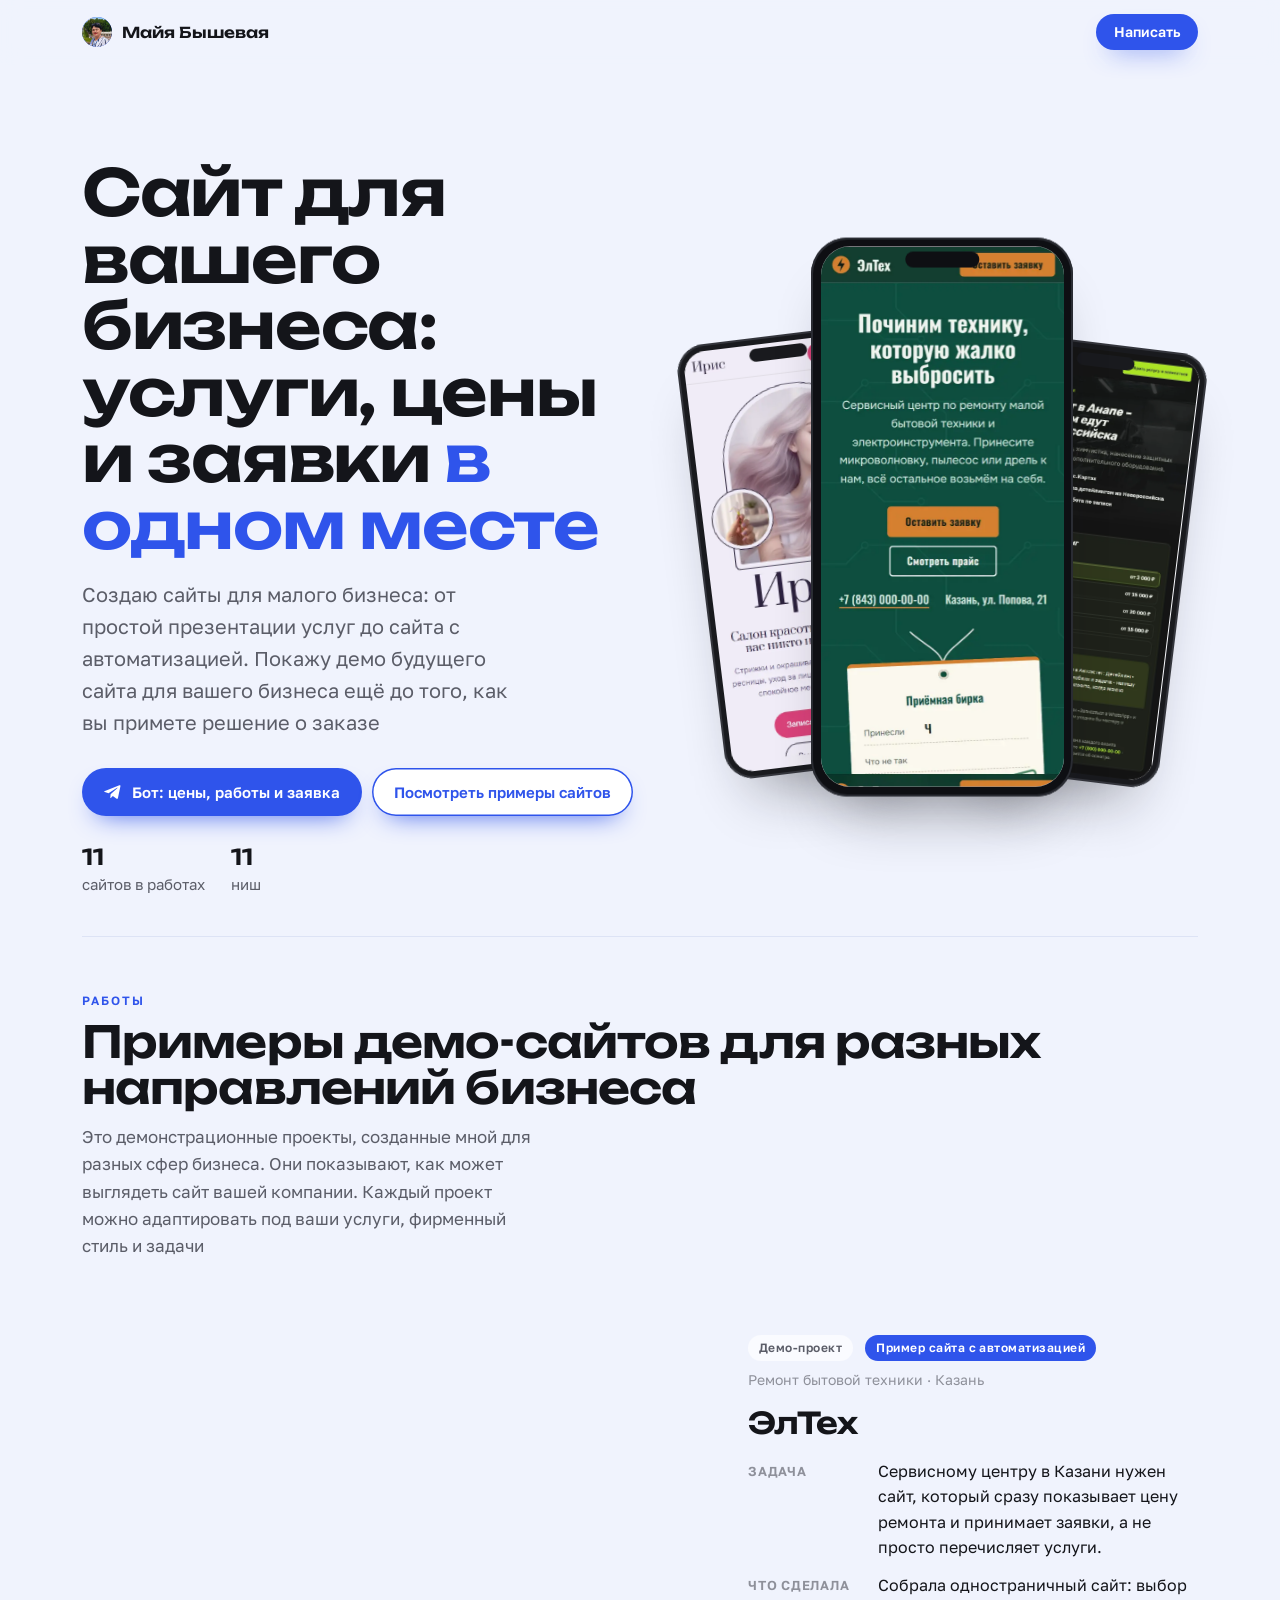
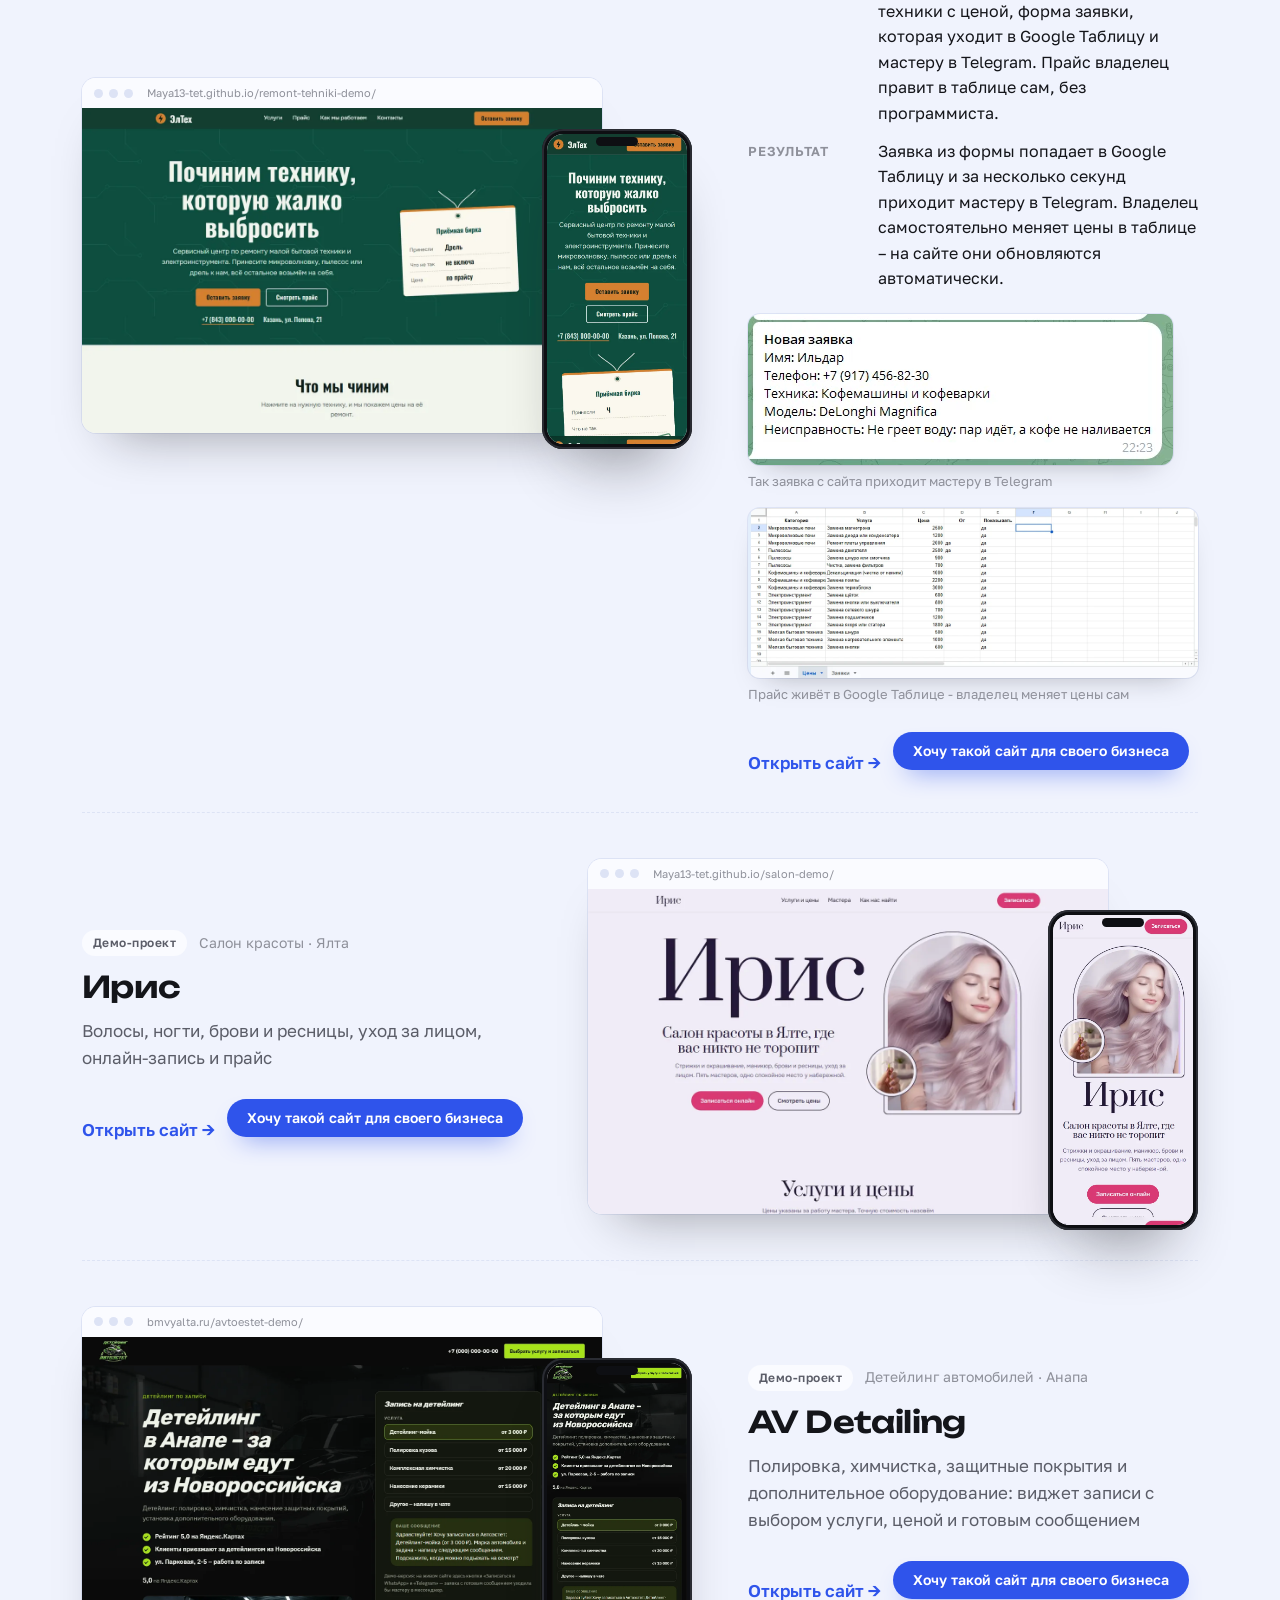
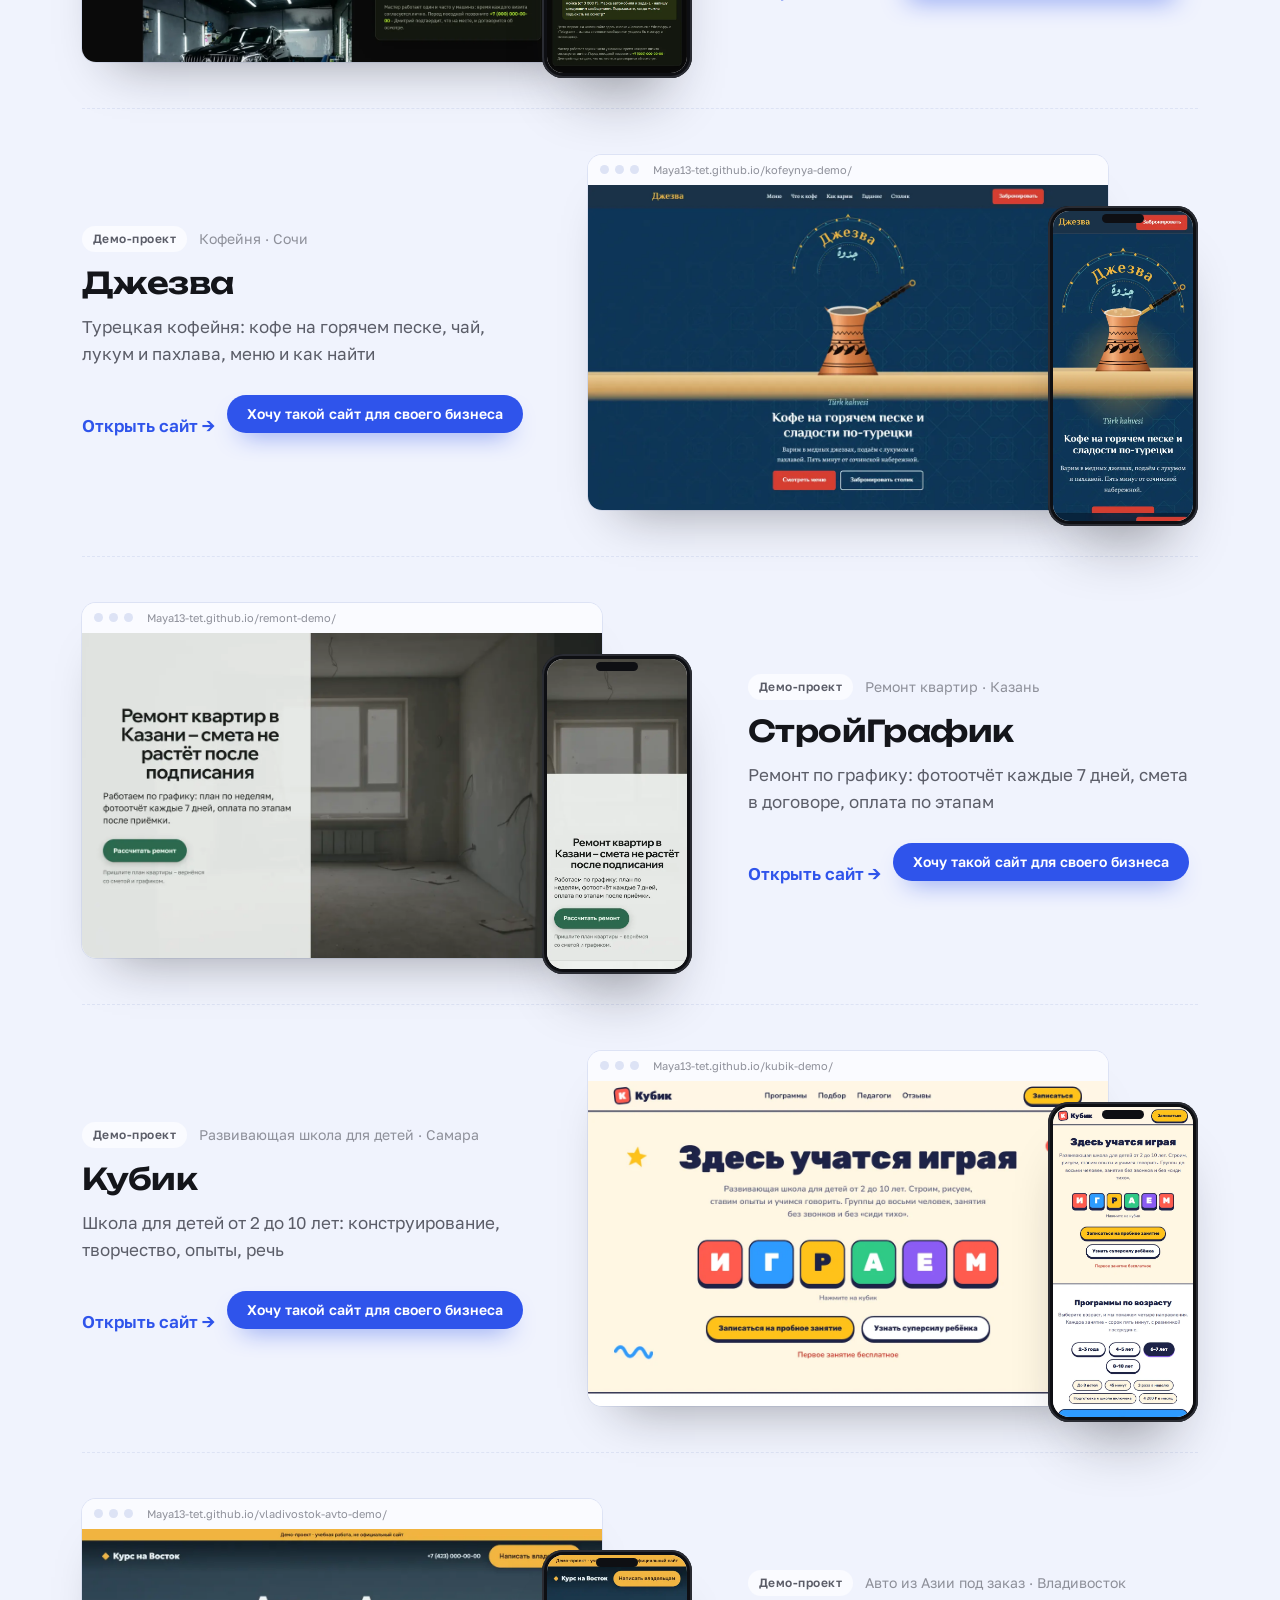
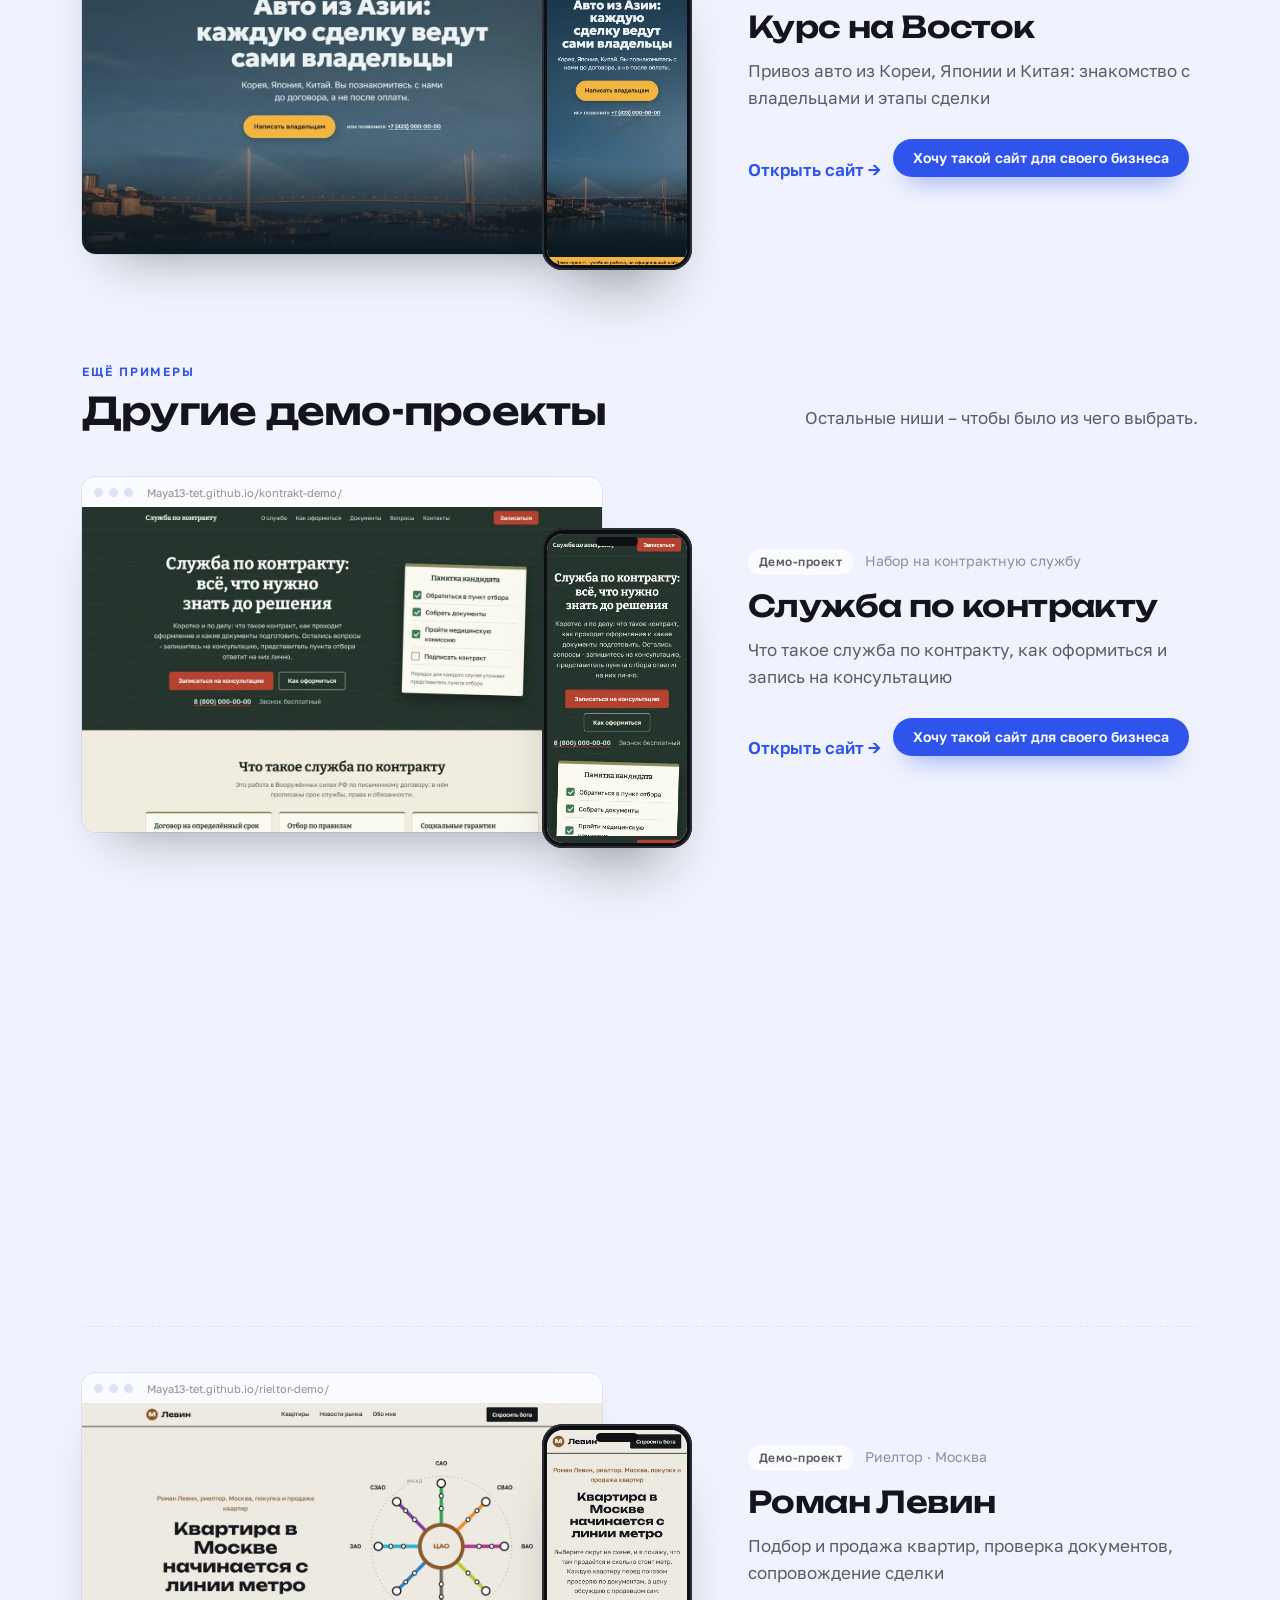
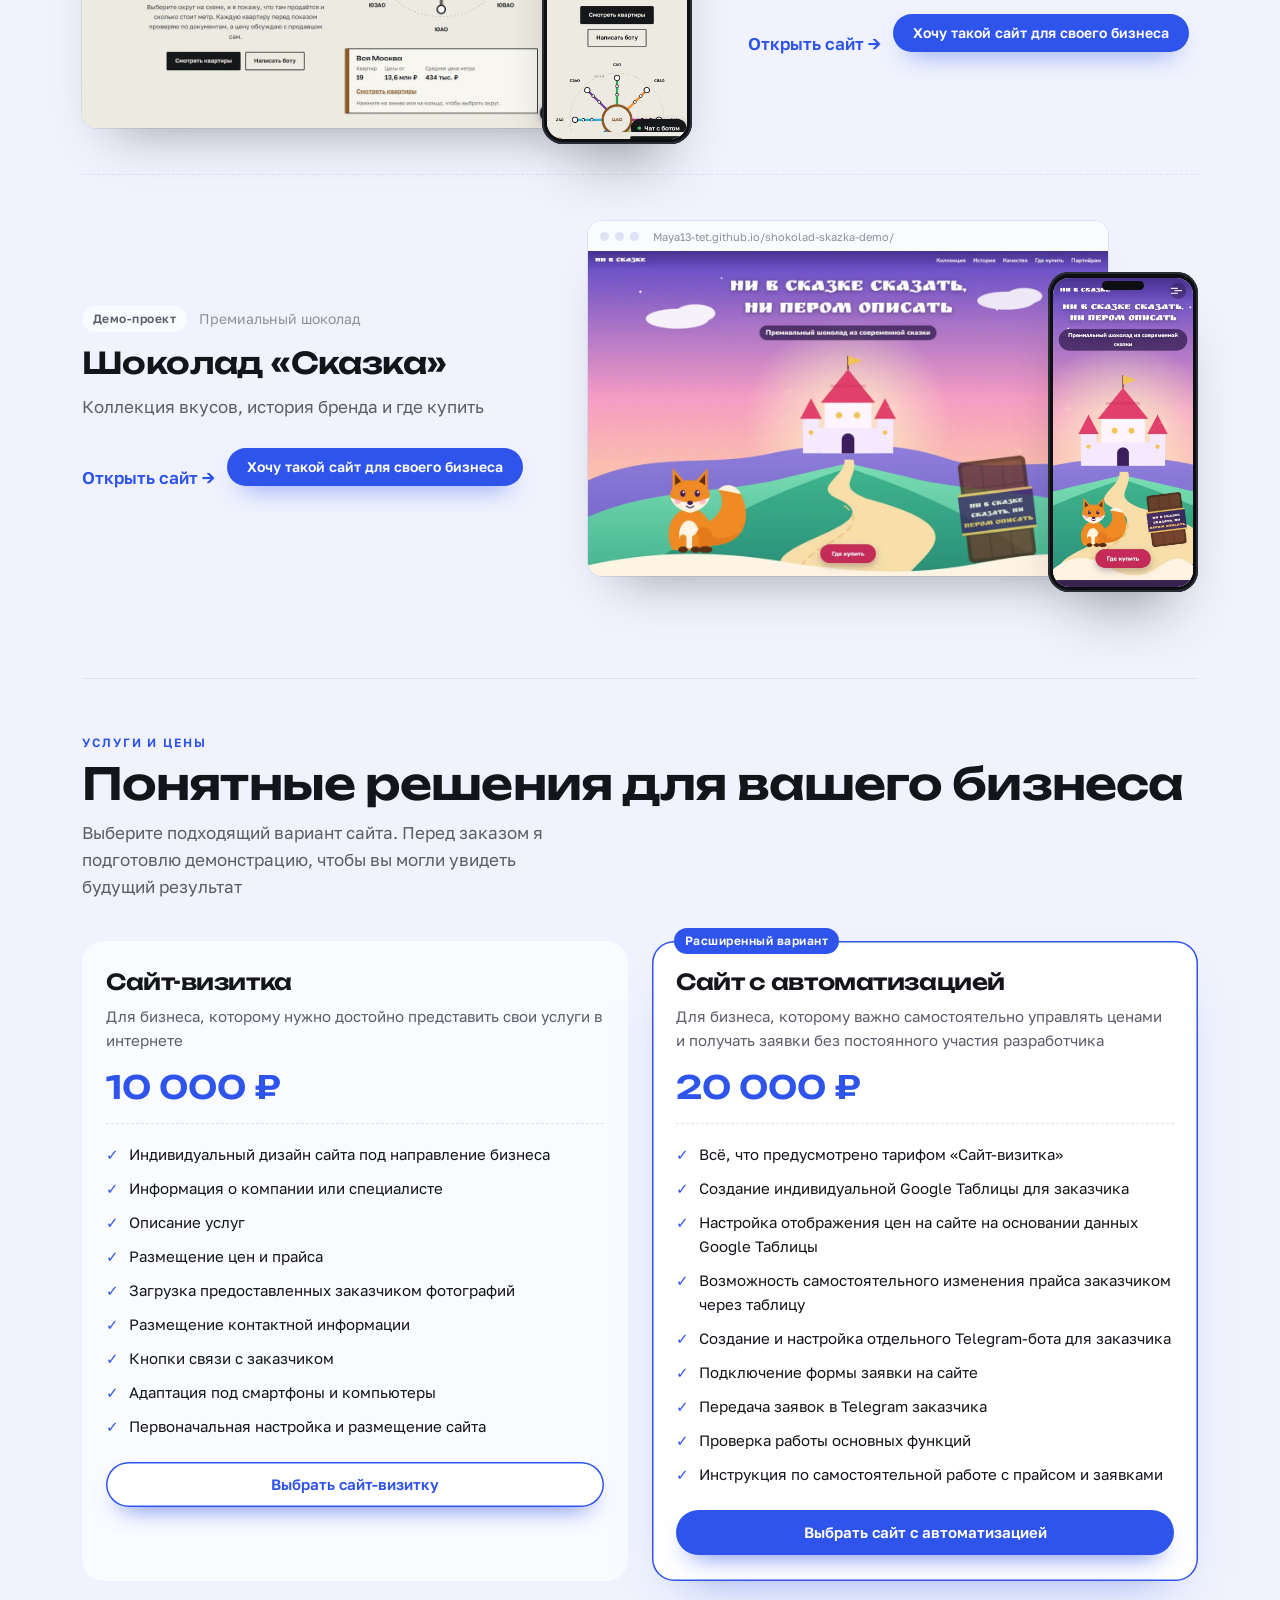
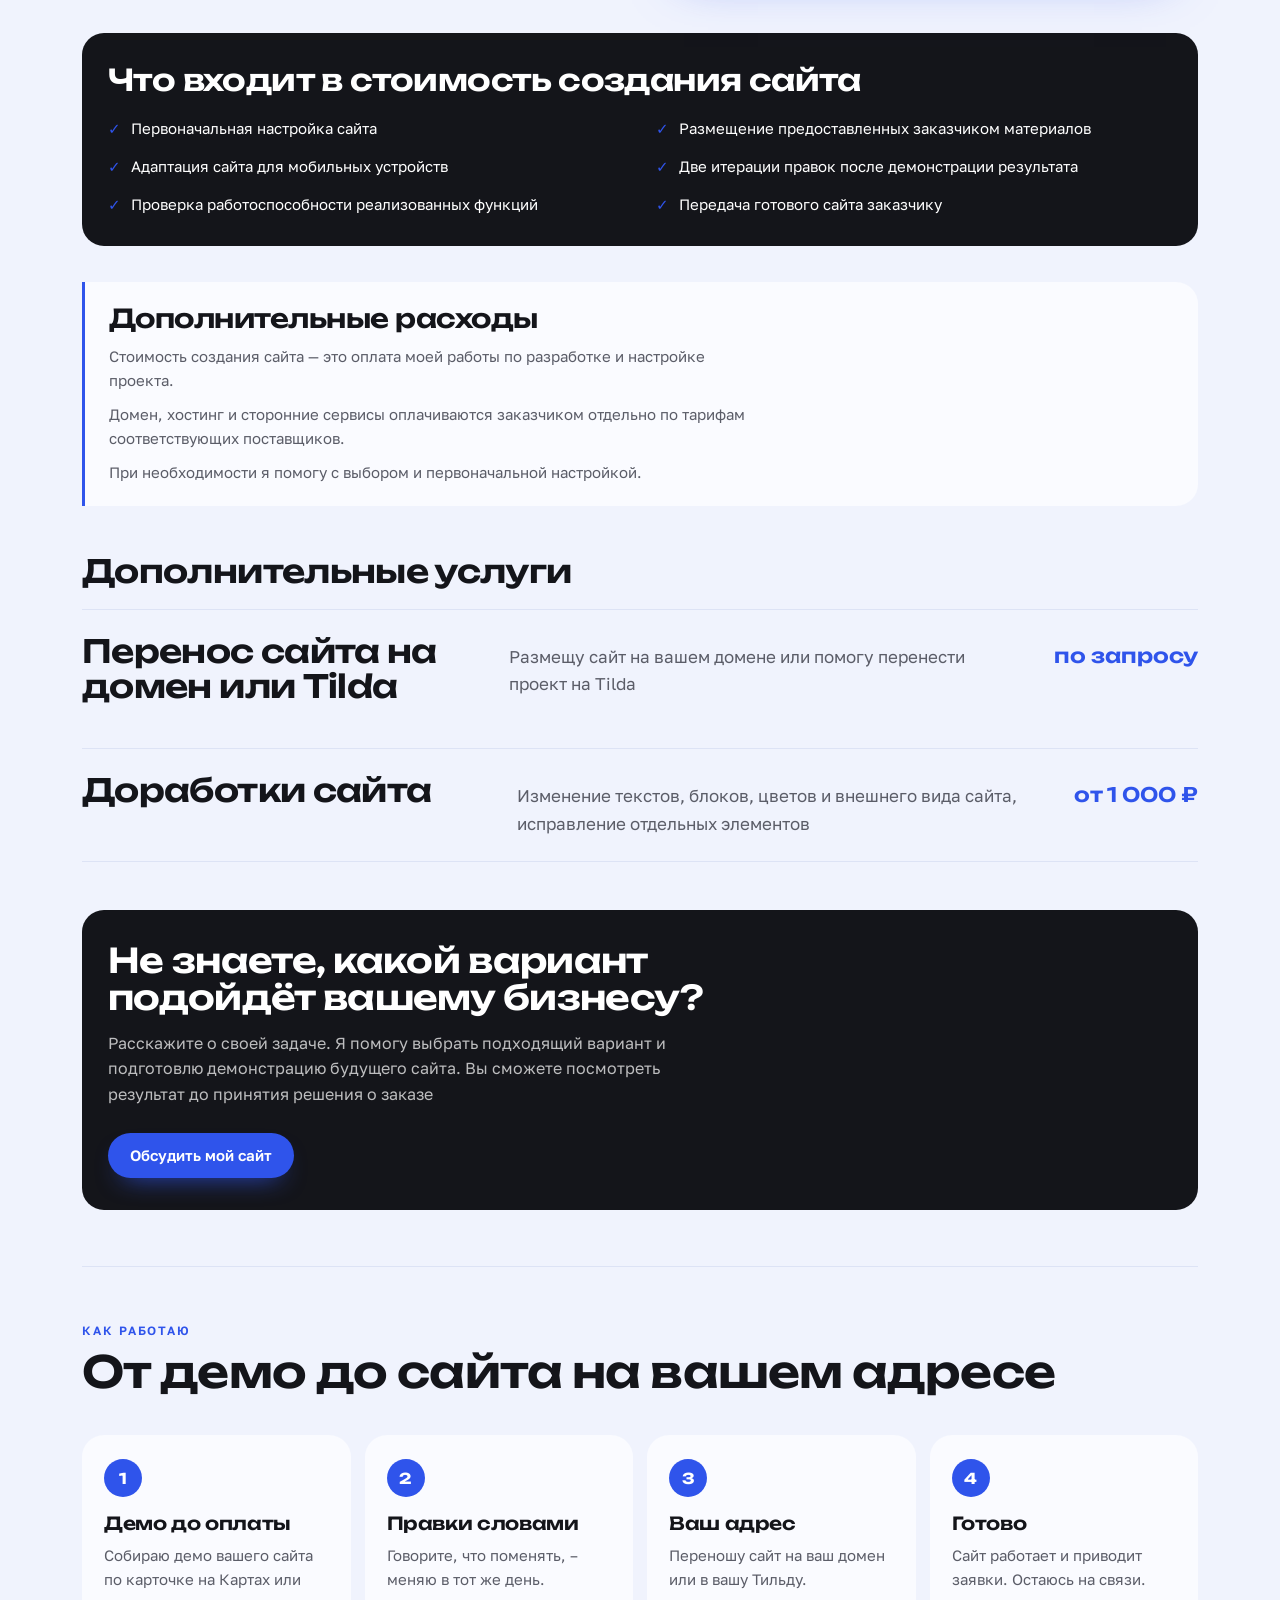
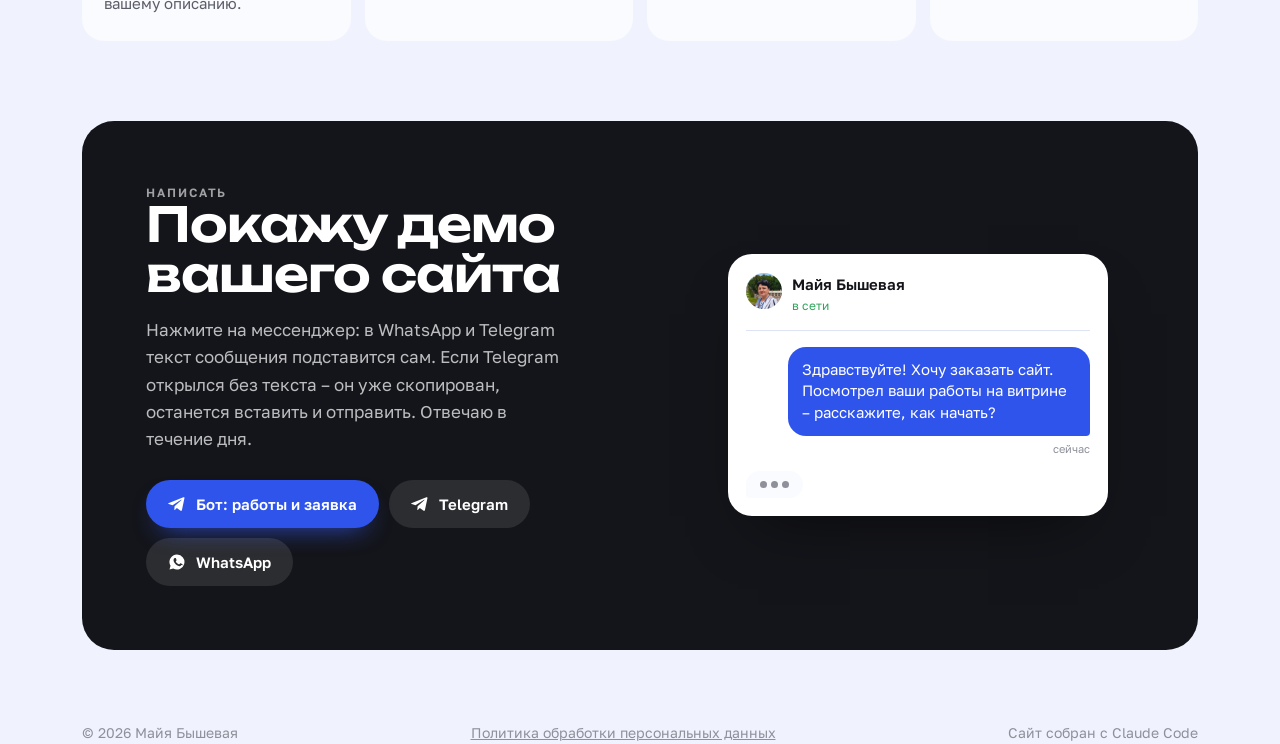
==== index.html @ 63f5a18e "Раздел Услуги и цены по ТЗ: тарифы 10 000 и 20 000, что входит, доп. расходы и услуги" ====
<!doctype html>
<html lang="ru">
<head>
<meta charset="utf-8">
<meta name="viewport" content="width=device-width, initial-scale=1">
<title>Майя Бышевая – сайты для малого бизнеса</title>
<meta name="description" content="Создаю сайты для малого бизнеса: от простой презентации услуг до сайта с автоматизацией. Покажу демо будущего сайта для вашего бизнеса ещё до того, как вы примете решение о заказе.">
<meta property="og:title" content="Майя Бышевая – сайты для малого бизнеса">
<meta property="og:description" content="Создаю сайты для малого бизнеса: от простой презентации услуг до сайта с автоматизацией. Покажу демо вашего будущего сайта до оформления заказа.">
<meta property="og:type" content="website">
<meta property="og:image" content="https://bmvyalta.ru/assets/case-maya13-tet-github-io-remont-tehniki-demo-desktop.webp">
<meta name="color-scheme" content="light">
<meta name="yandex-verification" content="856807bec67f6022" />
<meta name="google-site-verification" content="mlFNPgfEbf92VWCZQEuux2JPBvUjjr2gc8HaqOw6e4o" />
<link rel="icon" href="favicon.ico" sizes="32x32">
<link rel="icon" type="image/svg+xml" href="favicon.svg">
<link rel="apple-touch-icon" href="apple-touch-icon.png">
<link rel="preconnect" href="https://fonts.googleapis.com">
<link rel="preconnect" href="https://fonts.gstatic.com" crossorigin>
<link href="https://fonts.googleapis.com/css2?family=Unbounded:wght@500;600;700&family=Golos+Text:wght@400;500;600;700&display=swap" rel="stylesheet">
<style>
/* Витрина веб-мастера. Палитра задаётся тремя переменными в :root – их меняет сборка (vitrina.mjs). */
:root{
  --accent:#2F54EB; --ink:#14151A; --soft:#FAFBFF;
  --paper:#F0F3FD; --line:#DDE3F5; --ink-2:#5B5D68; --ink-3:#8E909A;
  --display:"Unbounded",system-ui,sans-serif; --body:"Golos Text",system-ui,sans-serif;
  --r:22px;
}
*{box-sizing:border-box}
html{-webkit-text-size-adjust:100%;scroll-behavior:smooth;overflow-x:clip}
body{margin:0;background:var(--paper);color:var(--ink);font:400 17px/1.6 var(--body);overflow-x:hidden}
a{color:inherit}
:focus-visible{outline:3px solid var(--accent);outline-offset:3px;border-radius:8px}
.wrap{max-width:1180px;margin:0 auto;padding:0 16px}
@media (min-width:760px){.wrap{padding:0 32px}}
.eyebrow{font:600 12px/1.3 var(--body);letter-spacing:.16em;text-transform:uppercase;color:var(--accent)}
h1,h2,h3{font-family:var(--display);font-weight:600;letter-spacing:-.02em;margin:0}

/* шапка */
.top{position:sticky;top:0;z-index:10;background:rgba(240,243,253,.88);backdrop-filter:blur(10px);-webkit-backdrop-filter:blur(10px);border-bottom:1px solid transparent;transition:border-color .3s}
.top.scrolled{border-color:var(--line)}
.top .wrap{display:flex;align-items:center;justify-content:space-between;height:64px}
.brand{display:flex;align-items:center;gap:10px;font:600 15px/1 var(--display);text-decoration:none}
.brand i img{width:100%;height:100%;object-fit:cover;object-position:50% 30%;display:block}
.brand i{overflow:hidden;width:30px;height:30px;border-radius:50%;background:var(--accent);display:grid;place-items:center;color:#fff;font:700 13px/1 var(--display);font-style:normal}
.btn{display:inline-flex;align-items:center;gap:10px;border:0;cursor:pointer;text-decoration:none;font:600 15px/1 var(--body);border-radius:999px;padding:15px 22px;transition:transform .2s,box-shadow .2s,background .2s}
.btn-main{background:var(--accent);color:#fff;box-shadow:0 12px 26px -14px var(--accent)}
.btn-main:hover{transform:translateY(-2px)}
.btn-ghost{background:var(--soft);color:var(--ink)}
.btn-ghost:hover{background:var(--line)}
.btn-line{background:#fff;color:var(--accent);box-shadow:inset 0 0 0 1.5px var(--accent),0 12px 26px -14px var(--accent)}
.btn-line:hover{transform:translateY(-2px)}
.btn svg{width:18px;height:18px;flex:none}
.top .btn{padding:11px 18px;font-size:14px}

/* первый экран */
.hero{display:grid;gap:40px;padding:44px 0 40px;align-items:center}
@media (min-width:960px){.hero{grid-template-columns:1.05fr .95fr;padding:72px 0 40px}}
.hello{display:inline-flex;align-items:center;gap:12px;background:var(--soft);border-radius:999px;padding:6px 18px 6px 6px;font-weight:500}
.hello img,.hello b{width:44px;height:44px;border-radius:50%;object-fit:cover;flex:none}
.hello b{background:var(--accent);color:#fff;display:grid;place-items:center;font:700 16px/1 var(--display)}
h1{font-size:clamp(34px,5.4vw,64px);line-height:1.04;margin:22px 0 0}
h1 em{font-style:normal;color:var(--accent)}
.lead{font-size:clamp(17px,1.8vw,20px);color:var(--ink-2);max-width:36ch;margin:20px 0 0}
.cta{display:flex;flex-wrap:wrap;gap:10px;margin-top:30px}
.facts{display:flex;flex-wrap:wrap;gap:8px 26px;margin-top:30px;color:var(--ink-2);font-size:15px}
.facts b{font:600 22px/1 var(--display);color:var(--ink);display:block;margin-bottom:4px}

/* живые телефоны: скриншот сайта прокручивается внутри рамки */
.phone{position:relative;width:var(--pw,250px);aspect-ratio:9/19.2;border-radius:calc(var(--pw,250px) * .14);background:#0E0F13;padding:calc(var(--pw,250px) * .035);box-shadow:0 40px 60px -30px rgba(20,21,26,.45),inset 0 0 0 2px #2A2C33}
.phone .screen{position:relative;width:100%;height:100%;border-radius:calc(var(--pw,250px) * .11);overflow:hidden;background:var(--soft)}
.phone .screen img{position:absolute;left:0;top:0;width:100%;height:auto;will-change:transform;animation:scrollshot var(--dur,22s) ease-in-out infinite alternate;animation-play-state:paused}
.phone.live .screen img{animation-play-state:running}
.phone .notch{position:absolute;top:calc(var(--pw,250px) * .055);left:50%;transform:translateX(-50%);width:28%;height:calc(var(--pw,250px) * .06);background:#0E0F13;border-radius:999px;z-index:2}
@keyframes scrollshot{0%,8%{transform:translateY(0)}92%,100%{transform:translateY(var(--shift,-70%))}}
@media (prefers-reduced-motion:reduce){.phone .screen img{animation:none}}
.fan{position:relative;height:clamp(440px,52vw,600px)}
.fan .phone{position:absolute;top:50%;left:50%}
.fan .phone:nth-child(1){--pw:clamp(190px,21vw,262px);transform:translate(-50%,-50%);z-index:3}
.fan .phone:nth-child(2){--pw:clamp(150px,16vw,206px);transform:translate(-118%,-42%) rotate(-7deg);z-index:2;opacity:.96}
.fan .phone:nth-child(3){--pw:clamp(150px,16vw,206px);transform:translate(18%,-40%) rotate(7deg);z-index:1;opacity:.96}
.fan::before{content:"";position:absolute;inset:8% 6%;border-radius:50%;background:radial-gradient(closest-side,var(--soft),transparent 72%)}
.fan.empty{display:grid;place-items:center;background:var(--soft);border-radius:var(--r);color:var(--ink-3);text-align:center;padding:24px}

/* разделы */
section.block{padding:56px 0;border-top:1px solid var(--line)}
.block-head{display:flex;flex-wrap:wrap;align-items:end;justify-content:space-between;gap:12px 30px;margin-bottom:40px}
.block-head h2{font-size:clamp(28px,3.6vw,44px);line-height:1.05;margin-top:10px}
.block-head p{color:var(--ink-2);max-width:42ch;margin:0}

/* работы */
.case{display:grid;gap:28px;align-items:center;padding:36px 0}
.case + .case{border-top:1px dashed var(--line)}
@media (min-width:900px){.case{grid-template-columns:auto 1fr;gap:56px}.case:nth-child(even){grid-template-columns:1fr auto}.case:nth-child(even) .devices{order:2}}
.devices{position:relative;display:flex;align-items:end;justify-content:center;gap:0;padding:10px 0}
.browser{width:min(520px,72vw);border-radius:14px;overflow:hidden;background:#fff;box-shadow:0 30px 50px -30px rgba(20,21,26,.4),0 0 0 1px var(--line)}
.browser .bar{display:flex;align-items:center;gap:6px;height:30px;padding:0 12px;background:var(--soft)}
.browser .bar i{width:9px;height:9px;border-radius:50%;background:var(--line)}
.browser .bar span{margin-left:8px;font-size:11px;color:var(--ink-3);white-space:nowrap;overflow:hidden;text-overflow:ellipsis}
.browser img{display:block;width:100%;aspect-ratio:16/10;object-fit:cover;object-position:top}
.devices .phone{--pw:clamp(118px,13vw,150px);margin-left:-60px;margin-bottom:-16px;z-index:2}
.devices.solo .phone{--pw:clamp(180px,22vw,230px);margin:0}
.case-text .meta{display:flex;flex-wrap:wrap;align-items:center;gap:8px 12px;color:var(--ink-3);font-size:14px}
.badge{display:inline-flex;align-items:center;gap:6px;font:600 12px/1 var(--body);letter-spacing:.04em;padding:7px 11px;border-radius:999px}
.badge.real{background:var(--accent);color:#fff}
.badge.demo{background:var(--soft);color:var(--ink-2)}
.badge.study{background:transparent;color:var(--accent);box-shadow:inset 0 0 0 1.5px var(--accent)}
.badge.auto{background:var(--accent);color:#fff}
.case-cta{display:flex;flex-wrap:wrap;align-items:center;gap:12px;margin-top:22px}
.case-cta .btn{padding:12px 20px;font-size:14px}
.case-cta .open{margin-top:0}
.other-head{margin:64px 0 0}
.other-head h3{font-size:clamp(26px,3.2vw,38px);line-height:1.1;margin-top:10px}
.case-text h3{font-size:clamp(22px,2.6vw,30px);line-height:1.1;margin:14px 0 0}
.story{display:grid;gap:12px;margin:20px 0 0;padding:0;list-style:none}
.story li{display:grid;grid-template-columns:118px 1fr;gap:12px;font-size:16px}
.story li b{font-weight:600;color:var(--ink-3);font-size:13px;letter-spacing:.06em;text-transform:uppercase;padding-top:2px}
@media (max-width:520px){.story li{grid-template-columns:1fr;gap:2px}}
.quote{margin:22px 0 0;padding:18px 20px;border-radius:16px;background:var(--soft);font-size:16px}
.quote cite{display:block;margin-top:8px;font-style:normal;color:var(--ink-3);font-size:14px}
.proofs{display:flex;flex-wrap:wrap;gap:16px;margin:22px 0 0}
.proofs figure{margin:0}
.proofs img{display:block;max-width:100%;height:auto;max-height:240px;border-radius:12px;background:#fff;box-shadow:0 14px 28px -18px rgba(20,21,26,.35),0 0 0 1px var(--line)}
.proofs figcaption{margin-top:6px;font-size:13px;color:var(--ink-3)}
.case-text .open{display:inline-flex;align-items:center;gap:8px;margin-top:22px;font-weight:600;color:var(--accent);text-decoration:none}
.case-text .open:hover{text-decoration:underline}

/* услуги */
.price{list-style:none;margin:0;padding:0;border-top:1px solid var(--line)}
.price li{display:grid;gap:6px 30px;padding:24px 0;border-bottom:1px solid var(--line)}
@media (min-width:760px){.price li{grid-template-columns:1fr 1.3fr auto;align-items:baseline}}
.price h3{font-size:20px;line-height:1.2}
.price p{margin:0;color:var(--ink-2)}
.price .sum{font:600 20px/1 var(--display);white-space:nowrap;color:var(--accent)}

/* тарифы */
.plans{display:grid;gap:34px;align-items:stretch;grid-template-columns:minmax(0,1fr)}
@media (min-width:900px){.plans{grid-template-columns:1fr 1fr;gap:24px}}
.plan{position:relative;display:flex;flex-direction:column;background:var(--soft);border-radius:var(--r);padding:28px 24px 26px}
.plan--hot{background:#fff;box-shadow:inset 0 0 0 1.5px var(--accent),0 26px 48px -32px rgba(47,84,235,.55)}
.plan-tag{position:absolute;top:-13px;left:22px}
@media (max-width:899px){.plans{gap:40px}.plan-tag{top:14px;right:16px;left:auto}}
.plan h3{font-size:22px;line-height:1.15}
.plan--hot h3{padding-right:150px}
@media (min-width:900px){.plan--hot h3{padding-right:0}}
.plan-desc{margin:10px 0 0;color:var(--ink-2);font-size:15px;min-height:3.4em}
.plan-price{margin:16px 0 0;font:600 32px/1 var(--display);color:var(--accent)}
.plan-list{list-style:none;margin:20px 0 0;padding:18px 0 0;border-top:1px dashed var(--line);display:grid;gap:10px;font-size:15px}
.plan-list li{display:grid;grid-template-columns:auto 1fr;gap:10px;align-items:start}
.plan-list li::before{content:"\2713";color:var(--accent);font-weight:700}
.plan-btn{margin-top:24px;justify-content:center}

/* что входит в стоимость */
.included{margin-top:52px;background:var(--ink);color:#fff;border-radius:var(--r);padding:30px 26px}
.included h3{font-size:clamp(22px,2.6vw,30px);line-height:1.1}
.included ul{list-style:none;margin:20px 0 0;padding:0;display:grid;gap:12px;font-size:15px;grid-template-columns:minmax(0,1fr)}
@media (min-width:760px){.included ul{grid-template-columns:1fr 1fr;gap:14px 32px}}
.included li{display:grid;grid-template-columns:auto 1fr;gap:10px;align-items:start}
.included li::before{content:"\2713";color:var(--accent);font-weight:700}

/* дополнительные расходы */
.cost-note{margin-top:36px;padding:22px 24px;background:var(--soft);border-left:3px solid var(--accent);border-radius:0 var(--r) var(--r) 0}
.cost-note h3{font-size:clamp(20px,2.4vw,26px);line-height:1.15}
.cost-note p{margin:10px 0 0;color:var(--ink-2);font-size:15px;max-width:72ch}

/* дополнительные услуги */
.extra{margin-top:48px}
.extra h3{font-size:clamp(22px,2.8vw,32px);line-height:1.1;margin:0 0 20px}

/* призыв в конце раздела услуг */
.services-cta{margin-top:48px;background:var(--ink);color:#fff;border-radius:var(--r);padding:32px 26px}
.services-cta h3{font-size:clamp(22px,3vw,34px);line-height:1.1;max-width:24ch}
.services-cta p{margin:14px 0 0;color:rgba(255,255,255,.72);max-width:56ch;font-size:16px}
.services-cta .btn{margin-top:26px}

/* как работаю – настоящая последовательность, поэтому номера */
.steps{display:grid;gap:14px;counter-reset:s;list-style:none;margin:0;padding:0}
@media (min-width:760px){.steps{grid-template-columns:repeat(4,1fr)}}
.steps li{position:relative;background:var(--soft);border-radius:var(--r);padding:24px 22px 26px;counter-increment:s}
.steps li::before{content:counter(s);display:grid;place-items:center;width:38px;height:38px;border-radius:50%;background:var(--accent);color:#fff;font:700 15px/1 var(--display);margin-bottom:16px}
.steps h3{font-size:18px;line-height:1.2}
.steps p{margin:8px 0 0;color:var(--ink-2);font-size:15px}

/* финал: превью сообщения, которое уйдёт владельцу витрины */
.final{margin:24px 0 72px;border-radius:32px;background:var(--ink);color:#fff;padding:40px 22px;display:grid;gap:30px;align-items:center;overflow:hidden;position:relative}
@media (min-width:860px){.final{grid-template-columns:1.1fr .9fr;padding:64px}}
.final h2{font-size:clamp(28px,4vw,48px);line-height:1.04}
.final p{color:rgba(255,255,255,.72);margin:16px 0 0;max-width:38ch}
.final .cta{margin-top:28px}
.final .btn-ghost{background:rgba(255,255,255,.1);color:#fff}
.final .btn-ghost:hover{background:rgba(255,255,255,.18)}
.chat{background:#fff;color:var(--ink);border-radius:24px;padding:18px;box-shadow:0 30px 60px -30px rgba(0,0,0,.6);max-width:380px;justify-self:center;width:100%}
.chat .who{display:flex;align-items:center;gap:10px;font-weight:600;font-size:15px;padding-bottom:14px;border-bottom:1px solid var(--line)}
.chat .who img,.chat .who b{width:36px;height:36px;border-radius:50%;object-fit:cover}
.chat .who b{background:var(--accent);color:#fff;display:grid;place-items:center;font:700 14px/1 var(--display)}
.chat .who small{display:block;font-weight:400;color:#2FA35A;font-size:12px}
.bubble{margin:16px 0 4px auto;max-width:88%;background:var(--accent);color:#fff;border-radius:18px 18px 4px 18px;padding:12px 14px;font-size:15px;line-height:1.45}
.bubble-time{text-align:right;font-size:11px;color:var(--ink-3)}
.typing{display:flex;gap:4px;margin-top:14px;padding:10px 14px;background:var(--soft);border-radius:18px 18px 18px 4px;width:fit-content}
.typing i{width:7px;height:7px;border-radius:50%;background:var(--ink-3);animation:dot 1.2s infinite}
.typing i:nth-child(2){animation-delay:.2s}.typing i:nth-child(3){animation-delay:.4s}
@keyframes dot{0%,60%,100%{opacity:.3;transform:none}30%{opacity:1;transform:translateY(-3px)}}

footer{padding:26px 0 40px;color:var(--ink-3);font-size:14px;display:flex;flex-wrap:wrap;gap:8px 24px;justify-content:space-between}
.toast{position:fixed;left:50%;bottom:24px;transform:translate(-50%,140%);background:var(--ink);color:#fff;padding:14px 20px;border-radius:14px;font-size:15px;z-index:50;transition:transform .35s cubic-bezier(.2,.8,.2,1),visibility .35s;max-width:calc(100% - 32px);visibility:hidden}
.toast.show{transform:translate(-50%,0);visibility:visible}
.reveal{opacity:0;transform:translateY(24px);transition:opacity .7s ease,transform .7s cubic-bezier(.2,.8,.2,1)}
.reveal.in{opacity:1;transform:none}
@media (prefers-reduced-motion:reduce){.reveal{opacity:1;transform:none;transition:none}}
</style>
</head>
<body>
<header class="top"><div class="wrap">
  <a class="brand" href="#"><i id="brandInit"></i><span id="brandName"></span></a>
  <a class="btn btn-main" href="#write">Написать</a>
</div></header>

<main class="wrap">
  <section class="hero">
    <div>
      <h1 id="h1"></h1>
      <p class="lead" id="lead"></p>
      <div class="cta" data-cta-hero></div>
      <div class="facts" id="facts"></div>
    </div>
    <div class="fan" id="fan" aria-label="Мои работы"></div>
  </section>

  <section class="block" id="works">
    <div class="block-head reveal"><div><div class="eyebrow">Работы</div><h2>Примеры демо-сайтов для разных направлений бизнеса</h2></div><p id="worksNote"></p></div>
    <div id="cases"></div>
  </section>

  <section class="block" id="services">
    <div class="block-head reveal"><div><div class="eyebrow">Услуги и цены</div><h2>Понятные решения для вашего бизнеса</h2></div><p>Выберите подходящий вариант сайта. Перед заказом я подготовлю демонстрацию, чтобы вы могли увидеть будущий результат</p></div>

    <div class="plans reveal">
      <article class="plan">
        <h3>Сайт-визитка</h3>
        <p class="plan-desc">Для бизнеса, которому нужно достойно представить свои услуги в интернете</p>
        <p class="plan-price">10 000 ₽</p>
        <ul class="plan-list">
          <li>Индивидуальный дизайн сайта под направление бизнеса</li>
          <li>Информация о компании или специалисте</li>
          <li>Описание услуг</li>
          <li>Размещение цен и прайса</li>
          <li>Загрузка предоставленных заказчиком фотографий</li>
          <li>Размещение контактной информации</li>
          <li>Кнопки связи с заказчиком</li>
          <li>Адаптация под смартфоны и компьютеры</li>
          <li>Первоначальная настройка и размещение сайта</li>
        </ul>
        <a class="btn btn-line plan-btn" href="#write" data-bot target="_blank" rel="noopener">Выбрать сайт-визитку</a>
      </article>

      <article class="plan plan--hot">
        <span class="badge auto plan-tag">Расширенный вариант</span>
        <h3>Сайт с автоматизацией</h3>
        <p class="plan-desc">Для бизнеса, которому важно самостоятельно управлять ценами и получать заявки без постоянного участия разработчика</p>
        <p class="plan-price">20 000 ₽</p>
        <ul class="plan-list">
          <li>Всё, что предусмотрено тарифом «Сайт-визитка»</li>
          <li>Создание индивидуальной Google Таблицы для заказчика</li>
          <li>Настройка отображения цен на сайте на основании данных Google Таблицы</li>
          <li>Возможность самостоятельного изменения прайса заказчиком через таблицу</li>
          <li>Создание и настройка отдельного Telegram-бота для заказчика</li>
          <li>Подключение формы заявки на сайте</li>
          <li>Передача заявок в Telegram заказчика</li>
          <li>Проверка работы основных функций</li>
          <li>Инструкция по самостоятельной работе с прайсом и заявками</li>
        </ul>
        <a class="btn btn-main plan-btn" href="#write" data-bot target="_blank" rel="noopener">Выбрать сайт с автоматизацией</a>
      </article>
    </div>

    <div class="included reveal">
      <h3>Что входит в стоимость создания сайта</h3>
      <ul>
        <li>Первоначальная настройка сайта</li>
        <li>Размещение предоставленных заказчиком материалов</li>
        <li>Адаптация сайта для мобильных устройств</li>
        <li>Две итерации правок после демонстрации результата</li>
        <li>Проверка работоспособности реализованных функций</li>
        <li>Передача готового сайта заказчику</li>
      </ul>
    </div>

    <div class="cost-note reveal">
      <h3>Дополнительные расходы</h3>
      <p>Стоимость создания сайта — это оплата моей работы по разработке и настройке проекта.</p>
      <p>Домен, хостинг и сторонние сервисы оплачиваются заказчиком отдельно по тарифам соответствующих поставщиков.</p>
      <p>При необходимости я помогу с выбором и первоначальной настройкой.</p>
    </div>

    <div class="extra reveal">
      <h3>Дополнительные услуги</h3>
      <ul class="price" id="price"></ul>
    </div>

    <div class="services-cta reveal">
      <h3>Не знаете, какой вариант подойдёт вашему бизнесу?</h3>
      <p>Расскажите о своей задаче. Я помогу выбрать подходящий вариант и подготовлю демонстрацию будущего сайта. Вы сможете посмотреть результат до принятия решения о заказе</p>
      <a class="btn btn-main" href="#write" data-bot target="_blank" rel="noopener">Обсудить мой сайт</a>
    </div>
  </section>

  <section class="block" id="how">
    <div class="block-head reveal"><div><div class="eyebrow">Как работаю</div><h2>От демо до сайта на вашем адресе</h2></div></div>
    <ol class="steps reveal" id="steps"></ol>
  </section>

  <section class="final reveal" id="write">
    <div>
      <div class="eyebrow" style="color:rgba(255,255,255,.6)">Написать</div>
      <h2 id="finalTitle">Покажу демо вашего сайта</h2>
      <p>Нажмите на мессенджер: в WhatsApp и Telegram текст сообщения подставится сам. Если Telegram открылся без текста – он уже скопирован, останется вставить и отправить. Отвечаю в течение дня.</p>
      <div class="cta" data-cta></div>
    </div>
    <div class="chat" aria-hidden="true">
      <div class="who"><span id="chatAva"></span><div><span id="chatName"></span><small>в сети</small></div></div>
      <div class="bubble" id="bubble"></div>
      <div class="bubble-time">сейчас</div>
      <div class="typing"><i></i><i></i><i></i></div>
    </div>
  </section>
</main>

<footer class="wrap"><span id="foot"></span><span><a href="politika.html">Политика обработки персональных данных</a></span><span>Сайт собран с Claude Code</span></footer>
<div class="toast" id="toast" role="status"></div>

<script id="data" type="application/json">{"name":"\u041c\u0430\u0439\u044f \u0411\u044b\u0448\u0435\u0432\u0430\u044f","city":"","cityIn":"","h1":"\u0421\u0430\u0439\u0442 \u0434\u043b\u044f \u0432\u0430\u0448\u0435\u0433\u043e \u0431\u0438\u0437\u043d\u0435\u0441\u0430: \u0443\u0441\u043b\u0443\u0433\u0438, \u0446\u0435\u043d\u044b \u0438 \u0437\u0430\u044f\u0432\u043a\u0438 <em>\u0432 \u043e\u0434\u043d\u043e\u043c \u043c\u0435\u0441\u0442\u0435</em>","lead":"\u0421\u043e\u0437\u0434\u0430\u044e \u0441\u0430\u0439\u0442\u044b \u0434\u043b\u044f \u043c\u0430\u043b\u043e\u0433\u043e \u0431\u0438\u0437\u043d\u0435\u0441\u0430: \u043e\u0442 \u043f\u0440\u043e\u0441\u0442\u043e\u0439 \u043f\u0440\u0435\u0437\u0435\u043d\u0442\u0430\u0446\u0438\u0438 \u0443\u0441\u043b\u0443\u0433 \u0434\u043e \u0441\u0430\u0439\u0442\u0430 \u0441 \u0430\u0432\u0442\u043e\u043c\u0430\u0442\u0438\u0437\u0430\u0446\u0438\u0435\u0439. \u041f\u043e\u043a\u0430\u0436\u0443 \u0434\u0435\u043c\u043e \u0431\u0443\u0434\u0443\u0449\u0435\u0433\u043e \u0441\u0430\u0439\u0442\u0430 \u0434\u043b\u044f \u0432\u0430\u0448\u0435\u0433\u043e \u0431\u0438\u0437\u043d\u0435\u0441\u0430 \u0435\u0449\u0451 \u0434\u043e \u0442\u043e\u0433\u043e, \u043a\u0430\u043a \u0432\u044b \u043f\u0440\u0438\u043c\u0435\u0442\u0435 \u0440\u0435\u0448\u0435\u043d\u0438\u0435 \u043e \u0437\u0430\u043a\u0430\u0437\u0435","photo":"assets/photo.webp","palette":"\u0410","messengers":{"telegram":"Maya_13VB","whatsapp":"79787824831","max":"","bot":"VseProdam_maya_bot"},"message":"\u0417\u0434\u0440\u0430\u0432\u0441\u0442\u0432\u0443\u0439\u0442\u0435! \u0425\u043e\u0447\u0443 \u0437\u0430\u043a\u0430\u0437\u0430\u0442\u044c \u0441\u0430\u0439\u0442. \u041f\u043e\u0441\u043c\u043e\u0442\u0440\u0435\u043b \u0432\u0430\u0448\u0438 \u0440\u0430\u0431\u043e\u0442\u044b \u043d\u0430 \u0432\u0438\u0442\u0440\u0438\u043d\u0435 \u2013 \u0440\u0430\u0441\u0441\u043a\u0430\u0436\u0438\u0442\u0435, \u043a\u0430\u043a \u043d\u0430\u0447\u0430\u0442\u044c?","services":[{"title":"\u041f\u0435\u0440\u0435\u043d\u043e\u0441 \u0441\u0430\u0439\u0442\u0430 \u043d\u0430 \u0434\u043e\u043c\u0435\u043d \u0438\u043b\u0438 Tilda","desc":"\u0420\u0430\u0437\u043c\u0435\u0449\u0443 \u0441\u0430\u0439\u0442 \u043d\u0430 \u0432\u0430\u0448\u0435\u043c \u0434\u043e\u043c\u0435\u043d\u0435 \u0438\u043b\u0438 \u043f\u043e\u043c\u043e\u0433\u0443 \u043f\u0435\u0440\u0435\u043d\u0435\u0441\u0442\u0438 \u043f\u0440\u043e\u0435\u043a\u0442 \u043d\u0430 Tilda","price":"\u043f\u043e \u0437\u0430\u043f\u0440\u043e\u0441\u0443"},{"title":"\u0414\u043e\u0440\u0430\u0431\u043e\u0442\u043a\u0438 \u0441\u0430\u0439\u0442\u0430","desc":"\u0418\u0437\u043c\u0435\u043d\u0435\u043d\u0438\u0435 \u0442\u0435\u043a\u0441\u0442\u043e\u0432, \u0431\u043b\u043e\u043a\u043e\u0432, \u0446\u0432\u0435\u0442\u043e\u0432 \u0438 \u0432\u043d\u0435\u0448\u043d\u0435\u0433\u043e \u0432\u0438\u0434\u0430 \u0441\u0430\u0439\u0442\u0430, \u0438\u0441\u043f\u0440\u0430\u0432\u043b\u0435\u043d\u0438\u0435 \u043e\u0442\u0434\u0435\u043b\u044c\u043d\u044b\u0445 \u044d\u043b\u0435\u043c\u0435\u043d\u0442\u043e\u0432","price":"\u043e\u0442 1 000 \u20bd"}],"cases":[{"title":"\u042d\u043b\u0422\u0435\u0445","niche":"\u0420\u0435\u043c\u043e\u043d\u0442 \u0431\u044b\u0442\u043e\u0432\u043e\u0439 \u0442\u0435\u0445\u043d\u0438\u043a\u0438","city":"\u041a\u0430\u0437\u0430\u043d\u044c","url":"https://Maya13-tet.github.io/remont-tehniki-demo/","folder":"E:\\\u041c\u043e\u0435\\Claude_Code\\remont-tehniki-demo","kind":"demo","about":"\u0421\u0435\u0440\u0432\u0438\u0441\u043d\u044b\u0439 \u0446\u0435\u043d\u0442\u0440: \u0440\u0435\u043c\u043e\u043d\u0442 \u043c\u0438\u043a\u0440\u043e\u0432\u043e\u043b\u043d\u043e\u0432\u043e\u043a, \u043f\u044b\u043b\u0435\u0441\u043e\u0441\u043e\u0432, \u043a\u043e\u0444\u0435\u043c\u0430\u0448\u0438\u043d \u0438 \u044d\u043b\u0435\u043a\u0442\u0440\u043e\u0438\u043d\u0441\u0442\u0440\u0443\u043c\u0435\u043d\u0442\u0430","desktop":"assets/case-maya13-tet-github-io-remont-tehniki-demo-desktop.webp","mobile":"assets/case-maya13-tet-github-io-remont-tehniki-demo-mobile.webp","task":"\u0421\u0435\u0440\u0432\u0438\u0441\u043d\u043e\u043c\u0443 \u0446\u0435\u043d\u0442\u0440\u0443 \u0432 \u041a\u0430\u0437\u0430\u043d\u0438 \u043d\u0443\u0436\u0435\u043d \u0441\u0430\u0439\u0442, \u043a\u043e\u0442\u043e\u0440\u044b\u0439 \u0441\u0440\u0430\u0437\u0443 \u043f\u043e\u043a\u0430\u0437\u044b\u0432\u0430\u0435\u0442 \u0446\u0435\u043d\u0443 \u0440\u0435\u043c\u043e\u043d\u0442\u0430 \u0438 \u043f\u0440\u0438\u043d\u0438\u043c\u0430\u0435\u0442 \u0437\u0430\u044f\u0432\u043a\u0438, \u0430 \u043d\u0435 \u043f\u0440\u043e\u0441\u0442\u043e \u043f\u0435\u0440\u0435\u0447\u0438\u0441\u043b\u044f\u0435\u0442 \u0443\u0441\u043b\u0443\u0433\u0438.","did":"\u0421\u043e\u0431\u0440\u0430\u043b\u0430 \u043e\u0434\u043d\u043e\u0441\u0442\u0440\u0430\u043d\u0438\u0447\u043d\u044b\u0439 \u0441\u0430\u0439\u0442: \u0432\u044b\u0431\u043e\u0440 \u0442\u0435\u0445\u043d\u0438\u043a\u0438 \u0441 \u0446\u0435\u043d\u043e\u0439, \u0444\u043e\u0440\u043c\u0430 \u0437\u0430\u044f\u0432\u043a\u0438, \u043a\u043e\u0442\u043e\u0440\u0430\u044f \u0443\u0445\u043e\u0434\u0438\u0442 \u0432 Google \u0422\u0430\u0431\u043b\u0438\u0446\u0443 \u0438 \u043c\u0430\u0441\u0442\u0435\u0440\u0443 \u0432 Telegram. \u041f\u0440\u0430\u0439\u0441 \u0432\u043b\u0430\u0434\u0435\u043b\u0435\u0446 \u043f\u0440\u0430\u0432\u0438\u0442 \u0432 \u0442\u0430\u0431\u043b\u0438\u0446\u0435 \u0441\u0430\u043c, \u0431\u0435\u0437 \u043f\u0440\u043e\u0433\u0440\u0430\u043c\u043c\u0438\u0441\u0442\u0430.","result":"\u0417\u0430\u044f\u0432\u043a\u0430 \u0438\u0437 \u0444\u043e\u0440\u043c\u044b \u043f\u043e\u043f\u0430\u0434\u0430\u0435\u0442 \u0432 Google \u0422\u0430\u0431\u043b\u0438\u0446\u0443 \u0438 \u0437\u0430 \u043d\u0435\u0441\u043a\u043e\u043b\u044c\u043a\u043e \u0441\u0435\u043a\u0443\u043d\u0434 \u043f\u0440\u0438\u0445\u043e\u0434\u0438\u0442 \u043c\u0430\u0441\u0442\u0435\u0440\u0443 \u0432 Telegram. \u0412\u043b\u0430\u0434\u0435\u043b\u0435\u0446 \u0441\u0430\u043c\u043e\u0441\u0442\u043e\u044f\u0442\u0435\u043b\u044c\u043d\u043e \u043c\u0435\u043d\u044f\u0435\u0442 \u0446\u0435\u043d\u044b \u0432 \u0442\u0430\u0431\u043b\u0438\u0446\u0435 \u2013 \u043d\u0430 \u0441\u0430\u0439\u0442\u0435 \u043e\u043d\u0438 \u043e\u0431\u043d\u043e\u0432\u043b\u044f\u044e\u0442\u0441\u044f \u0430\u0432\u0442\u043e\u043c\u0430\u0442\u0438\u0447\u0435\u0441\u043a\u0438.","proofs":[{"src":"assets/proof-eltech-telegram.webp","caption":"\u0422\u0430\u043a \u0437\u0430\u044f\u0432\u043a\u0430 \u0441 \u0441\u0430\u0439\u0442\u0430 \u043f\u0440\u0438\u0445\u043e\u0434\u0438\u0442 \u043c\u0430\u0441\u0442\u0435\u0440\u0443 \u0432 Telegram"},{"src":"assets/proof-eltech-tablitsa.webp","caption":"\u041f\u0440\u0430\u0439\u0441 \u0436\u0438\u0432\u0451\u0442 \u0432 Google \u0422\u0430\u0431\u043b\u0438\u0446\u0435 - \u0432\u043b\u0430\u0434\u0435\u043b\u0435\u0446 \u043c\u0435\u043d\u044f\u0435\u0442 \u0446\u0435\u043d\u044b \u0441\u0430\u043c"}],"auto":"\u041f\u0440\u0438\u043c\u0435\u0440 \u0441\u0430\u0439\u0442\u0430 \u0441 \u0430\u0432\u0442\u043e\u043c\u0430\u0442\u0438\u0437\u0430\u0446\u0438\u0435\u0439"},{"title":"\u0418\u0440\u0438\u0441","niche":"\u0421\u0430\u043b\u043e\u043d \u043a\u0440\u0430\u0441\u043e\u0442\u044b","city":"\u042f\u043b\u0442\u0430","url":"https://Maya13-tet.github.io/salon-demo/","folder":"E:\\\u041c\u043e\u0435\\Claude_Code\\salon-demo","kind":"demo","about":"\u0412\u043e\u043b\u043e\u0441\u044b, \u043d\u043e\u0433\u0442\u0438, \u0431\u0440\u043e\u0432\u0438 \u0438 \u0440\u0435\u0441\u043d\u0438\u0446\u044b, \u0443\u0445\u043e\u0434 \u0437\u0430 \u043b\u0438\u0446\u043e\u043c, \u043e\u043d\u043b\u0430\u0439\u043d-\u0437\u0430\u043f\u0438\u0441\u044c \u0438 \u043f\u0440\u0430\u0439\u0441","desktop":"assets/case-maya13-tet-github-io-salon-demo-desktop.webp","mobile":"assets/case-maya13-tet-github-io-salon-demo-mobile.webp"},{"title":"AV Detailing","niche":"\u0414\u0435\u0442\u0435\u0439\u043b\u0438\u043d\u0433 \u0430\u0432\u0442\u043e\u043c\u043e\u0431\u0438\u043b\u0435\u0439","city":"\u0410\u043d\u0430\u043f\u0430","url":"https://bmvyalta.ru/avtoestet-demo/","folder":"E:\\\u041c\u043e\u0435\\Claude_Code\\\u0420\u0430\u0431\u043e\u0442\u0430 \u0432\u043c\u0435\u0441\u0442\u043e \u043a\u043b\u0430\u0443\u0434\u0430\tmp\u0007vtoestet-demo","kind":"demo","about":"\u041f\u043e\u043b\u0438\u0440\u043e\u0432\u043a\u0430, \u0445\u0438\u043c\u0447\u0438\u0441\u0442\u043a\u0430, \u0437\u0430\u0449\u0438\u0442\u043d\u044b\u0435 \u043f\u043e\u043a\u0440\u044b\u0442\u0438\u044f \u0438 \u0434\u043e\u043f\u043e\u043b\u043d\u0438\u0442\u0435\u043b\u044c\u043d\u043e\u0435 \u043e\u0431\u043e\u0440\u0443\u0434\u043e\u0432\u0430\u043d\u0438\u0435: \u0432\u0438\u0434\u0436\u0435\u0442 \u0437\u0430\u043f\u0438\u0441\u0438 \u0441 \u0432\u044b\u0431\u043e\u0440\u043e\u043c \u0443\u0441\u043b\u0443\u0433\u0438, \u0446\u0435\u043d\u043e\u0439 \u0438 \u0433\u043e\u0442\u043e\u0432\u044b\u043c \u0441\u043e\u043e\u0431\u0449\u0435\u043d\u0438\u0435\u043c","desktop":"assets/case-maya13-tet-github-io-avtoestet-demo-desktop.webp","mobile":"assets/case-maya13-tet-github-io-avtoestet-demo-mobile.webp"},{"title":"\u0414\u0436\u0435\u0437\u0432\u0430","niche":"\u041a\u043e\u0444\u0435\u0439\u043d\u044f","city":"\u0421\u043e\u0447\u0438","url":"https://Maya13-tet.github.io/kofeynya-demo/","folder":"E:\\\u041c\u043e\u0435\\Claude_Code\\kofeynya-demo","kind":"demo","about":"\u0422\u0443\u0440\u0435\u0446\u043a\u0430\u044f \u043a\u043e\u0444\u0435\u0439\u043d\u044f: \u043a\u043e\u0444\u0435 \u043d\u0430 \u0433\u043e\u0440\u044f\u0447\u0435\u043c \u043f\u0435\u0441\u043a\u0435, \u0447\u0430\u0439, \u043b\u0443\u043a\u0443\u043c \u0438 \u043f\u0430\u0445\u043b\u0430\u0432\u0430, \u043c\u0435\u043d\u044e \u0438 \u043a\u0430\u043a \u043d\u0430\u0439\u0442\u0438","desktop":"assets/case-maya13-tet-github-io-kofeynya-demo-desktop.webp","mobile":"assets/case-maya13-tet-github-io-kofeynya-demo-mobile.webp"},{"title":"\u0421\u0442\u0440\u043e\u0439\u0413\u0440\u0430\u0444\u0438\u043a","niche":"\u0420\u0435\u043c\u043e\u043d\u0442 \u043a\u0432\u0430\u0440\u0442\u0438\u0440","city":"\u041a\u0430\u0437\u0430\u043d\u044c","url":"https://Maya13-tet.github.io/remont-demo/","folder":"E:\\\u041c\u043e\u0435\\Claude_Code\\lending-direct-tz","kind":"demo","about":"\u0420\u0435\u043c\u043e\u043d\u0442 \u043f\u043e \u0433\u0440\u0430\u0444\u0438\u043a\u0443: \u0444\u043e\u0442\u043e\u043e\u0442\u0447\u0451\u0442 \u043a\u0430\u0436\u0434\u044b\u0435 7 \u0434\u043d\u0435\u0439, \u0441\u043c\u0435\u0442\u0430 \u0432 \u0434\u043e\u0433\u043e\u0432\u043e\u0440\u0435, \u043e\u043f\u043b\u0430\u0442\u0430 \u043f\u043e \u044d\u0442\u0430\u043f\u0430\u043c","desktop":"assets/case-maya13-tet-github-io-remont-demo-desktop.webp","mobile":"assets/case-maya13-tet-github-io-remont-demo-mobile.webp"},{"title":"\u041a\u0443\u0431\u0438\u043a","niche":"\u0420\u0430\u0437\u0432\u0438\u0432\u0430\u044e\u0449\u0430\u044f \u0448\u043a\u043e\u043b\u0430 \u0434\u043b\u044f \u0434\u0435\u0442\u0435\u0439","city":"\u0421\u0430\u043c\u0430\u0440\u0430","url":"https://Maya13-tet.github.io/kubik-demo/","folder":"E:\\\u041c\u043e\u0435\\Claude_Code\\kubik-demo","kind":"demo","about":"\u0428\u043a\u043e\u043b\u0430 \u0434\u043b\u044f \u0434\u0435\u0442\u0435\u0439 \u043e\u0442 2 \u0434\u043e 10 \u043b\u0435\u0442: \u043a\u043e\u043d\u0441\u0442\u0440\u0443\u0438\u0440\u043e\u0432\u0430\u043d\u0438\u0435, \u0442\u0432\u043e\u0440\u0447\u0435\u0441\u0442\u0432\u043e, \u043e\u043f\u044b\u0442\u044b, \u0440\u0435\u0447\u044c","desktop":"assets/case-maya13-tet-github-io-kubik-demo-desktop.webp","mobile":"assets/case-maya13-tet-github-io-kubik-demo-mobile.webp"},{"title":"\u041a\u0443\u0440\u0441 \u043d\u0430 \u0412\u043e\u0441\u0442\u043e\u043a","niche":"\u0410\u0432\u0442\u043e \u0438\u0437 \u0410\u0437\u0438\u0438 \u043f\u043e\u0434 \u0437\u0430\u043a\u0430\u0437","city":"\u0412\u043b\u0430\u0434\u0438\u0432\u043e\u0441\u0442\u043e\u043a","url":"https://Maya13-tet.github.io/vladivostok-avto-demo/","folder":"E:\\\u041c\u043e\u0435\\Claude_Code\\vladivostok-avto-demo","kind":"demo","about":"\u041f\u0440\u0438\u0432\u043e\u0437 \u0430\u0432\u0442\u043e \u0438\u0437 \u041a\u043e\u0440\u0435\u0438, \u042f\u043f\u043e\u043d\u0438\u0438 \u0438 \u041a\u0438\u0442\u0430\u044f: \u0437\u043d\u0430\u043a\u043e\u043c\u0441\u0442\u0432\u043e \u0441 \u0432\u043b\u0430\u0434\u0435\u043b\u044c\u0446\u0430\u043c\u0438 \u0438 \u044d\u0442\u0430\u043f\u044b \u0441\u0434\u0435\u043b\u043a\u0438","desktop":"assets/case-maya13-tet-github-io-vladivostok-avto-demo-desktop.webp","mobile":"assets/case-maya13-tet-github-io-vladivostok-avto-demo-mobile.webp"},{"title":"\u0421\u043b\u0443\u0436\u0431\u0430 \u043f\u043e \u043a\u043e\u043d\u0442\u0440\u0430\u043a\u0442\u0443","niche":"\u041d\u0430\u0431\u043e\u0440 \u043d\u0430 \u043a\u043e\u043d\u0442\u0440\u0430\u043a\u0442\u043d\u0443\u044e \u0441\u043b\u0443\u0436\u0431\u0443","city":"","url":"https://Maya13-tet.github.io/kontrakt-demo/","folder":"E:\\\u041c\u043e\u0435\\Claude_Code\\kontrakt-demo","kind":"demo","about":"\u0427\u0442\u043e \u0442\u0430\u043a\u043e\u0435 \u0441\u043b\u0443\u0436\u0431\u0430 \u043f\u043e \u043a\u043e\u043d\u0442\u0440\u0430\u043a\u0442\u0443, \u043a\u0430\u043a \u043e\u0444\u043e\u0440\u043c\u0438\u0442\u044c\u0441\u044f \u0438 \u0437\u0430\u043f\u0438\u0441\u044c \u043d\u0430 \u043a\u043e\u043d\u0441\u0443\u043b\u044c\u0442\u0430\u0446\u0438\u044e","desktop":"assets/case-maya13-tet-github-io-kontrakt-demo-desktop.webp","mobile":"assets/case-maya13-tet-github-io-kontrakt-demo-mobile.webp","section":"other"},{"title":"\u041b\u0435\u0433\u0447\u0435","niche":"\u041f\u043e\u0434\u0431\u043e\u0440 \u0430\u043a\u0442\u0438\u0432\u043d\u044b\u0445 \u043a\u043e\u043b\u044f\u0441\u043e\u043a","city":"","url":"https://Maya13-tet.github.io/legche-demo/","folder":"E:\\\u041c\u043e\u0435\\Claude_Code\\legche-demo","kind":"demo","about":"\u041f\u043e\u0434\u0431\u043e\u0440 \u0430\u043a\u0442\u0438\u0432\u043d\u043e\u0439 \u043a\u043e\u043b\u044f\u0441\u043a\u0438 \u043f\u043e\u0434 \u0431\u044e\u0434\u0436\u0435\u0442 \u0438 \u0434\u0438\u0430\u0433\u043d\u043e\u0437, \u0434\u043e\u0441\u0442\u0430\u0432\u043a\u0430 \u043f\u043e \u0432\u0441\u0435\u0439 \u0420\u043e\u0441\u0441\u0438\u0438","desktop":"assets/case-maya13-tet-github-io-legche-demo-desktop.webp","mobile":"assets/case-maya13-tet-github-io-legche-demo-mobile.webp","section":"other"},{"title":"\u0420\u043e\u043c\u0430\u043d \u041b\u0435\u0432\u0438\u043d","niche":"\u0420\u0438\u0435\u043b\u0442\u043e\u0440","city":"\u041c\u043e\u0441\u043a\u0432\u0430","url":"https://Maya13-tet.github.io/rieltor-demo/","folder":"E:\\\u041c\u043e\u0435\\Claude_Code\\rieltor-demo","kind":"demo","about":"\u041f\u043e\u0434\u0431\u043e\u0440 \u0438 \u043f\u0440\u043e\u0434\u0430\u0436\u0430 \u043a\u0432\u0430\u0440\u0442\u0438\u0440, \u043f\u0440\u043e\u0432\u0435\u0440\u043a\u0430 \u0434\u043e\u043a\u0443\u043c\u0435\u043d\u0442\u043e\u0432, \u0441\u043e\u043f\u0440\u043e\u0432\u043e\u0436\u0434\u0435\u043d\u0438\u0435 \u0441\u0434\u0435\u043b\u043a\u0438","desktop":"assets/case-maya13-tet-github-io-rieltor-demo-desktop.webp","mobile":"assets/case-maya13-tet-github-io-rieltor-demo-mobile.webp","section":"other"},{"title":"\u0428\u043e\u043a\u043e\u043b\u0430\u0434 \u00ab\u0421\u043a\u0430\u0437\u043a\u0430\u00bb","niche":"\u041f\u0440\u0435\u043c\u0438\u0430\u043b\u044c\u043d\u044b\u0439 \u0448\u043e\u043a\u043e\u043b\u0430\u0434","city":"","url":"https://Maya13-tet.github.io/shokolad-skazka-demo/","folder":"E:\\\u041c\u043e\u0435\\Claude_Code\\shokolad-skazka-demo","kind":"demo","about":"\u041a\u043e\u043b\u043b\u0435\u043a\u0446\u0438\u044f \u0432\u043a\u0443\u0441\u043e\u0432, \u0438\u0441\u0442\u043e\u0440\u0438\u044f \u0431\u0440\u0435\u043d\u0434\u0430 \u0438 \u0433\u0434\u0435 \u043a\u0443\u043f\u0438\u0442\u044c","desktop":"assets/case-maya13-tet-github-io-shokolad-skazka-demo-desktop.webp","mobile":"assets/case-maya13-tet-github-io-shokolad-skazka-demo-mobile.webp","section":"other"}],"legal":{"status":"\u0441\u0430\u043c\u043e\u0437\u0430\u043d\u044f\u0442\u044b\u0439","fio":"\u0411\u044b\u0448\u0435\u0432\u0430\u044f \u041c\u0430\u0439\u044f \u0412\u0438\u0441\u0441\u0430\u0440\u0438\u043e\u043d\u043e\u0432\u043d\u0430","inn":"910305116829","ogrnip":"","email":"bmv_yalta@mail.ru"},"policyFile":"politika.html"}</script>
<script>
(() => {
  const D = JSON.parse(document.getElementById('data').textContent);
  const $ = (id) => document.getElementById(id);
  const esc = (s) => String(s ?? '').replace(/[&<>"]/g, (c) => ({ '&': '&amp;', '<': '&lt;', '>': '&gt;', '"': '&quot;' }[c]));
  const first = (D.name || '').split(' ')[0];
  const init = (D.name || '?').split(' ').map((w) => w[0]).join('').slice(0, 2).toUpperCase();
  const ava = D.photo ? `<img src="${esc(D.photo)}" alt="">` : `<b>${esc(init)}</b>`;

  D.photo ? $('brandInit').innerHTML = `<img src="${esc(D.photo)}" alt="">` : $('brandInit').textContent = init; $('brandName').textContent = D.name;
  $('h1').innerHTML = D.h1 || `Сайты для малого бизнеса${D.city ? ` в <em>${esc(D.cityIn || D.city)}</em>` : ''}`;
  $('lead').textContent = D.lead || 'Создаю сайты для малого бизнеса: от простой презентации услуг до сайта с автоматизацией. Покажу демо вашего будущего сайта до оформления заказа.';
  $('chatAva').innerHTML = ava; $('chatName').textContent = D.name;
  $('bubble').textContent = D.message;
  $('foot').textContent = `© ${new Date().getFullYear()} ${D.name}${D.city ? ', ' + D.city : ''}`;

  const cases = D.cases || [];
  const real = cases.filter((c) => c.kind === 'real').length;
  const niches = [...new Set(cases.map((c) => c.niche).filter(Boolean))];
  const word = (n, a, b, c) => { const m = n % 10, h = n % 100; return m === 1 && h !== 11 ? a : m >= 2 && m <= 4 && (h < 12 || h > 14) ? b : c; };
  $('facts').innerHTML = [
    cases.length ? `<span><b>${cases.length}</b>${word(cases.length, 'сайт', 'сайта', 'сайтов')} в работах</span>` : '',
    real ? `<span><b>${real}</b>${word(real, 'реальный заказ', 'реальных заказа', 'реальных заказов')}</span>` : '',
    niches.length ? `<span><b>${niches.length}</b>${word(niches.length, 'ниша', 'ниши', 'ниш')}</span>` : ''
  ].join('');
  $('worksNote').textContent = 'Это демонстрационные проекты, созданные мной для разных сфер бизнеса. Они показывают, как может выглядеть сайт вашей компании. Каждый проект можно адаптировать под ваши услуги, фирменный стиль и задачи';

  // мессенджеры: ссылка с готовым текстом; для MAX текст копируется в буфер
  const msg = D.message || 'Здравствуйте! Хочу заказать сайт.';
  const enc = encodeURIComponent(msg);
  const M = D.messengers || {};
  const ico = {
    telegram: '<svg viewBox="0 0 24 24" fill="currentColor"><path d="M21.9 4.3 18.6 20c-.2 1.1-.9 1.4-1.8.9l-5-3.7-2.4 2.3c-.3.3-.5.5-1 .5l.4-5.1 9.2-8.3c.4-.4-.1-.6-.6-.2L6 13.6l-4.9-1.5c-1.1-.3-1.1-1.1.2-1.6L20.5 3c.9-.3 1.7.2 1.4 1.3z"/></svg>',
    whatsapp: '<svg viewBox="0 0 24 24" fill="currentColor"><path d="M12 2a10 10 0 0 0-8.6 15.1L2 22l5-1.3A10 10 0 1 0 12 2zm5.8 14.1c-.2.7-1.4 1.3-1.9 1.4-.5.1-1.1.1-1.8-.1-3.2-1.1-5.3-4.3-5.4-4.5-.2-.2-1.3-1.7-1.3-3.3s.8-2.3 1.1-2.6c.3-.3.6-.4.8-.4h.6c.2 0 .4 0 .6.5l.9 2.1c.1.2.1.4 0 .6l-.4.6-.4.5c-.1.1-.3.3-.1.6.2.3.8 1.3 1.7 2.1 1.2 1 2.1 1.3 2.4 1.5.3.1.5.1.6-.1l.9-1.1c.2-.3.4-.2.7-.1l2 .9c.3.2.5.2.6.4.1.1.1.7-.1 1.4z"/></svg>',
    max: '<svg viewBox="0 0 24 24" fill="currentColor"><path d="M12 2.5A9.5 9.5 0 0 0 2.5 12c0 1.9.6 3.7 1.5 5.2L3 21l3.9-1a9.5 9.5 0 1 0 5.1-17.5zm-4 6.2h2l2 3.4 2-3.4h2v6.6h-1.8v-3.9l-1.8 3h-.8l-1.8-3v3.9H8z"/></svg>'
  };
  const links = [];
  // бот-продавец: работы, цены и бриф круглые сутки (скилл «Бот-продавец»)
  if (M.bot) links.push({ k: 'telegram', label: 'Бот: работы и заявка', href: M.bot.startsWith('http') ? M.bot : `https://t.me/${M.bot.replace(/^@/, '')}?start=vitrina` });
  if (M.telegram) links.push({ k: 'telegram', label: 'Telegram', href: `https://t.me/${String(M.telegram).replace(/^@|https?:\/\/t\.me\//g, '')}?text=${enc}`, copy: true });
  if (M.whatsapp) links.push({ k: 'whatsapp', label: 'WhatsApp', href: `https://wa.me/${String(M.whatsapp).replace(/\D/g, '')}?text=${enc}` });
  if (M.max) links.push({ k: 'max', label: 'MAX', href: M.max, copy: true });
  const ctaHtml = links.map((l, i) => `<a class="btn ${i === 0 ? 'btn-main' : 'btn-ghost'}" href="${esc(l.href)}" target="_blank" rel="noopener" ${l.copy ? 'data-copy' : ''}>${ico[l.k]}${l.label}</a>`).join('') || '<span>Добавьте мессенджер: «добавь в витрину Telegram …»</span>';
  document.querySelectorAll('[data-cta]').forEach((el) => { el.innerHTML = ctaHtml; });
  // первый экран: две кнопки – бот в Telegram и переход к работам
  const botHref = M.bot ? (M.bot.startsWith('http') ? M.bot : `https://t.me/${M.bot.replace(/^@/, '')}?start=vitrina`) : '#write';
  document.querySelectorAll('[data-bot]').forEach((a) => { a.href = botHref; });
  const heroCta = document.querySelector('[data-cta-hero]');
  if (heroCta) heroCta.innerHTML =
    `<a class="btn btn-main" href="${esc(botHref)}" target="_blank" rel="noopener">${ico.telegram}Бот: цены, работы и заявка</a>` +
    `<a class="btn btn-line" href="#works">Посмотреть примеры сайтов</a>`;
  const toast = (t) => { const el = $('toast'); el.textContent = t; el.classList.add('show'); setTimeout(() => el.classList.remove('show'), 3200); };
  document.addEventListener('click', (e) => {
    const a = e.target.closest('[data-copy]'); if (!a) return;
    try { navigator.clipboard.writeText(msg); toast('Текст сообщения скопирован – вставьте его в чат'); } catch (_) {}
  });

  // живой телефон
  const phone = (c, dur) => `<div class="phone" style="--dur:${dur}s"><div class="notch"></div><div class="screen">${c.mobile ? `<img src="${esc(c.mobile)}" alt="Сайт ${esc(c.title)} на телефоне" loading="lazy" data-shift>` : ''}</div></div>`;
  const fan = $('fan');
  const withShots = cases.filter((c) => c.mobile);
  if (withShots.length) fan.innerHTML = withShots.slice(0, 3).map((c, i) => phone(c, 20 + i * 4)).join('');
  else { fan.classList.add('empty'); fan.textContent = 'Здесь появятся ваши работы: скажите Клоду «добавь в витрину сайт …»'; }

  const story = (c) => [['Задача', c.task], ['Что сделала', c.did], ['Результат', c.result]].filter(([, v]) => v).map(([k, v]) => `<li><b>${k}</b><span>${esc(v)}</span></li>`).join('');
  const caseCard = (c, i) => `
    <article class="case reveal">
      <div class="devices${c.desktop ? '' : ' solo'}">
        ${c.desktop ? `<div class="browser"><div class="bar"><i></i><i></i><i></i><span>${esc((c.url || '').replace(/^https?:\/\//, ''))}</span></div><img src="${esc(c.desktop)}" alt="Сайт ${esc(c.title)}" loading="lazy"></div>` : ''}
        ${c.mobile ? phone(c, 18 + (i % 3) * 3) : ''}
      </div>
      <div class="case-text">
        <div class="meta"><span class="badge ${c.kind === 'real' ? 'real' : c.kind === 'study' ? 'study' : 'demo'}">${c.kind === 'real' ? 'Реальный заказ' : c.kind === 'study' ? 'Учебный кейс' : 'Демо-проект'}</span>${c.auto ? `<span class="badge auto">${esc(c.auto)}</span>` : ''}${esc([c.niche, c.city].filter(Boolean).join(' · '))}</div>
        <h3>${esc(c.title)}</h3>
        ${story(c) ? `<ul class="story">${story(c)}</ul>` : c.about ? `<p style="color:var(--ink-2);margin:14px 0 0">${esc(c.about)}</p>` : ''}
        ${c.proofs ? `<div class="proofs">${c.proofs.map((p) => `<figure><img src="${esc(p.src)}" alt="${esc(p.caption || '')}" loading="lazy"><figcaption>${esc(p.caption || '')}</figcaption></figure>`).join('')}</div>` : ''}
        ${c.quote ? `<blockquote class="quote">«${esc(c.quote)}»<cite>${esc(c.quoteAuthor || 'владелец')}</cite></blockquote>` : ''}
        <div class="case-cta">
          ${c.url ? `<a class="open" href="${esc(c.url)}" target="_blank" rel="noopener">Открыть сайт →</a>` : ''}
          <a class="btn btn-main" href="${esc(botHref)}" target="_blank" rel="noopener">Хочу такой сайт для своего бизнеса</a>
        </div>
      </div>
    </article>`;
  const mainCases = cases.filter((c) => c.section !== 'other');
  const otherCases = cases.filter((c) => c.section === 'other');
  $('cases').innerHTML =
    mainCases.map(caseCard).join('') +
    (otherCases.length ? `<div class="block-head reveal other-head"><div><div class="eyebrow">Ещё примеры</div><h3>Другие демо-проекты</h3></div><p>Остальные ниши – чтобы было из чего выбрать.</p></div>` + otherCases.map(caseCard).join('') : '') ||
    '<p style="color:var(--ink-3)">Работы появятся здесь.</p>';

  $('price').innerHTML = (D.services || []).map((s) => `<li><h3>${esc(s.title)}</h3><p>${esc(s.desc || '')}</p><span class="sum">${esc(s.price || 'по запросу')}</span></li>`).join('');
  $('steps').innerHTML = (D.steps || [
    ['Демо до оплаты', 'Собираю демо вашего сайта по карточке на Картах или вашему описанию.'],
    ['Правки словами', 'Говорите, что поменять, – меняю в тот же день.'],
    ['Ваш адрес', 'Переношу сайт на ваш домен или в вашу Тильду.'],
    ['Готово', 'Сайт работает и приводит заявки. Остаюсь на связи.']
  ]).map(([t, p]) => `<li><h3>${esc(t)}</h3><p>${esc(p)}</p></li>`).join('');

  // сдвиг прокрутки внутри телефона = высота скриншота минус экран
  const fit = (img) => { const s = img.parentElement; const h = img.getBoundingClientRect().height, sh = s.getBoundingClientRect().height; if (h > sh) img.style.setProperty('--shift', `${-((h - sh) / h) * 100}%`); };
  document.querySelectorAll('[data-shift]').forEach((img) => { if (img.complete) fit(img); else img.addEventListener('load', () => fit(img)); });
  const io = new IntersectionObserver((es) => es.forEach((e) => {
    if (e.target.classList.contains('phone')) e.target.classList.toggle('live', e.isIntersecting);
    else if (e.isIntersecting) { e.target.classList.add('in'); io.unobserve(e.target); }
  }), { threshold: .15 });
  document.querySelectorAll('.phone,.reveal').forEach((el) => io.observe(el));
  addEventListener('scroll', () => document.querySelector('.top').classList.toggle('scrolled', scrollY > 8), { passive: true });
})();
</script>
</body>
</html>
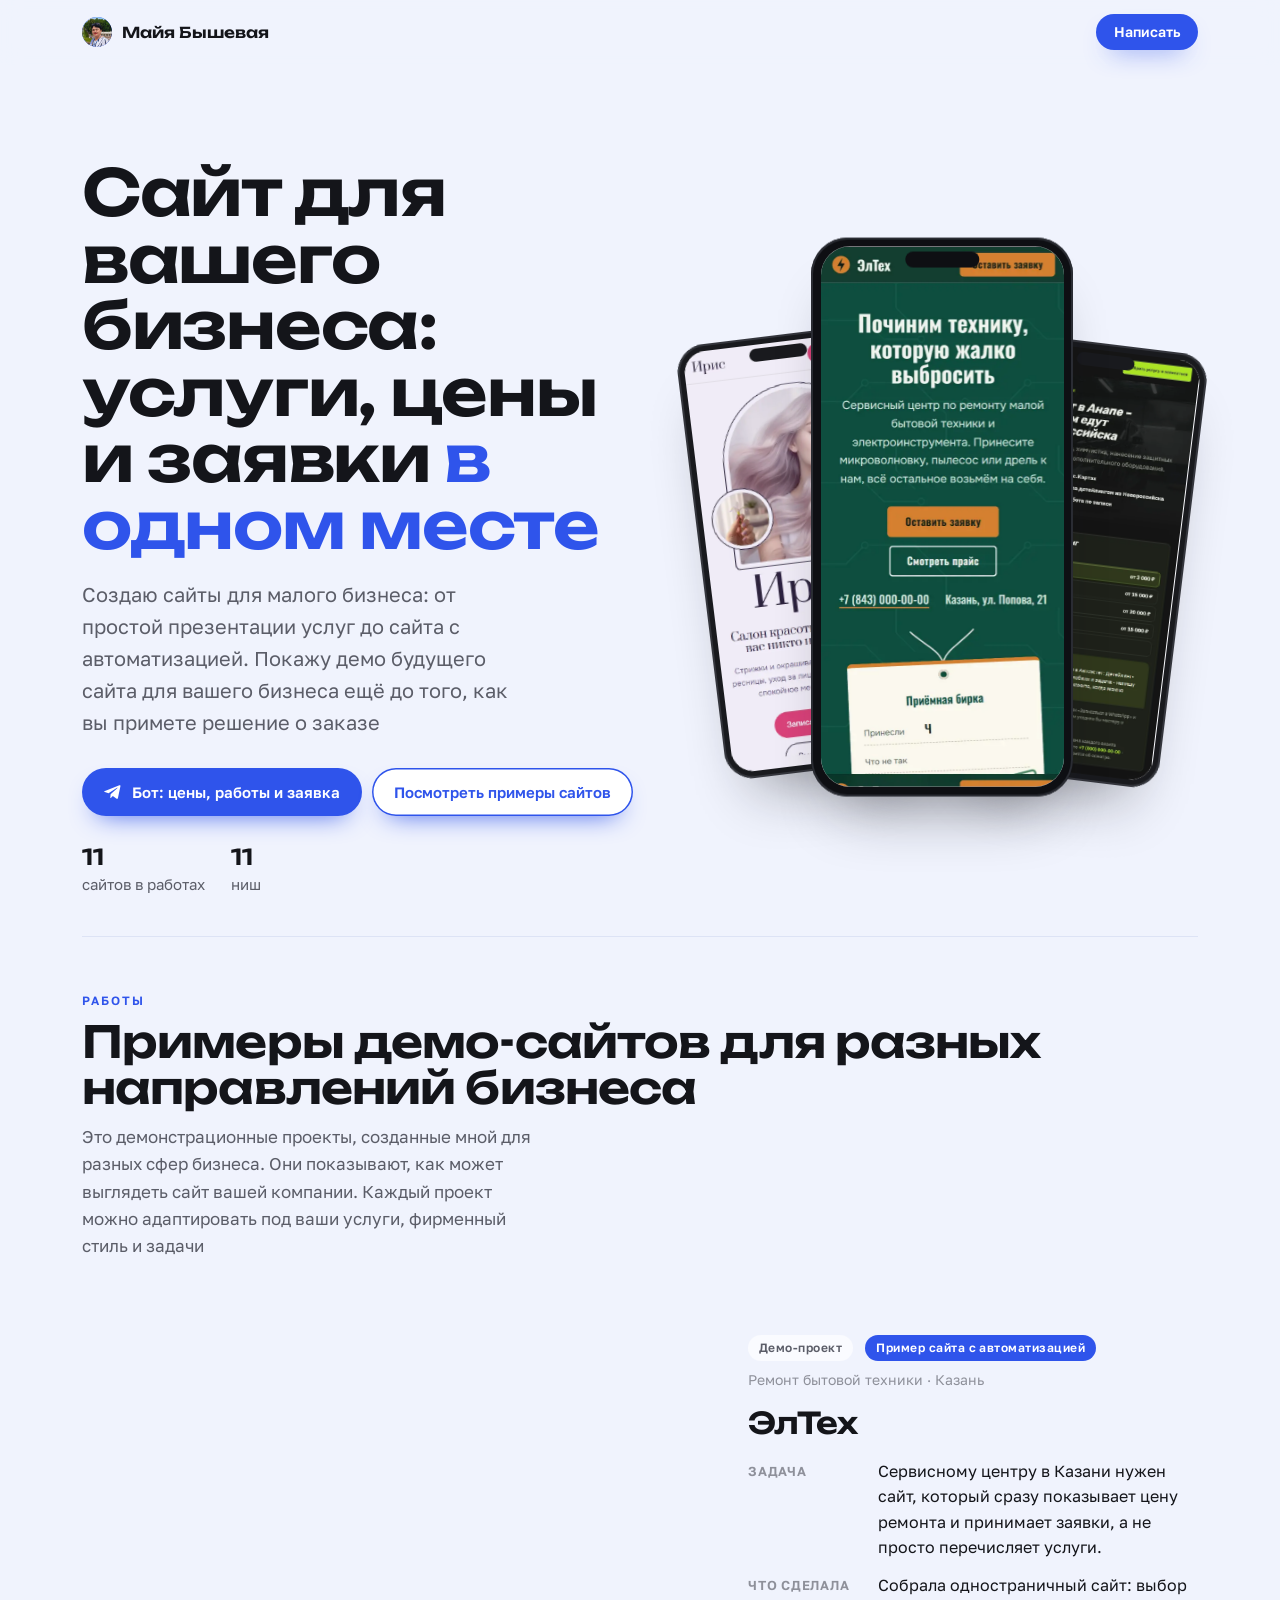
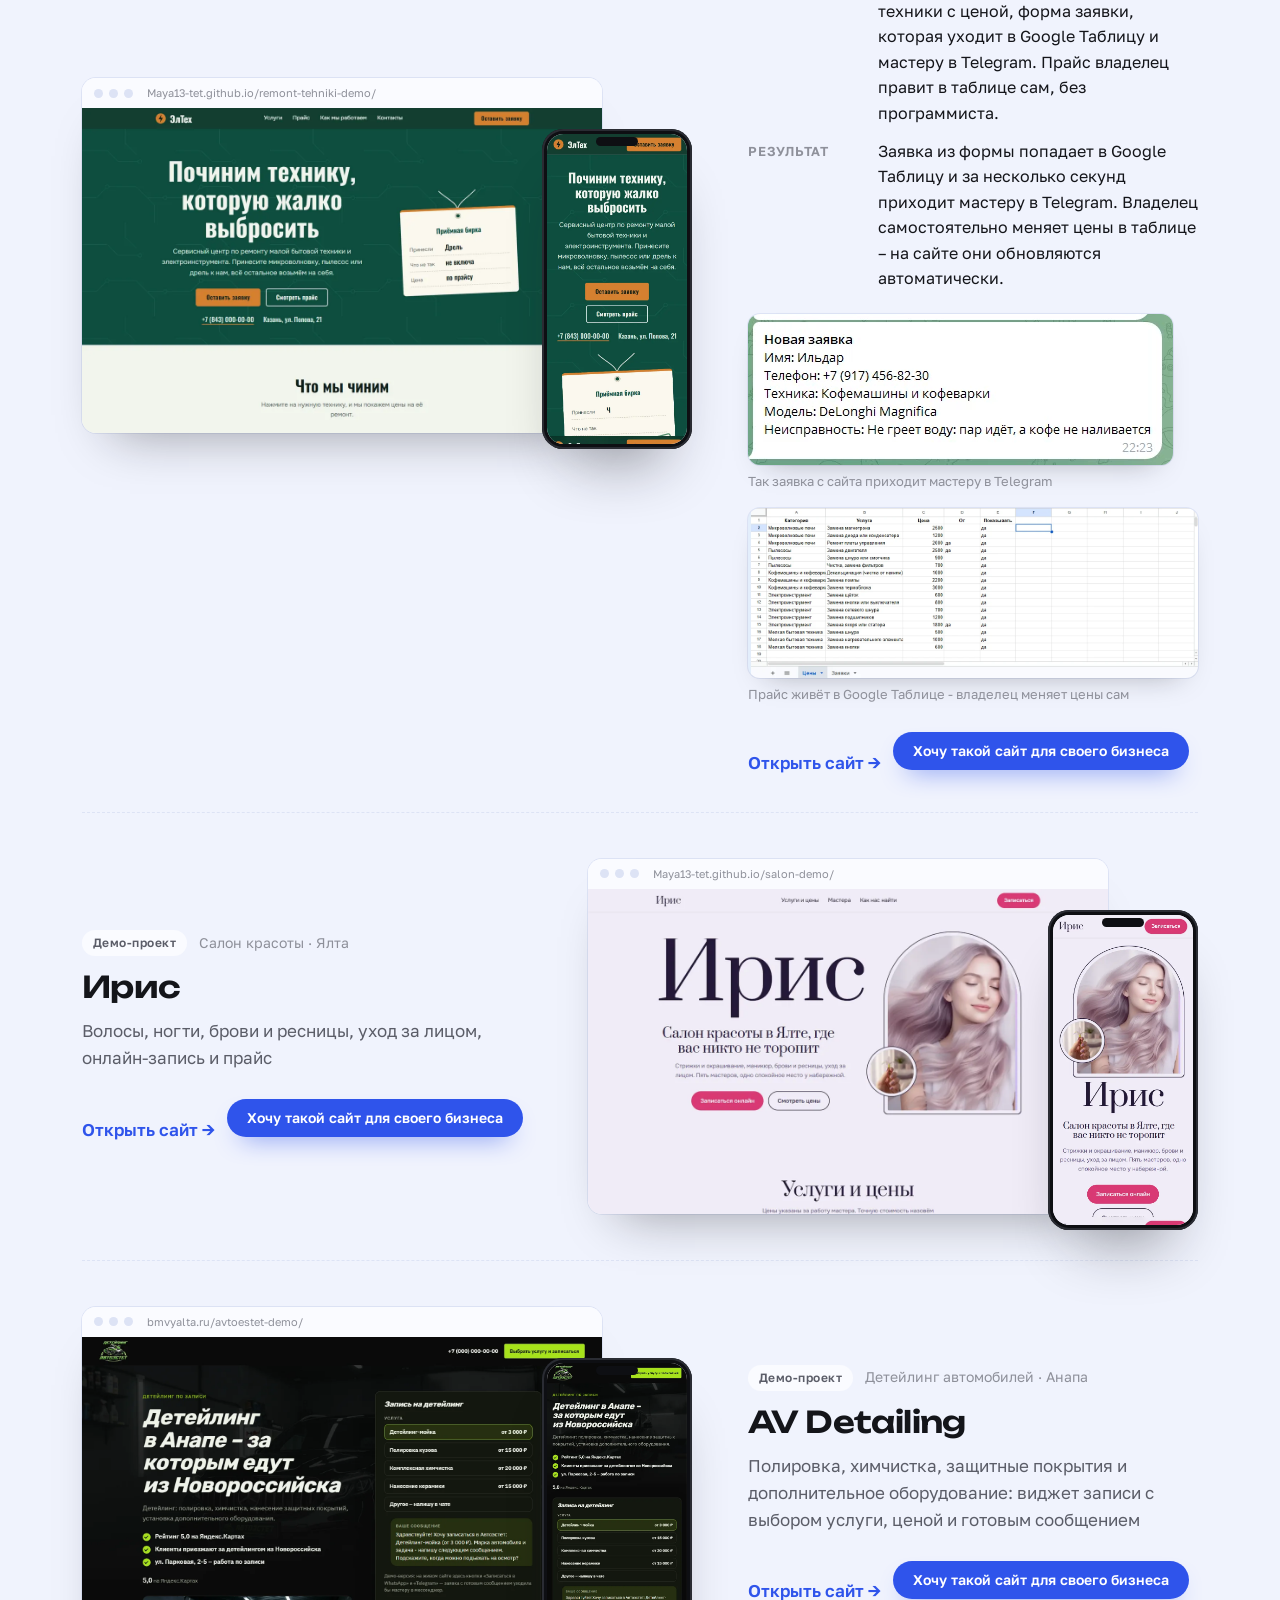
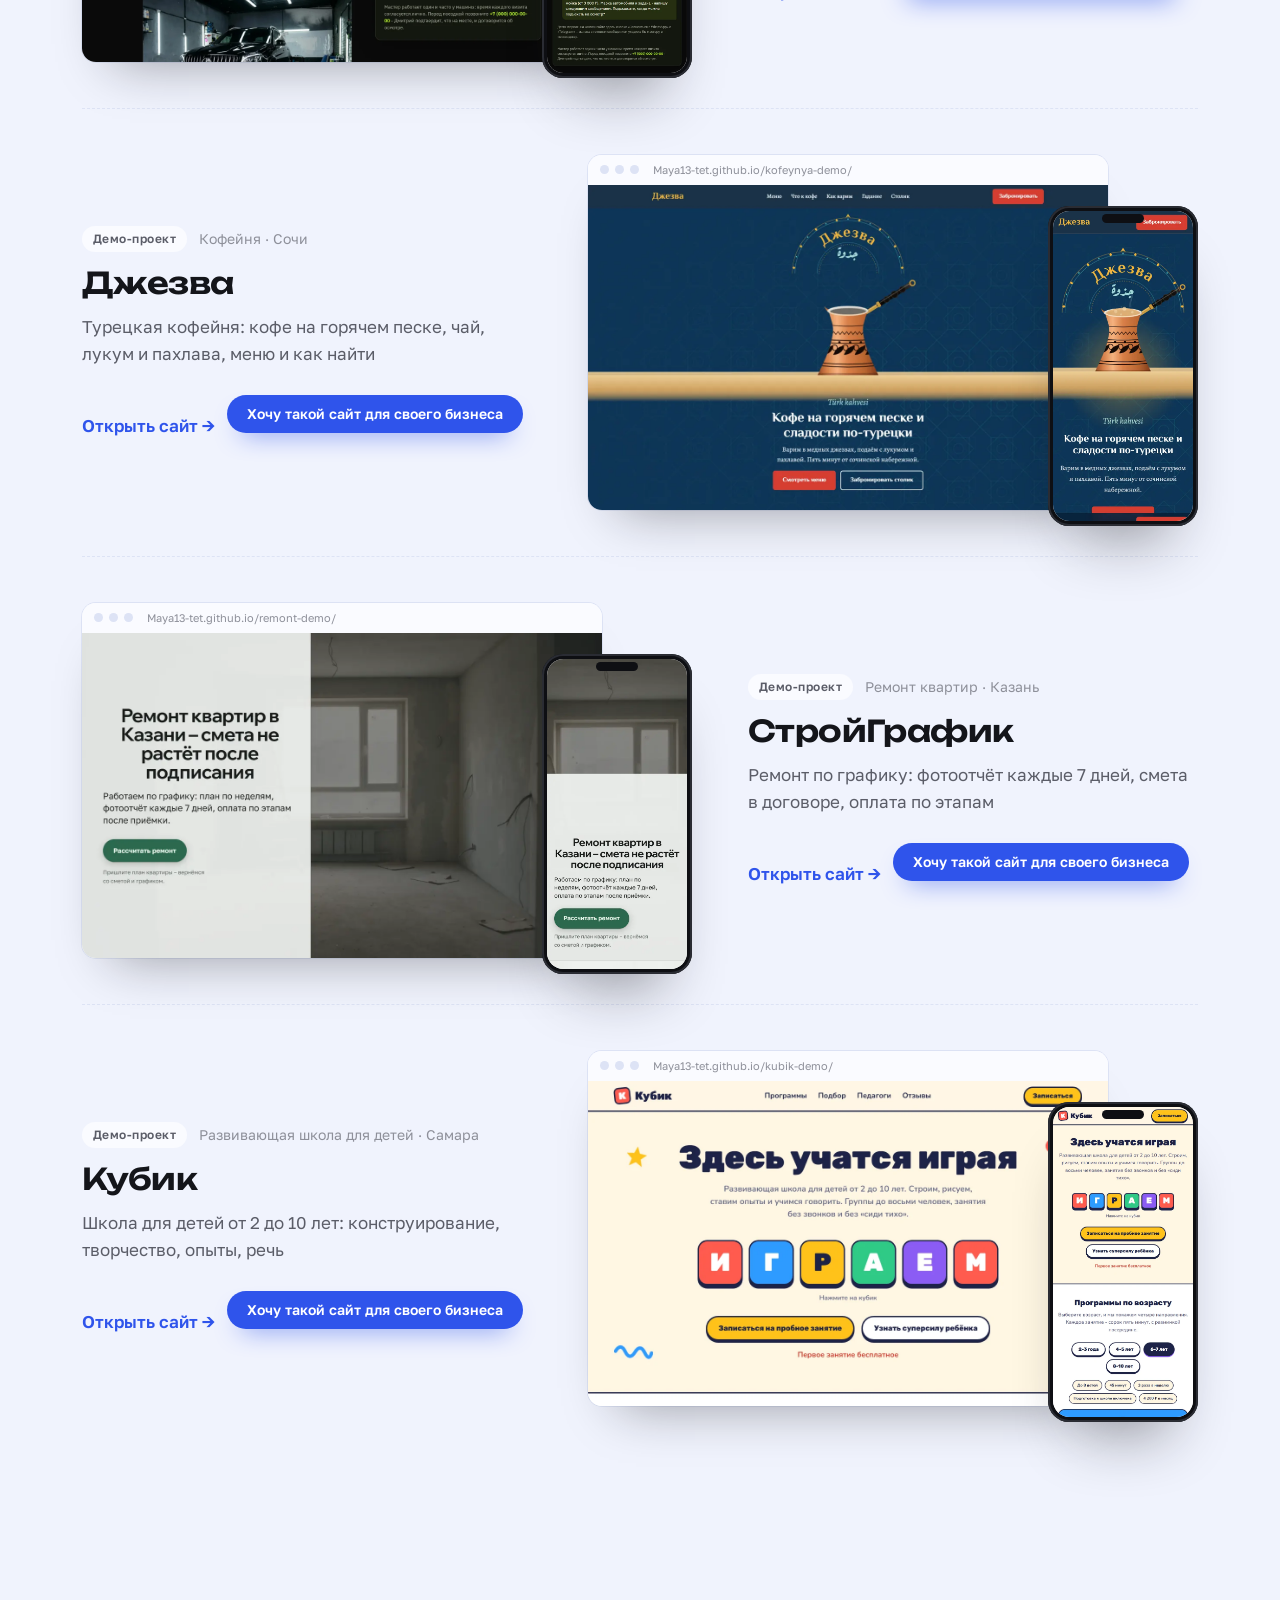
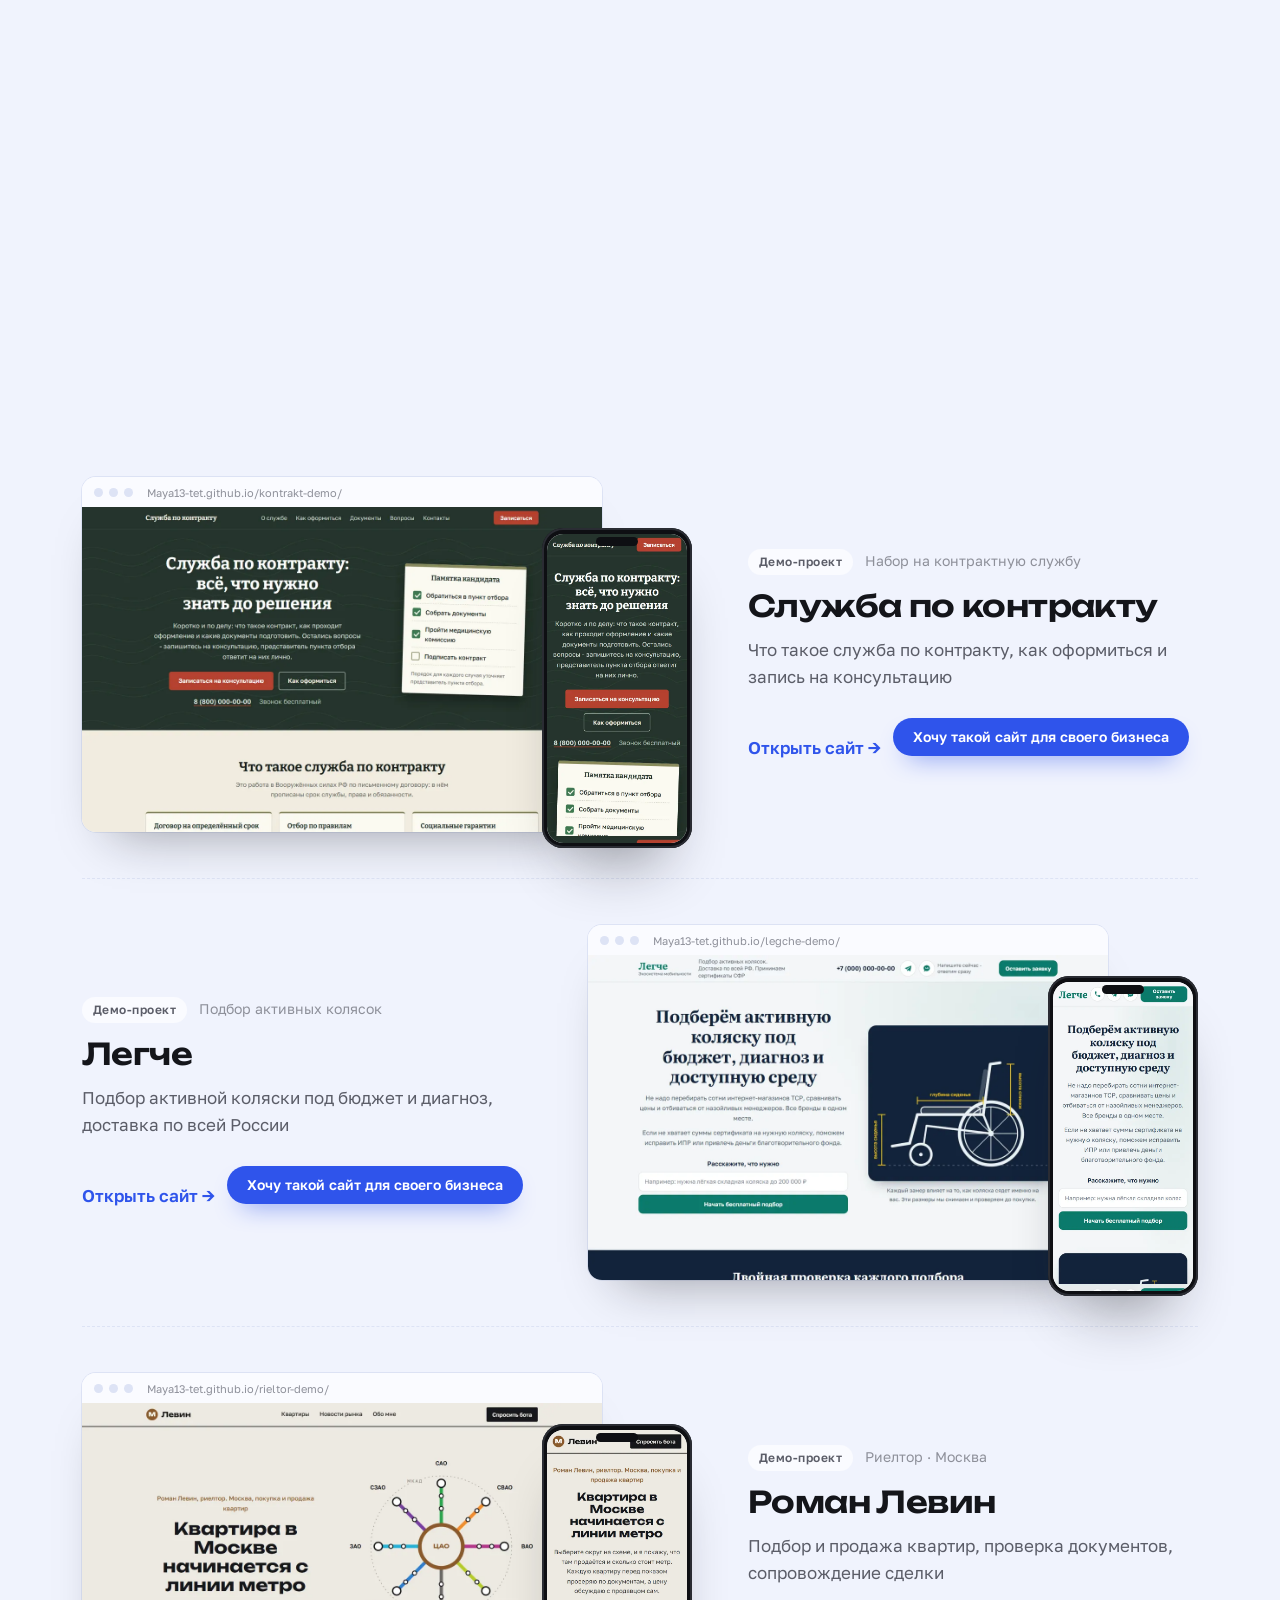
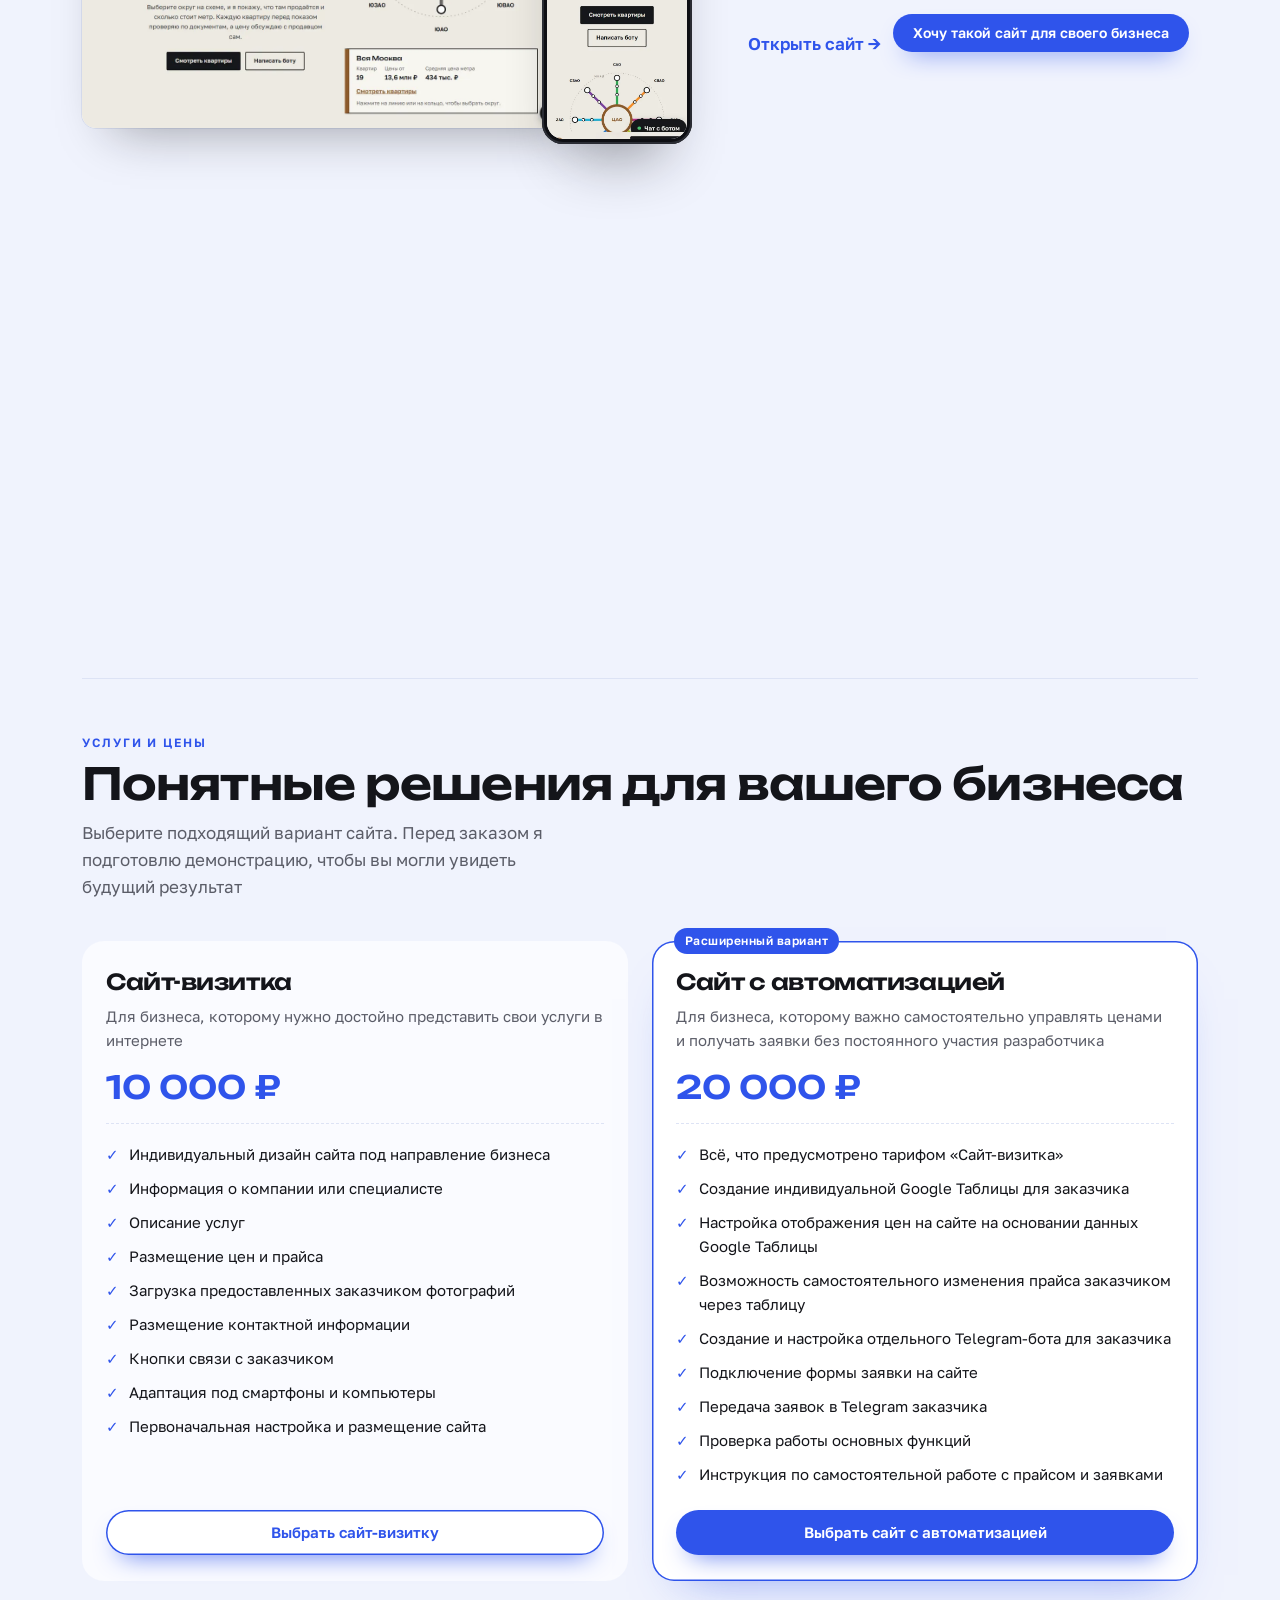
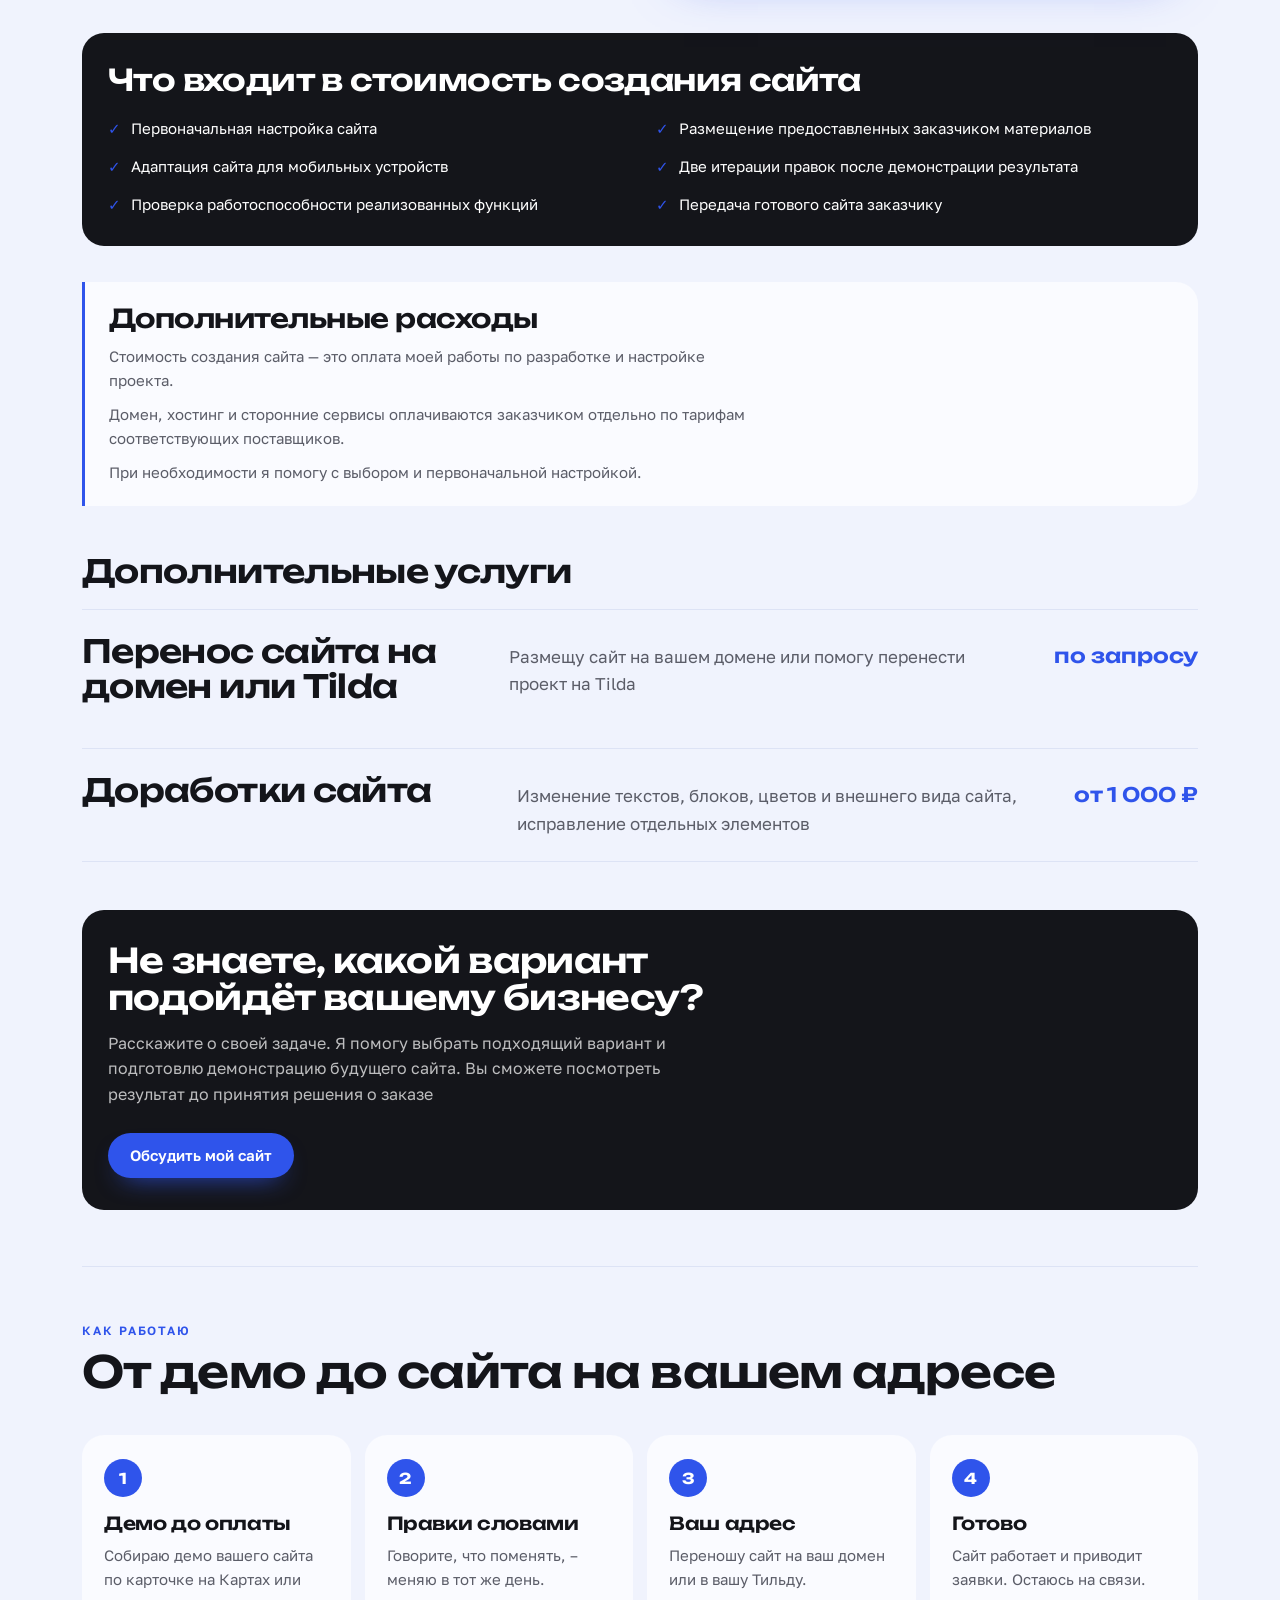
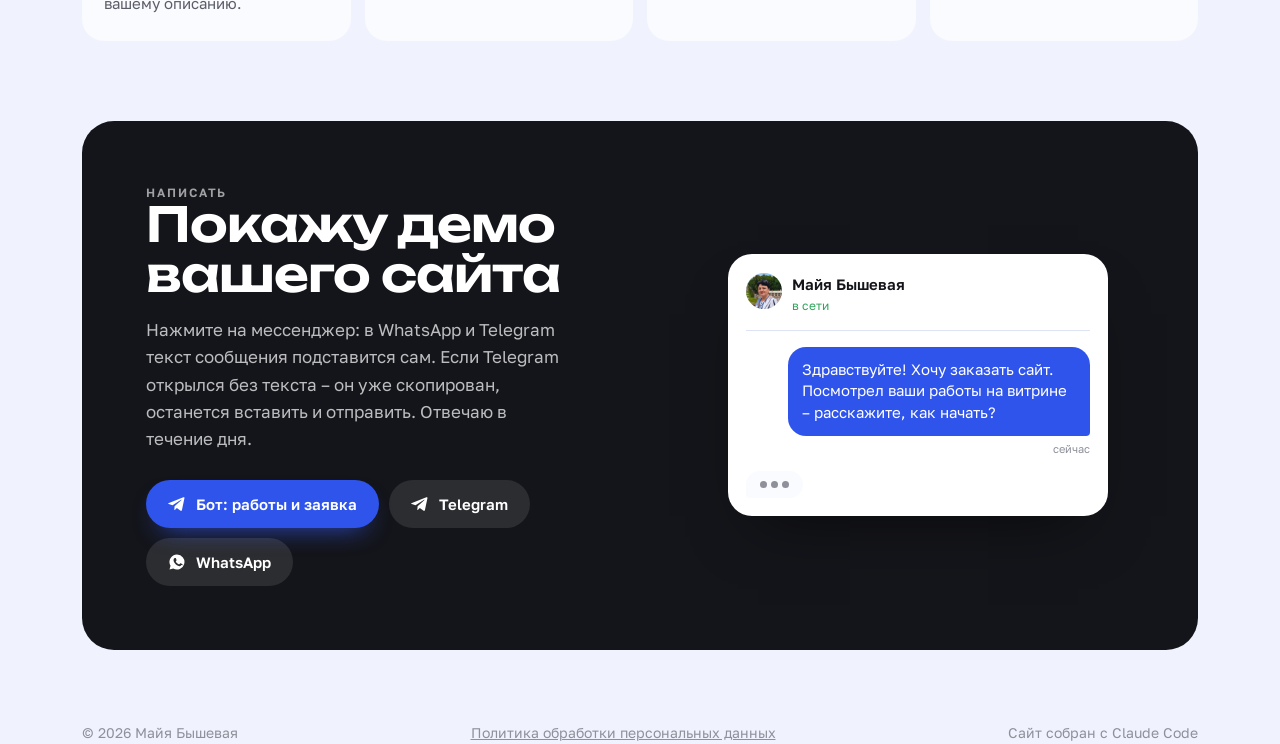
==== commit f111d05c: "Тарифы: одинаковый размер карточек и кнопок, подсветка кнопок при наведении" ====
--- a/index.html
+++ b/index.html
@@ -145,10 +145,13 @@
 @media (min-width:900px){.plan--hot h3{padding-right:0}}
 .plan-desc{margin:10px 0 0;color:var(--ink-2);font-size:15px;min-height:3.4em}
 .plan-price{margin:16px 0 0;font:600 32px/1 var(--display);color:var(--accent)}
-.plan-list{list-style:none;margin:20px 0 0;padding:18px 0 0;border-top:1px dashed var(--line);display:grid;gap:10px;font-size:15px}
+.plan-list{list-style:none;margin:20px 0 24px;padding:18px 0 0;border-top:1px dashed var(--line);display:grid;gap:10px;font-size:15px}
 .plan-list li{display:grid;grid-template-columns:auto 1fr;gap:10px;align-items:start}
 .plan-list li::before{content:"\2713";color:var(--accent);font-weight:700}
-.plan-btn{margin-top:24px;justify-content:center}
+.plan-btn{margin-top:auto;justify-content:center;width:100%;transition:transform .2s,box-shadow .2s,background .2s,color .2s}
+.plan-btn.btn-line:hover{background:var(--accent);color:#fff;box-shadow:0 14px 28px -14px var(--accent)}
+.plan-btn.btn-main:hover{transform:translateY(-2px);box-shadow:0 18px 32px -14px var(--accent)}
+.plan-btn:active{transform:scale(.97)}
 
 /* что входит в стоимость */
 .included{margin-top:52px;background:var(--ink);color:#fff;border-radius:var(--r);padding:30px 26px}
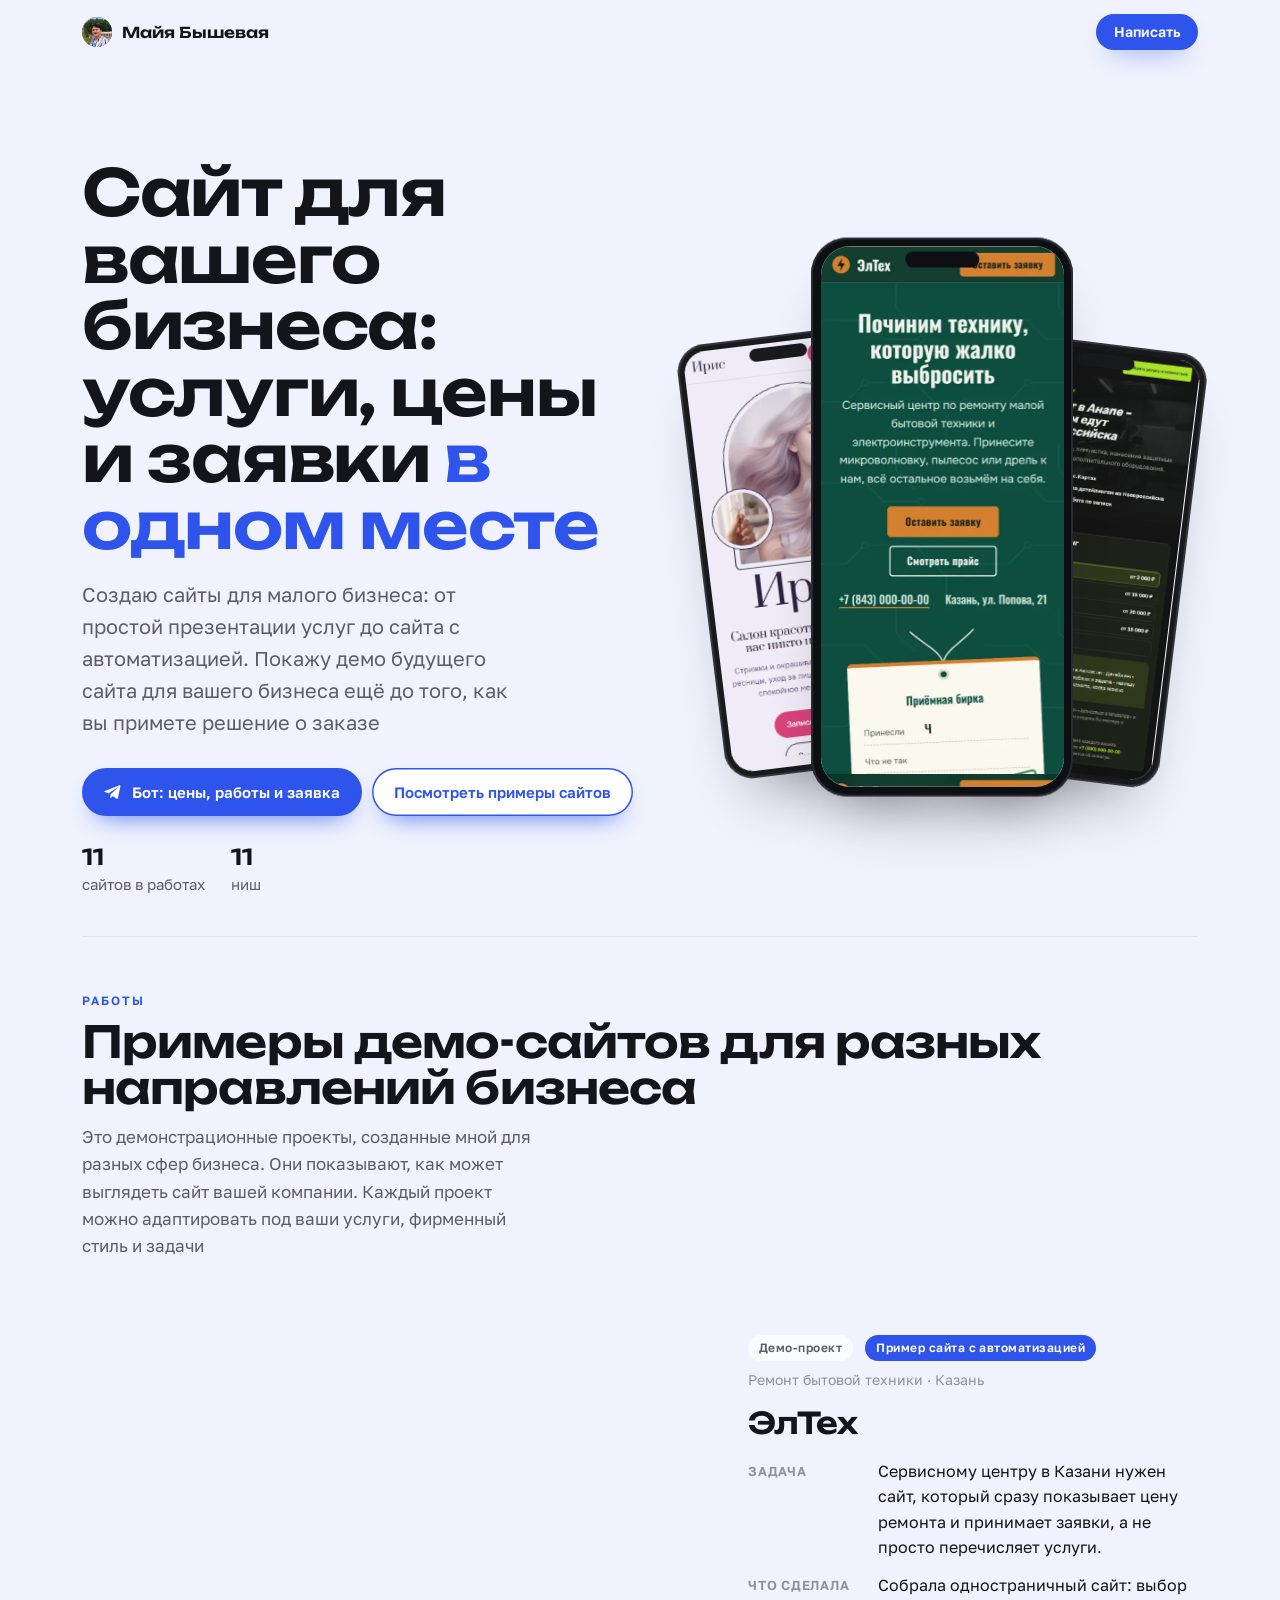
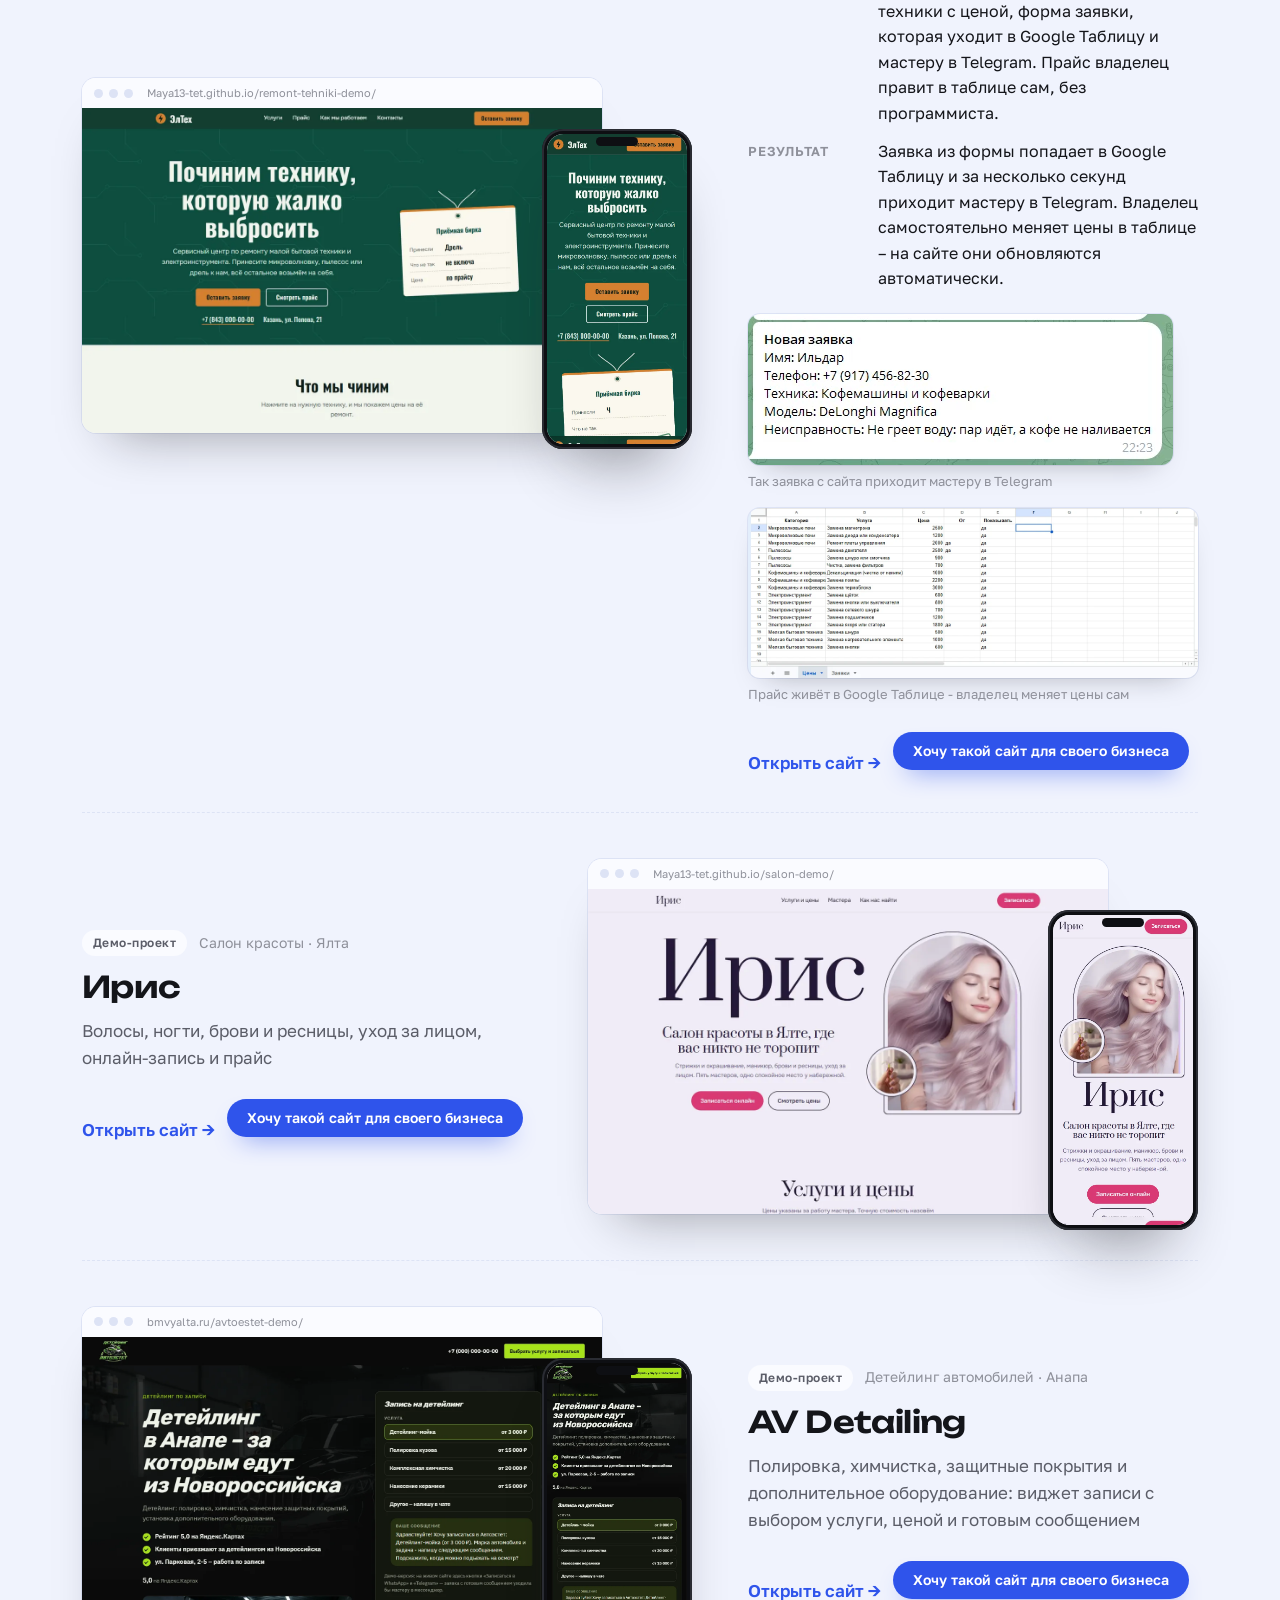
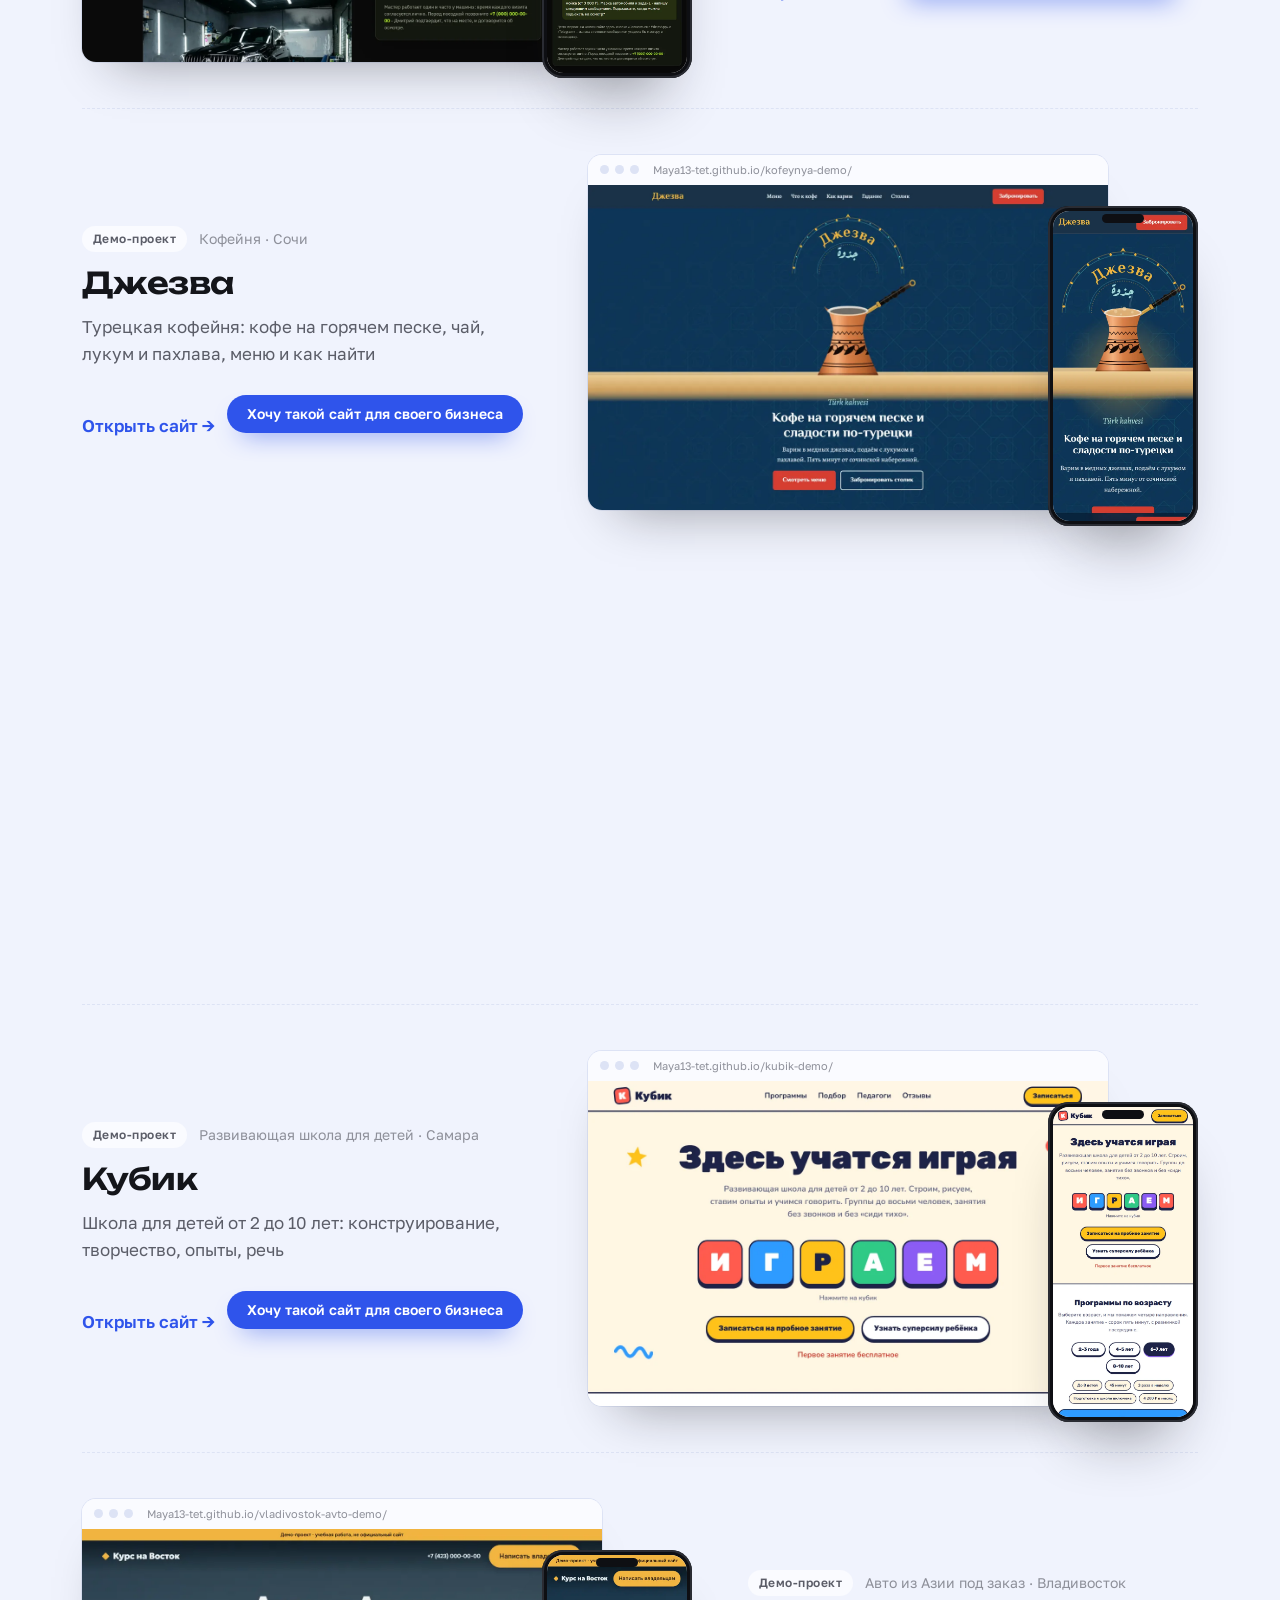
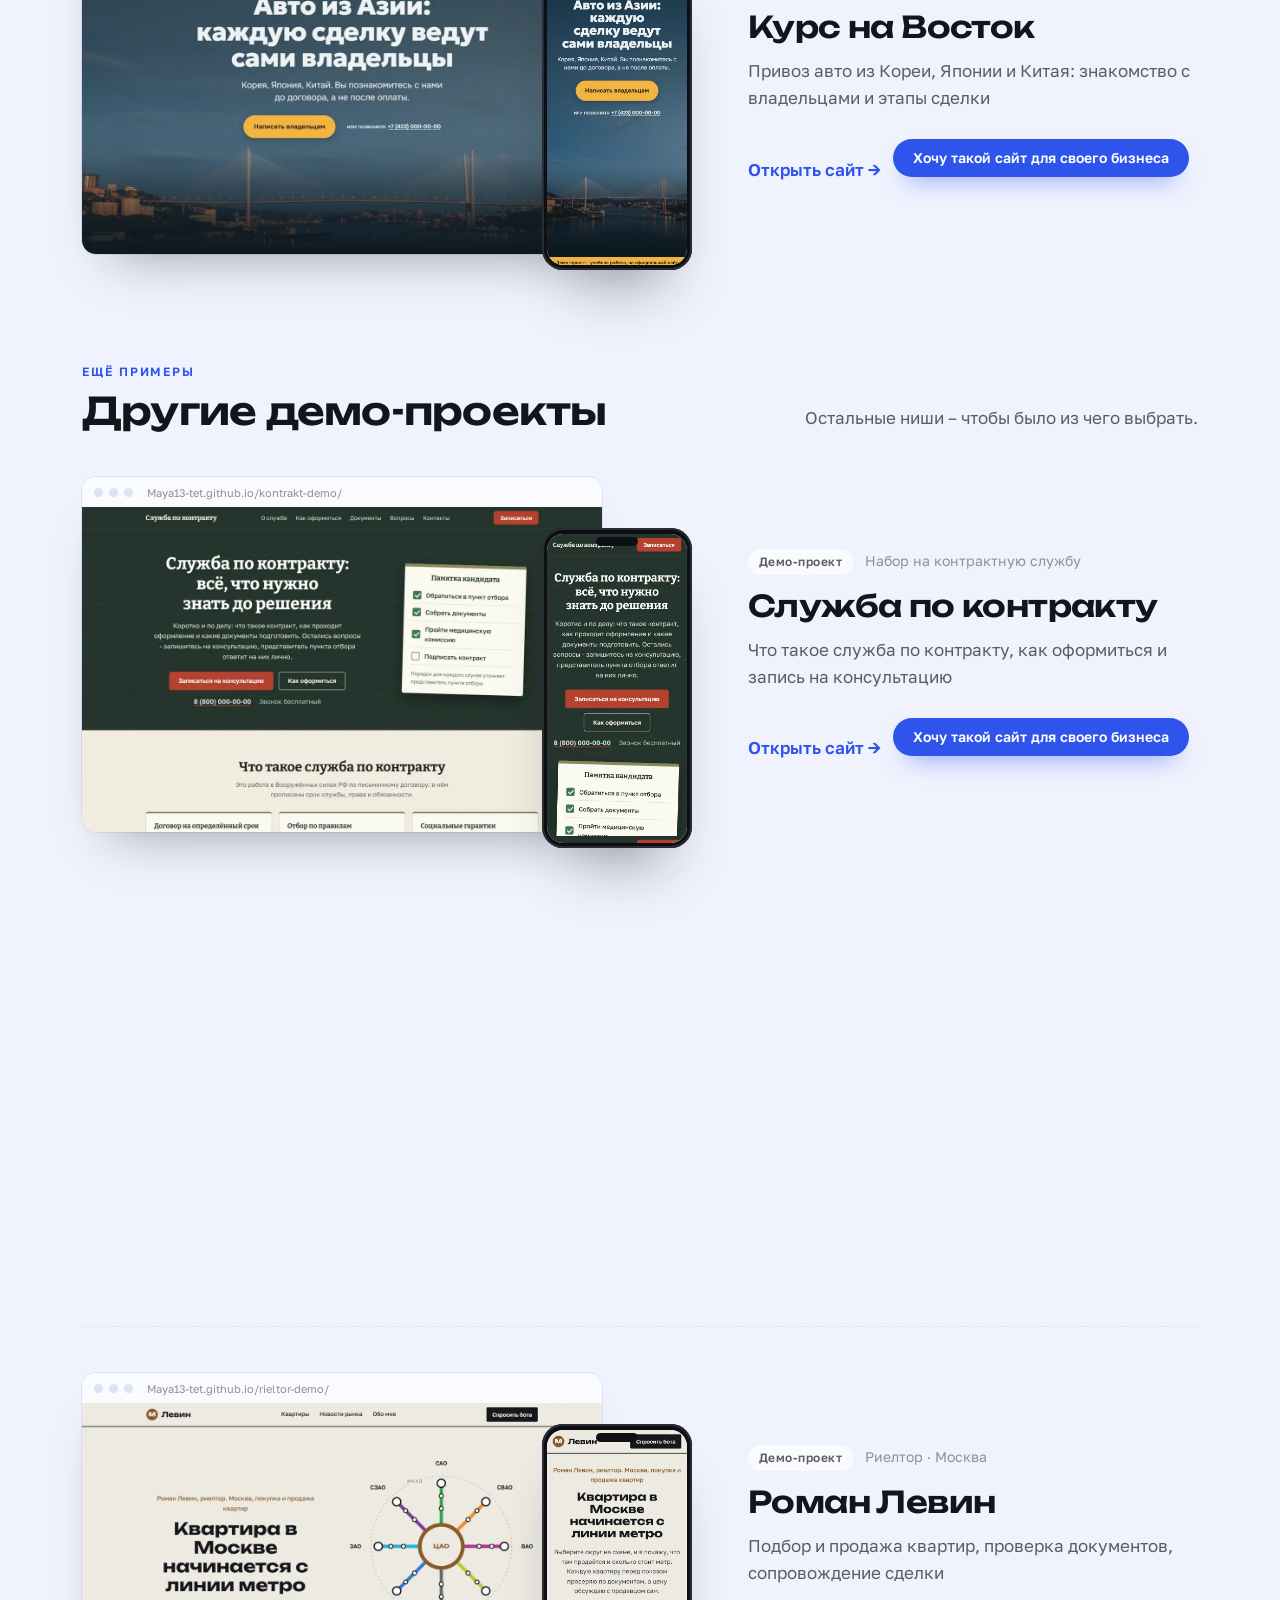
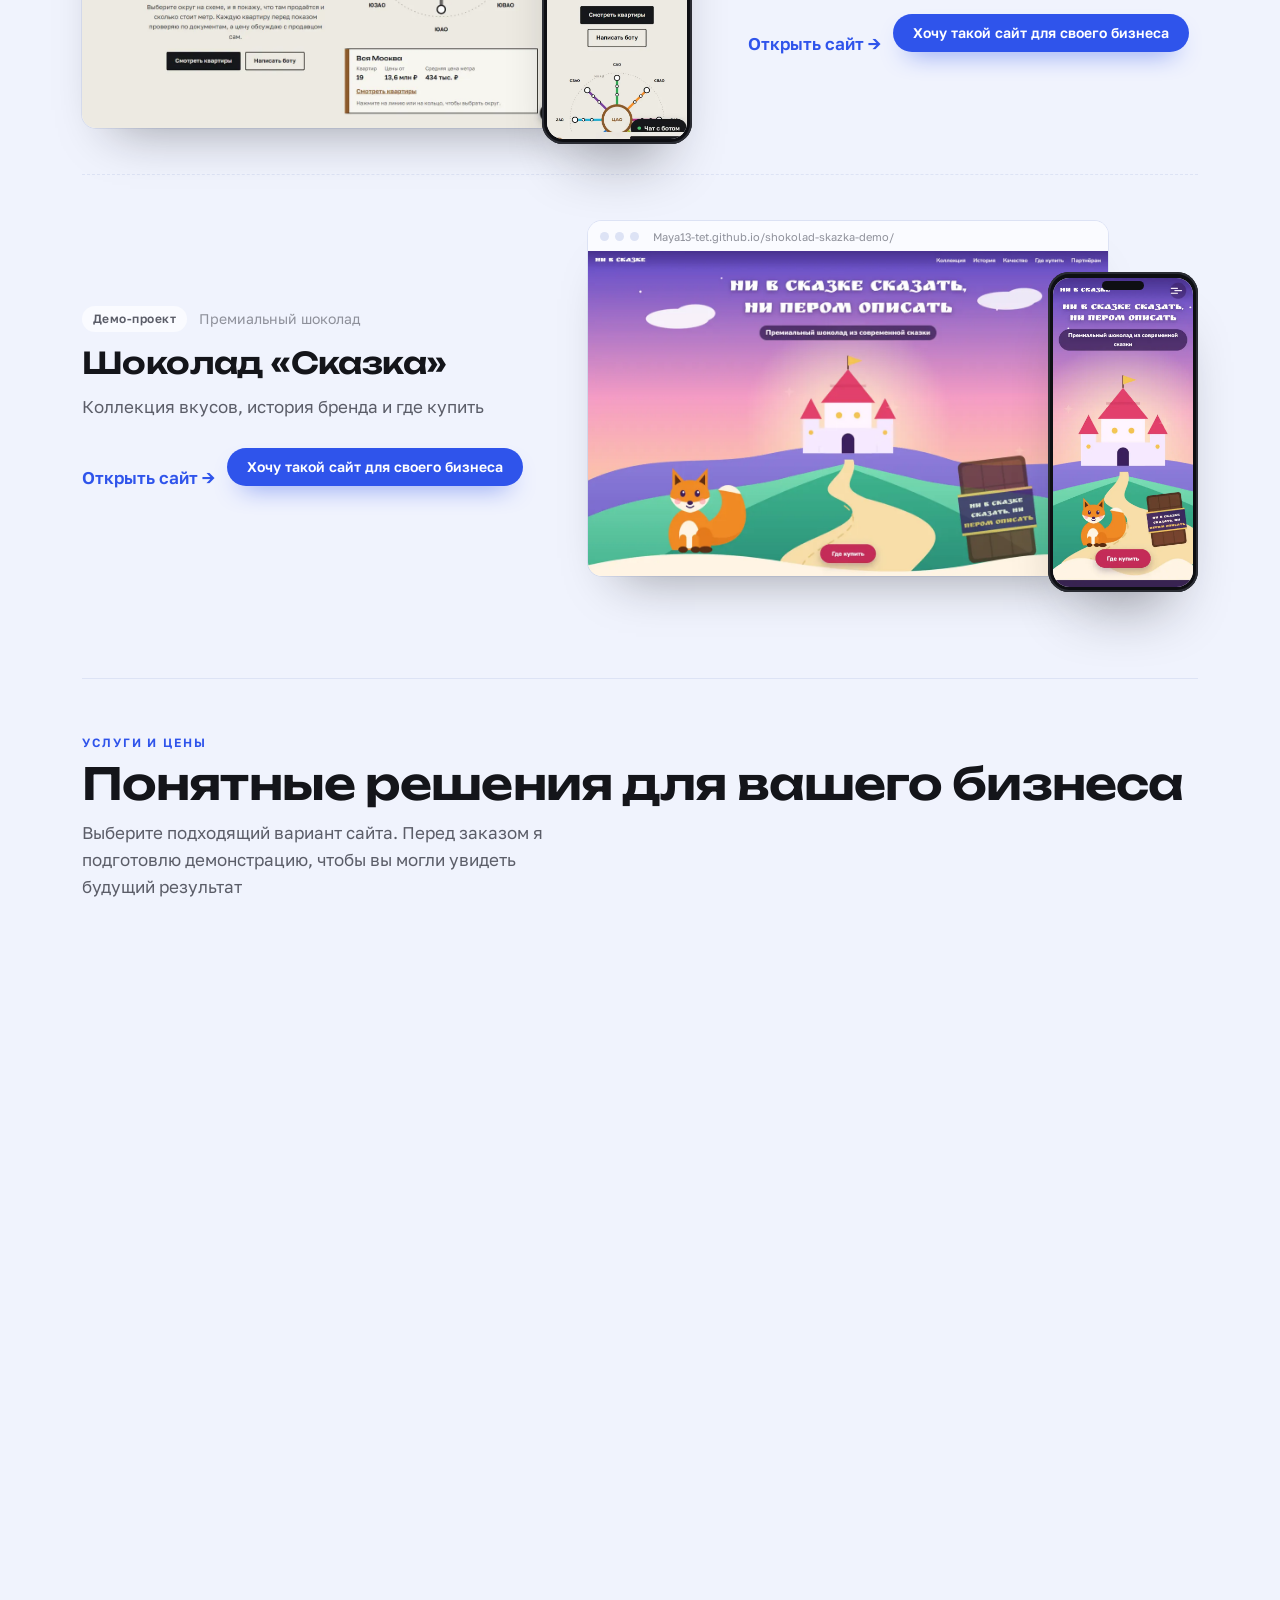
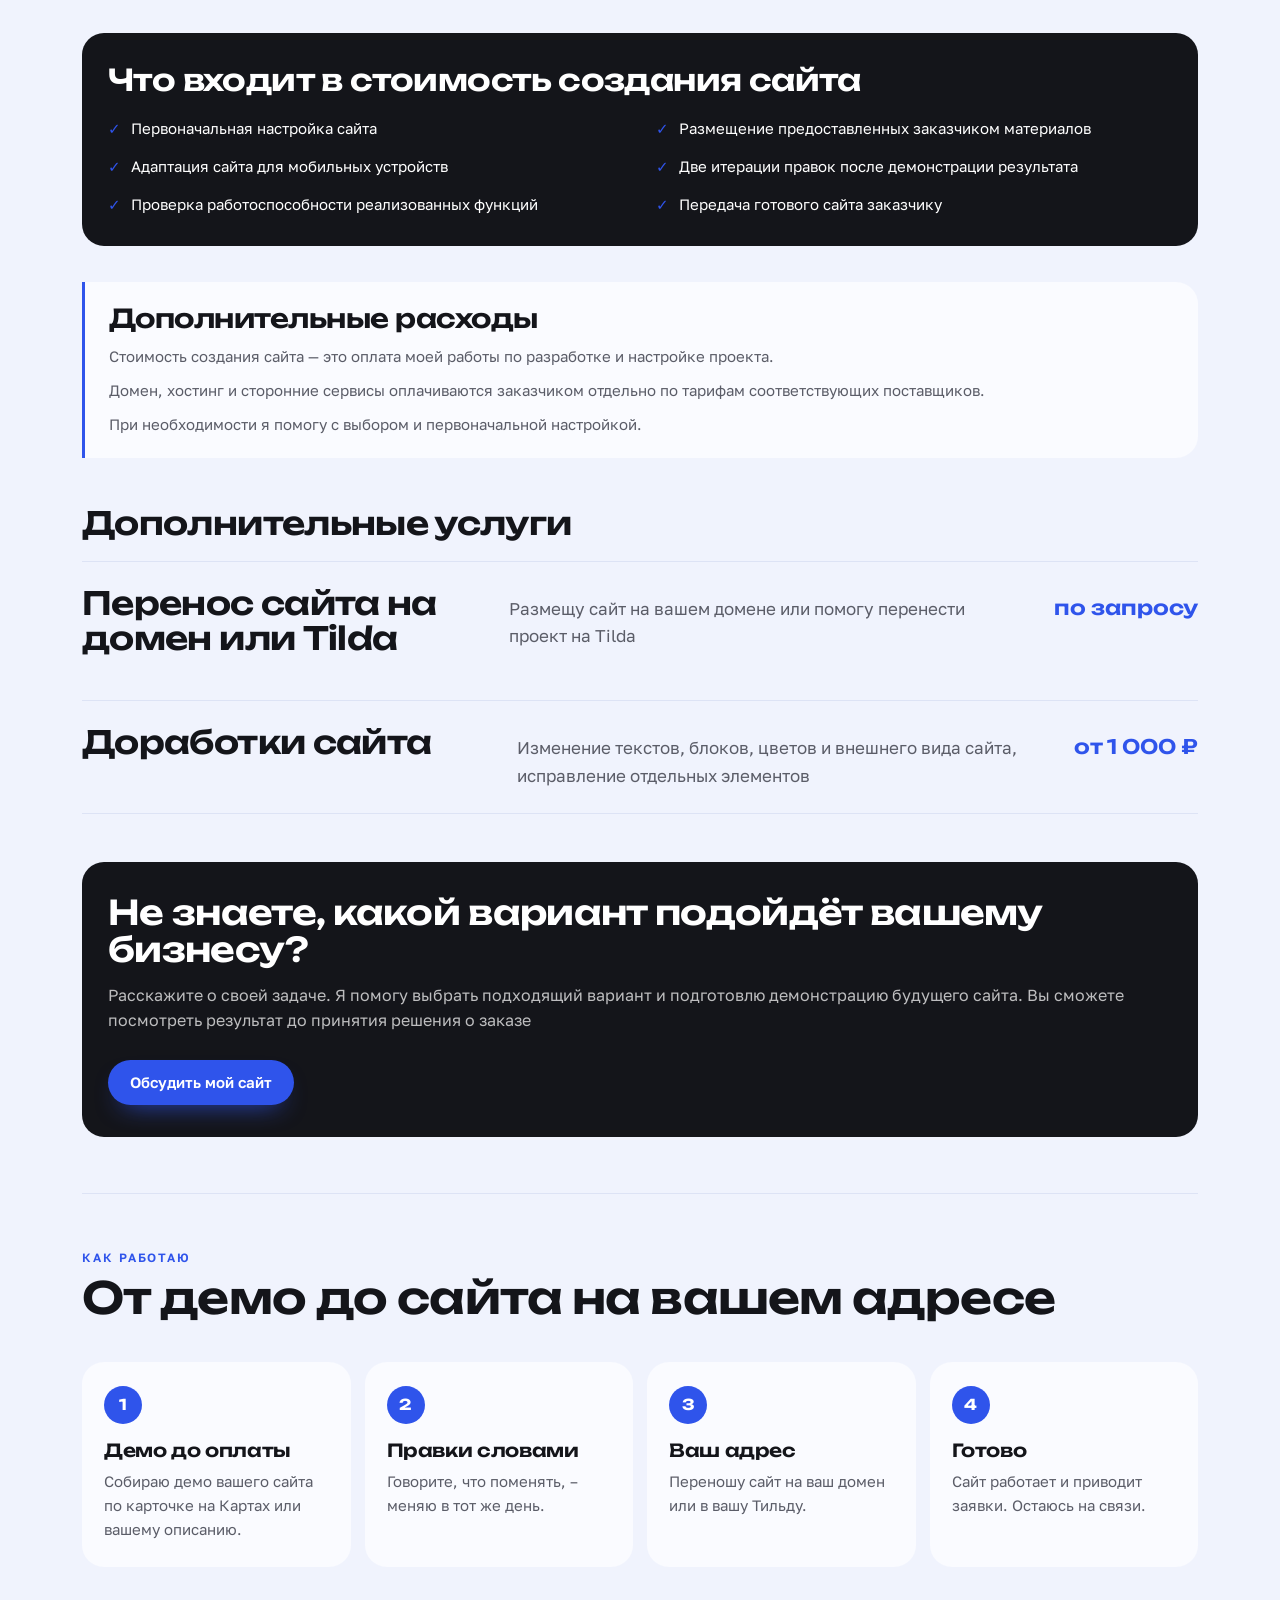
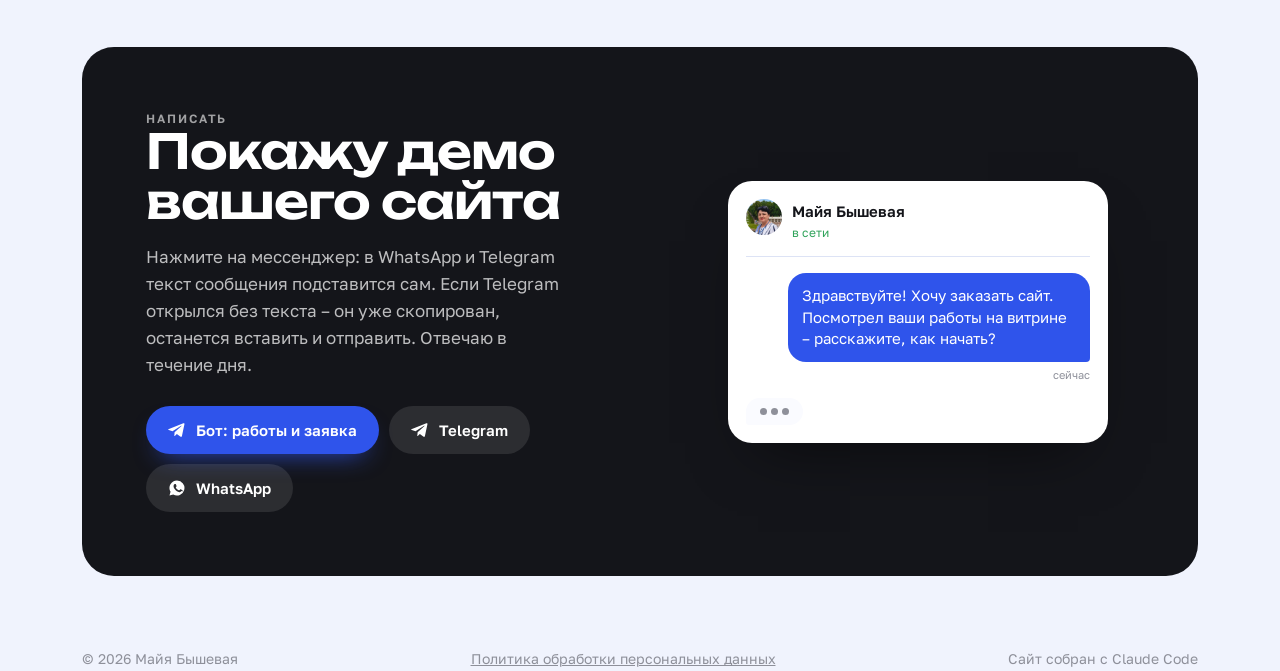
==== commit c7d650a2: "Одинаковая окантовка тарифов, синие кнопки с подсветкой, текст блоков на всю ширину" ====
--- a/index.html
+++ b/index.html
@@ -136,8 +136,7 @@
 /* тарифы */
 .plans{display:grid;gap:34px;align-items:stretch;grid-template-columns:minmax(0,1fr)}
 @media (min-width:900px){.plans{grid-template-columns:1fr 1fr;gap:24px}}
-.plan{position:relative;display:flex;flex-direction:column;background:var(--soft);border-radius:var(--r);padding:28px 24px 26px}
-.plan--hot{background:#fff;box-shadow:inset 0 0 0 1.5px var(--accent),0 26px 48px -32px rgba(47,84,235,.55)}
+.plan{position:relative;display:flex;flex-direction:column;background:#fff;border-radius:var(--r);padding:28px 24px 26px;box-shadow:inset 0 0 0 1.5px var(--accent),0 26px 48px -32px rgba(47,84,235,.55)}
 .plan-tag{position:absolute;top:-13px;left:22px}
 @media (max-width:899px){.plans{gap:40px}.plan-tag{top:14px;right:16px;left:auto}}
 .plan h3{font-size:22px;line-height:1.15}
@@ -149,8 +148,7 @@
 .plan-list li{display:grid;grid-template-columns:auto 1fr;gap:10px;align-items:start}
 .plan-list li::before{content:"\2713";color:var(--accent);font-weight:700}
 .plan-btn{margin-top:auto;justify-content:center;width:100%;transition:transform .2s,box-shadow .2s,background .2s,color .2s}
-.plan-btn.btn-line:hover{background:var(--accent);color:#fff;box-shadow:0 14px 28px -14px var(--accent)}
-.plan-btn.btn-main:hover{transform:translateY(-2px);box-shadow:0 18px 32px -14px var(--accent)}
+.plan-btn.btn-main:hover{background:var(--ink);color:#fff;box-shadow:0 18px 32px -16px rgba(20,21,26,.55);transform:translateY(-2px)}
 .plan-btn:active{transform:scale(.97)}
 
 /* что входит в стоимость */
@@ -164,7 +162,7 @@
 /* дополнительные расходы */
 .cost-note{margin-top:36px;padding:22px 24px;background:var(--soft);border-left:3px solid var(--accent);border-radius:0 var(--r) var(--r) 0}
 .cost-note h3{font-size:clamp(20px,2.4vw,26px);line-height:1.15}
-.cost-note p{margin:10px 0 0;color:var(--ink-2);font-size:15px;max-width:72ch}
+.cost-note p{margin:10px 0 0;color:var(--ink-2);font-size:15px}
 
 /* дополнительные услуги */
 .extra{margin-top:48px}
@@ -172,8 +170,8 @@
 
 /* призыв в конце раздела услуг */
 .services-cta{margin-top:48px;background:var(--ink);color:#fff;border-radius:var(--r);padding:32px 26px}
-.services-cta h3{font-size:clamp(22px,3vw,34px);line-height:1.1;max-width:24ch}
-.services-cta p{margin:14px 0 0;color:rgba(255,255,255,.72);max-width:56ch;font-size:16px}
+.services-cta h3{font-size:clamp(22px,3vw,34px);line-height:1.1}
+.services-cta p{margin:14px 0 0;color:rgba(255,255,255,.72);font-size:16px}
 .services-cta .btn{margin-top:26px}
 
 /* как работаю – настоящая последовательность, поэтому номера */
@@ -253,7 +251,7 @@
           <li>Адаптация под смартфоны и компьютеры</li>
           <li>Первоначальная настройка и размещение сайта</li>
         </ul>
-        <a class="btn btn-line plan-btn" href="#write" data-bot target="_blank" rel="noopener">Выбрать сайт-визитку</a>
+        <a class="btn btn-main plan-btn" href="#write" data-bot target="_blank" rel="noopener">Выбрать сайт-визитку</a>
       </article>
 
       <article class="plan plan--hot">
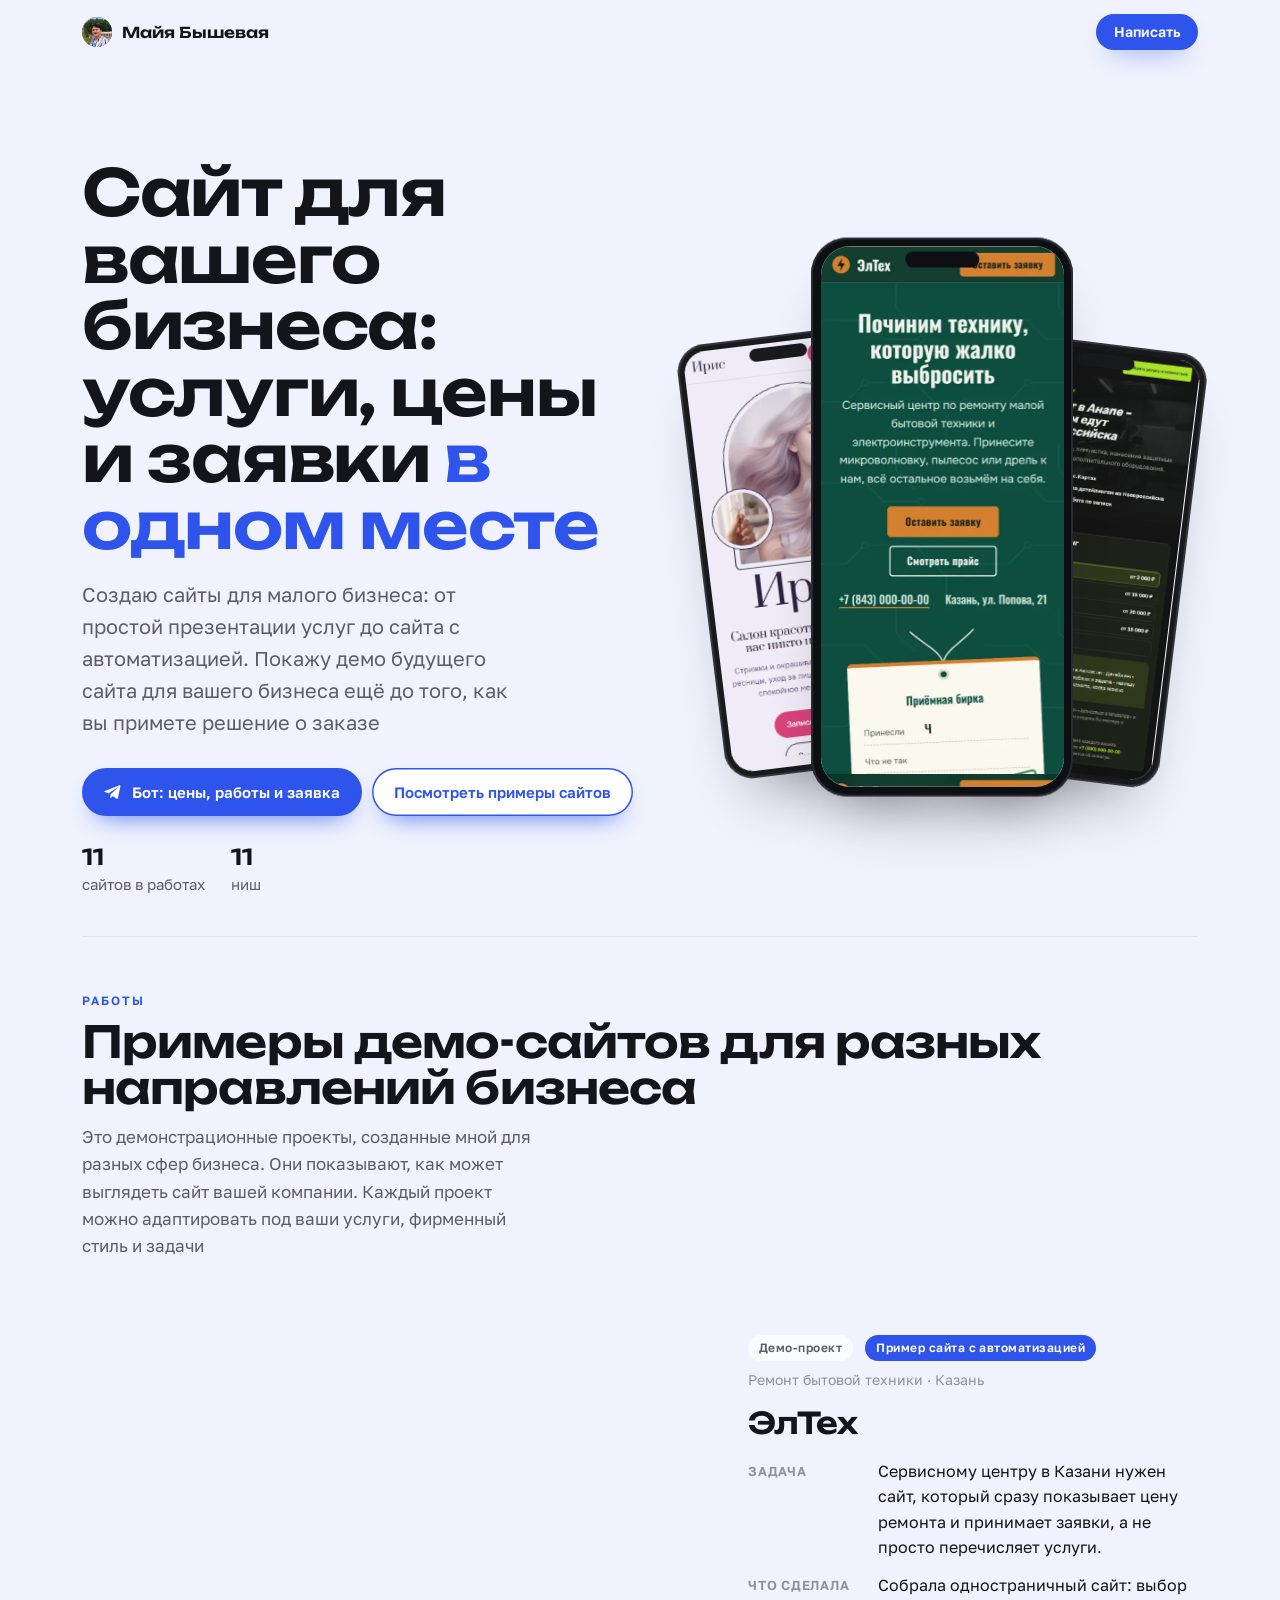
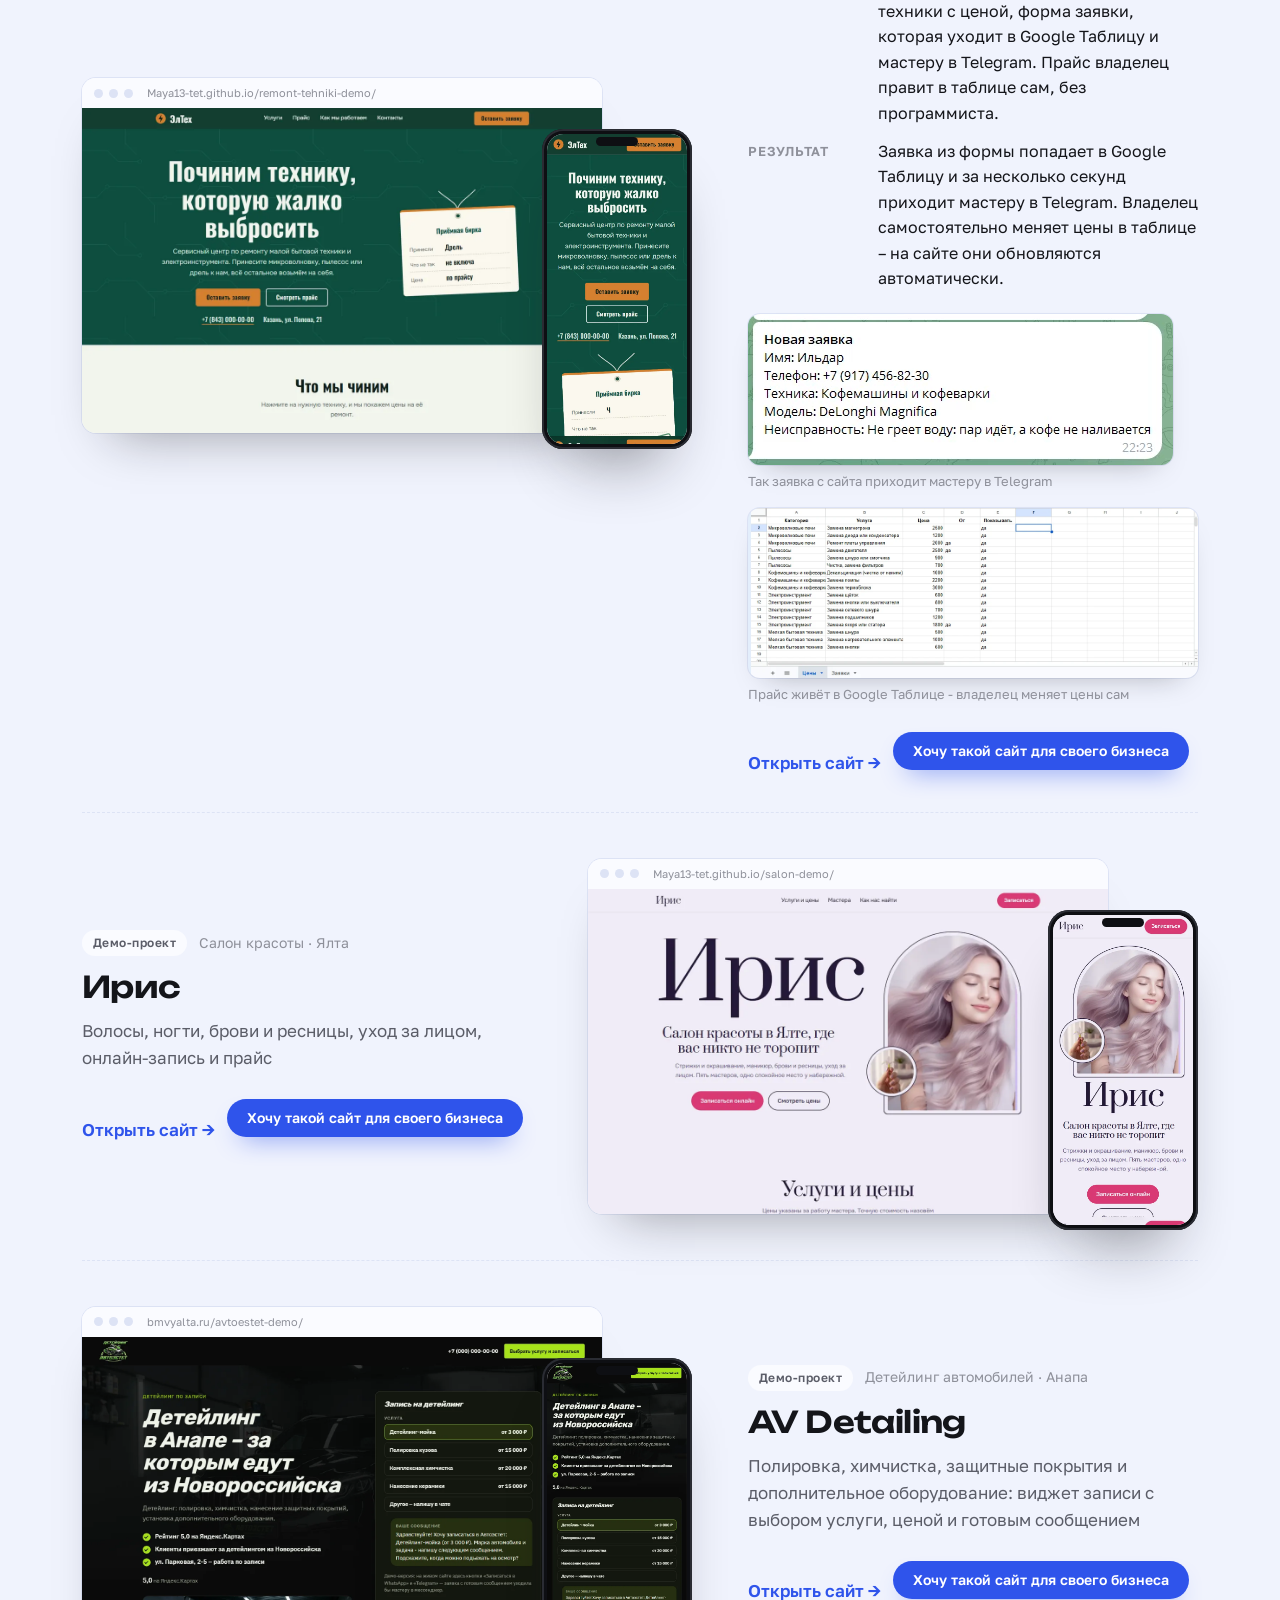
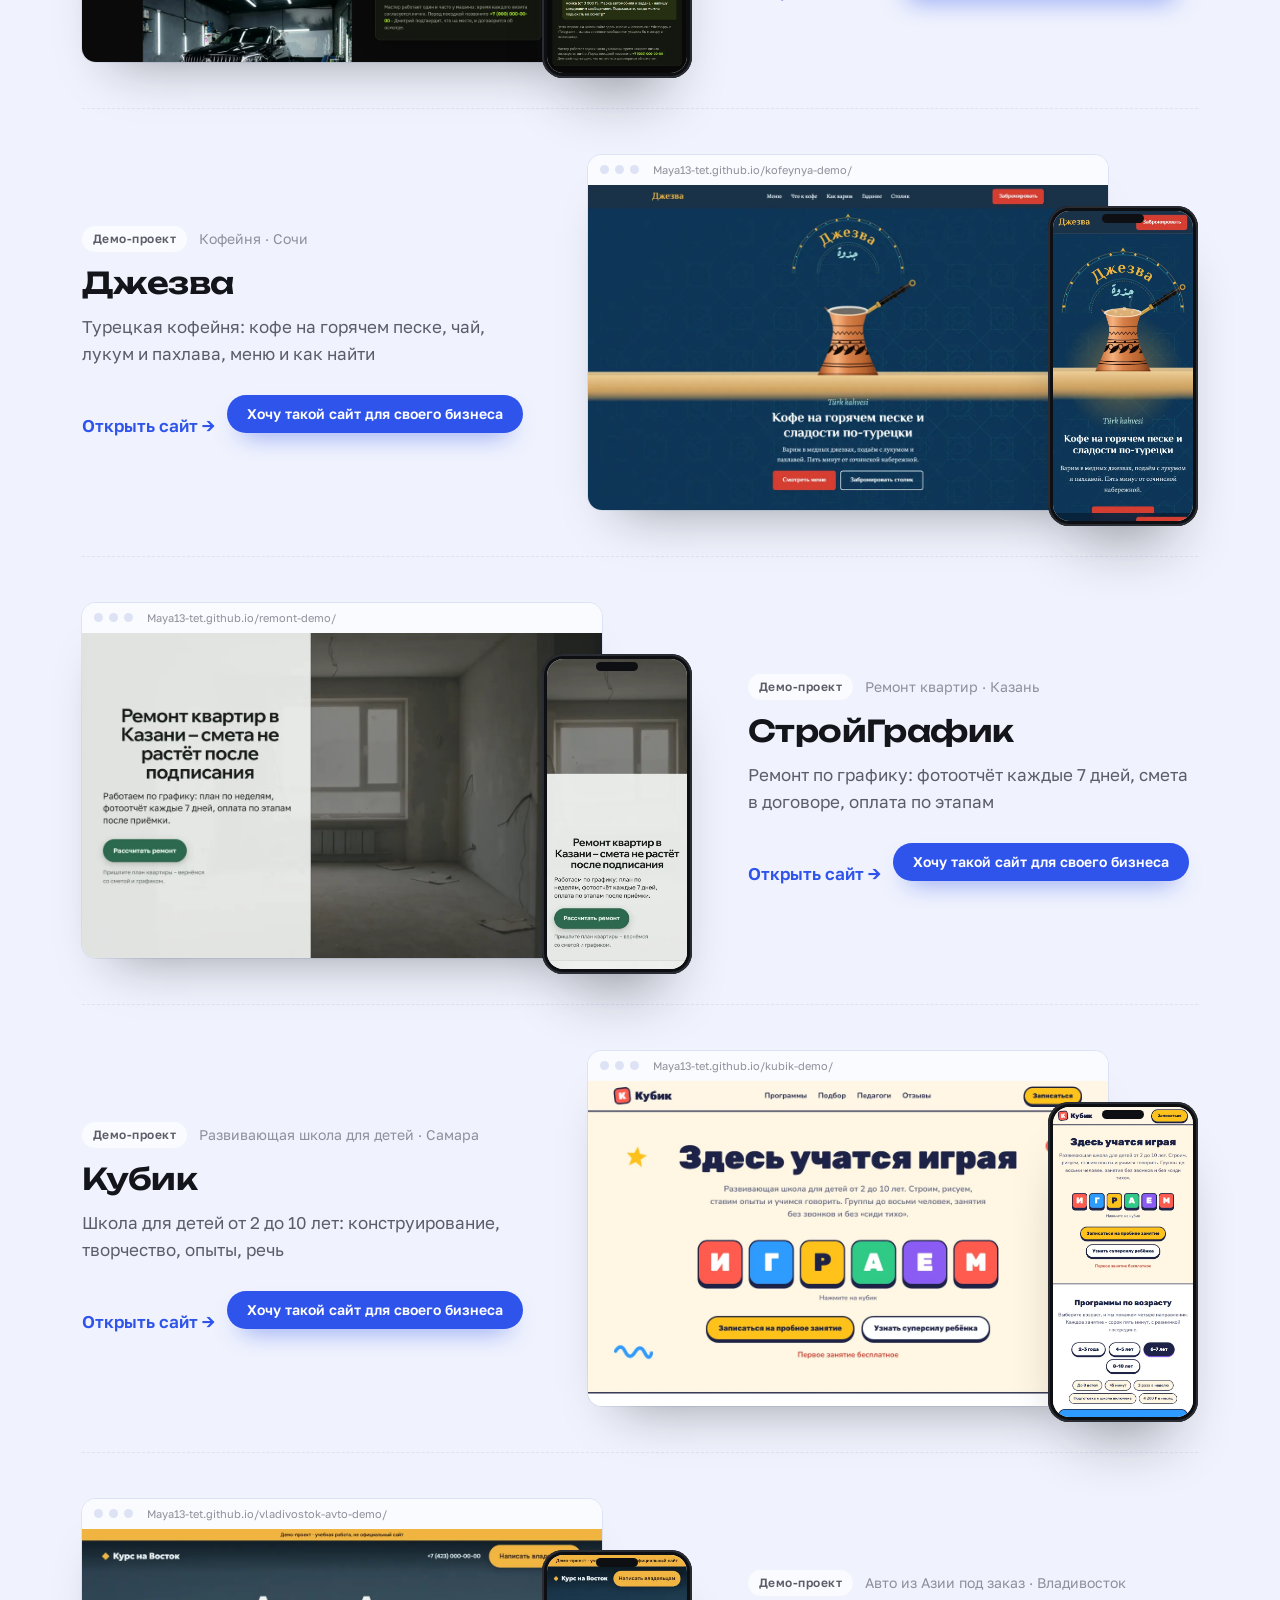
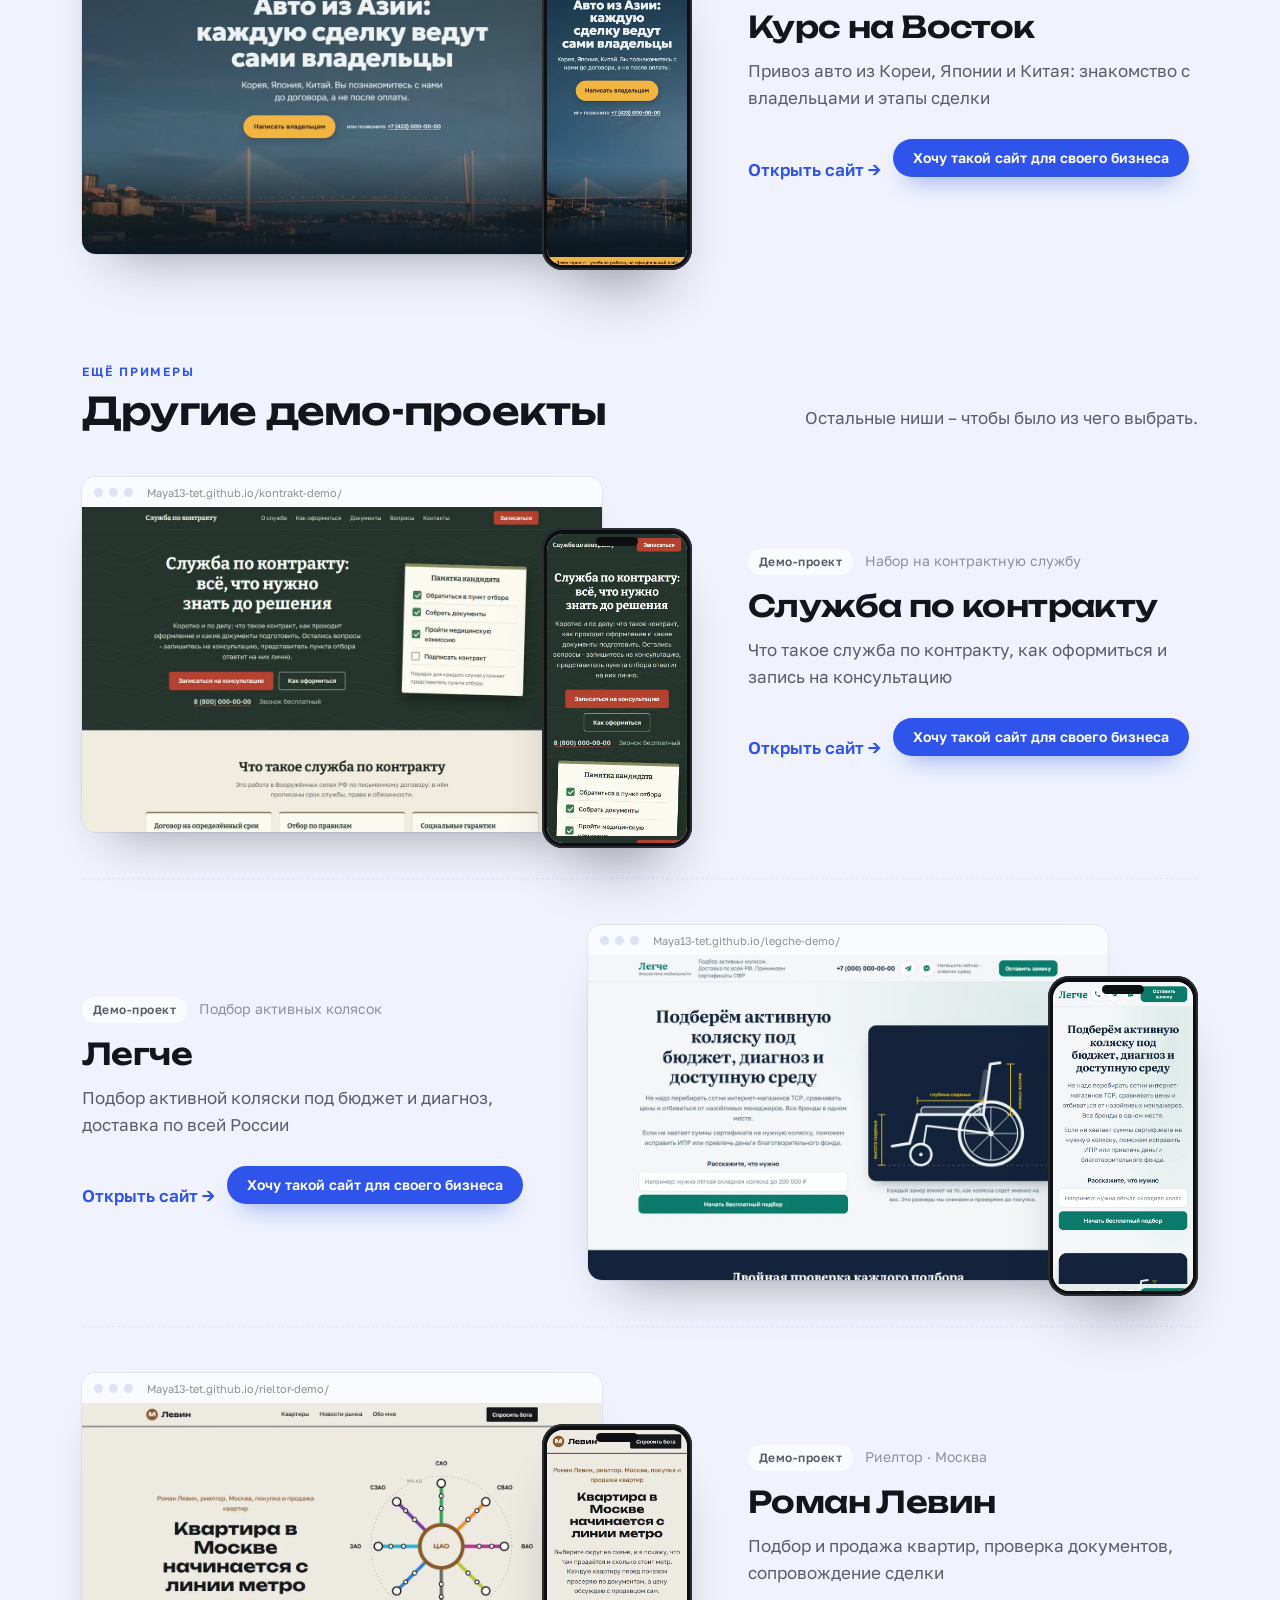
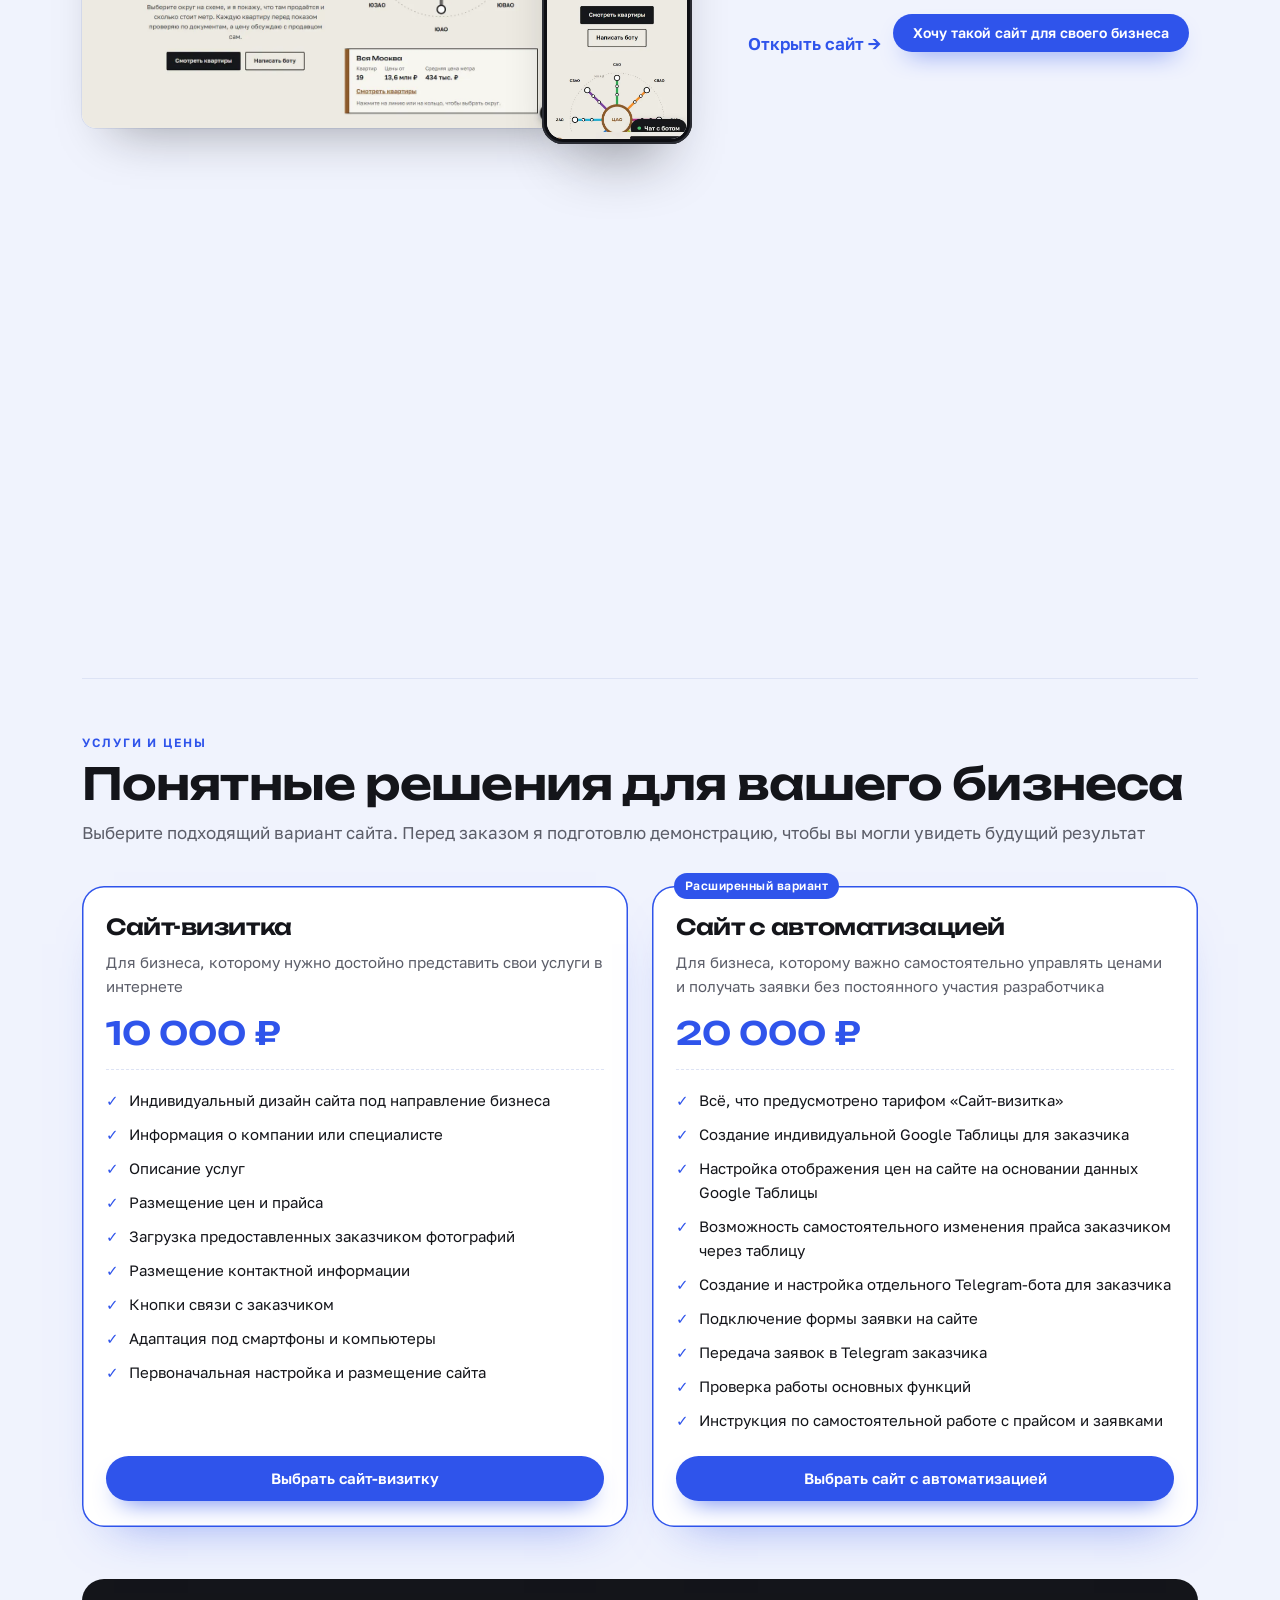
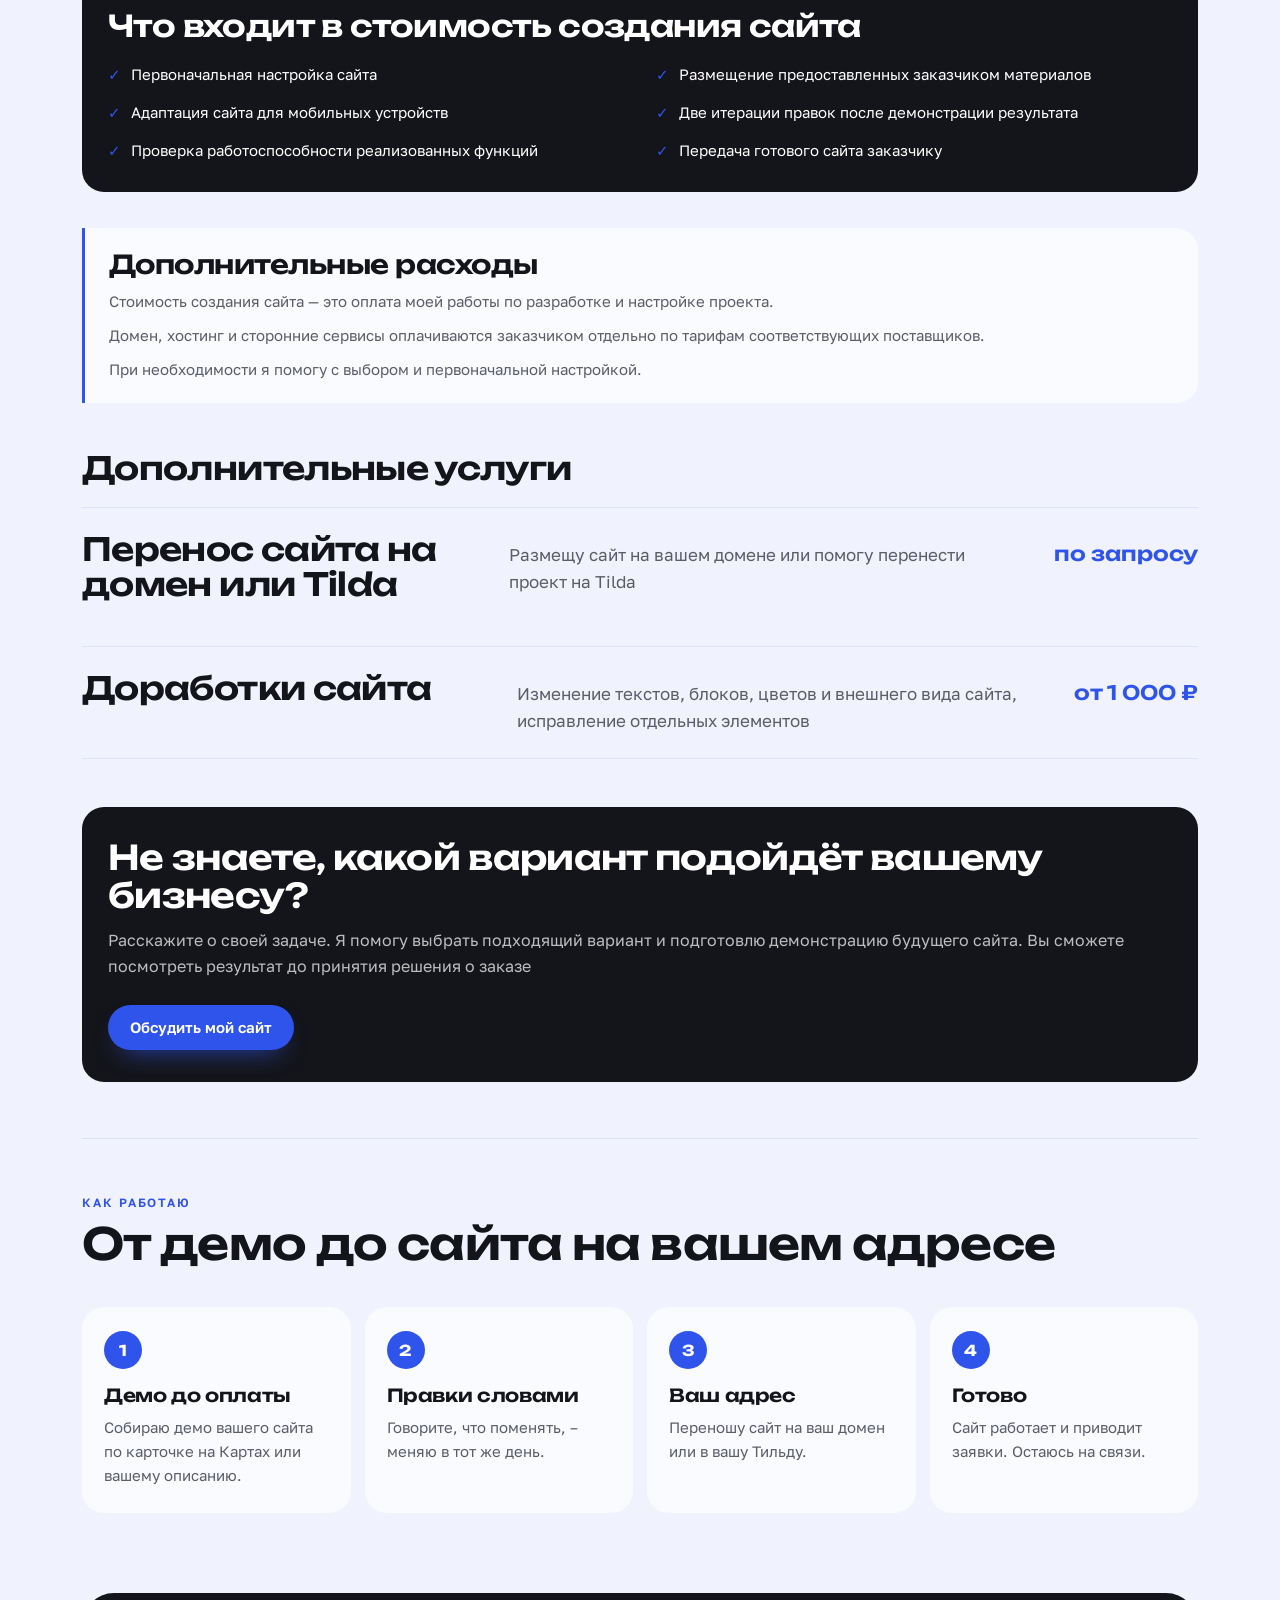
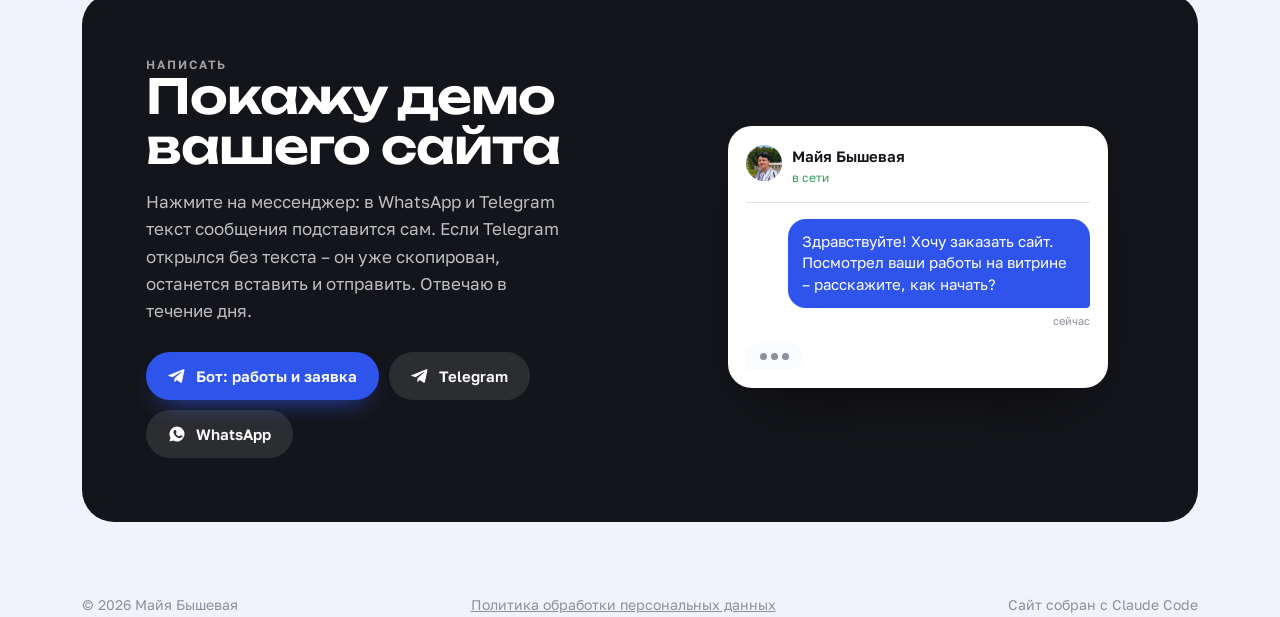
==== commit 33a9d4fe: "Подзаголовок раздела услуг на всю ширину" ====
--- a/index.html
+++ b/index.html
@@ -87,6 +87,7 @@
 .block-head{display:flex;flex-wrap:wrap;align-items:end;justify-content:space-between;gap:12px 30px;margin-bottom:40px}
 .block-head h2{font-size:clamp(28px,3.6vw,44px);line-height:1.05;margin-top:10px}
 .block-head p{color:var(--ink-2);max-width:42ch;margin:0}
+#services .block-head p{max-width:none}
 
 /* работы */
 .case{display:grid;gap:28px;align-items:center;padding:36px 0}
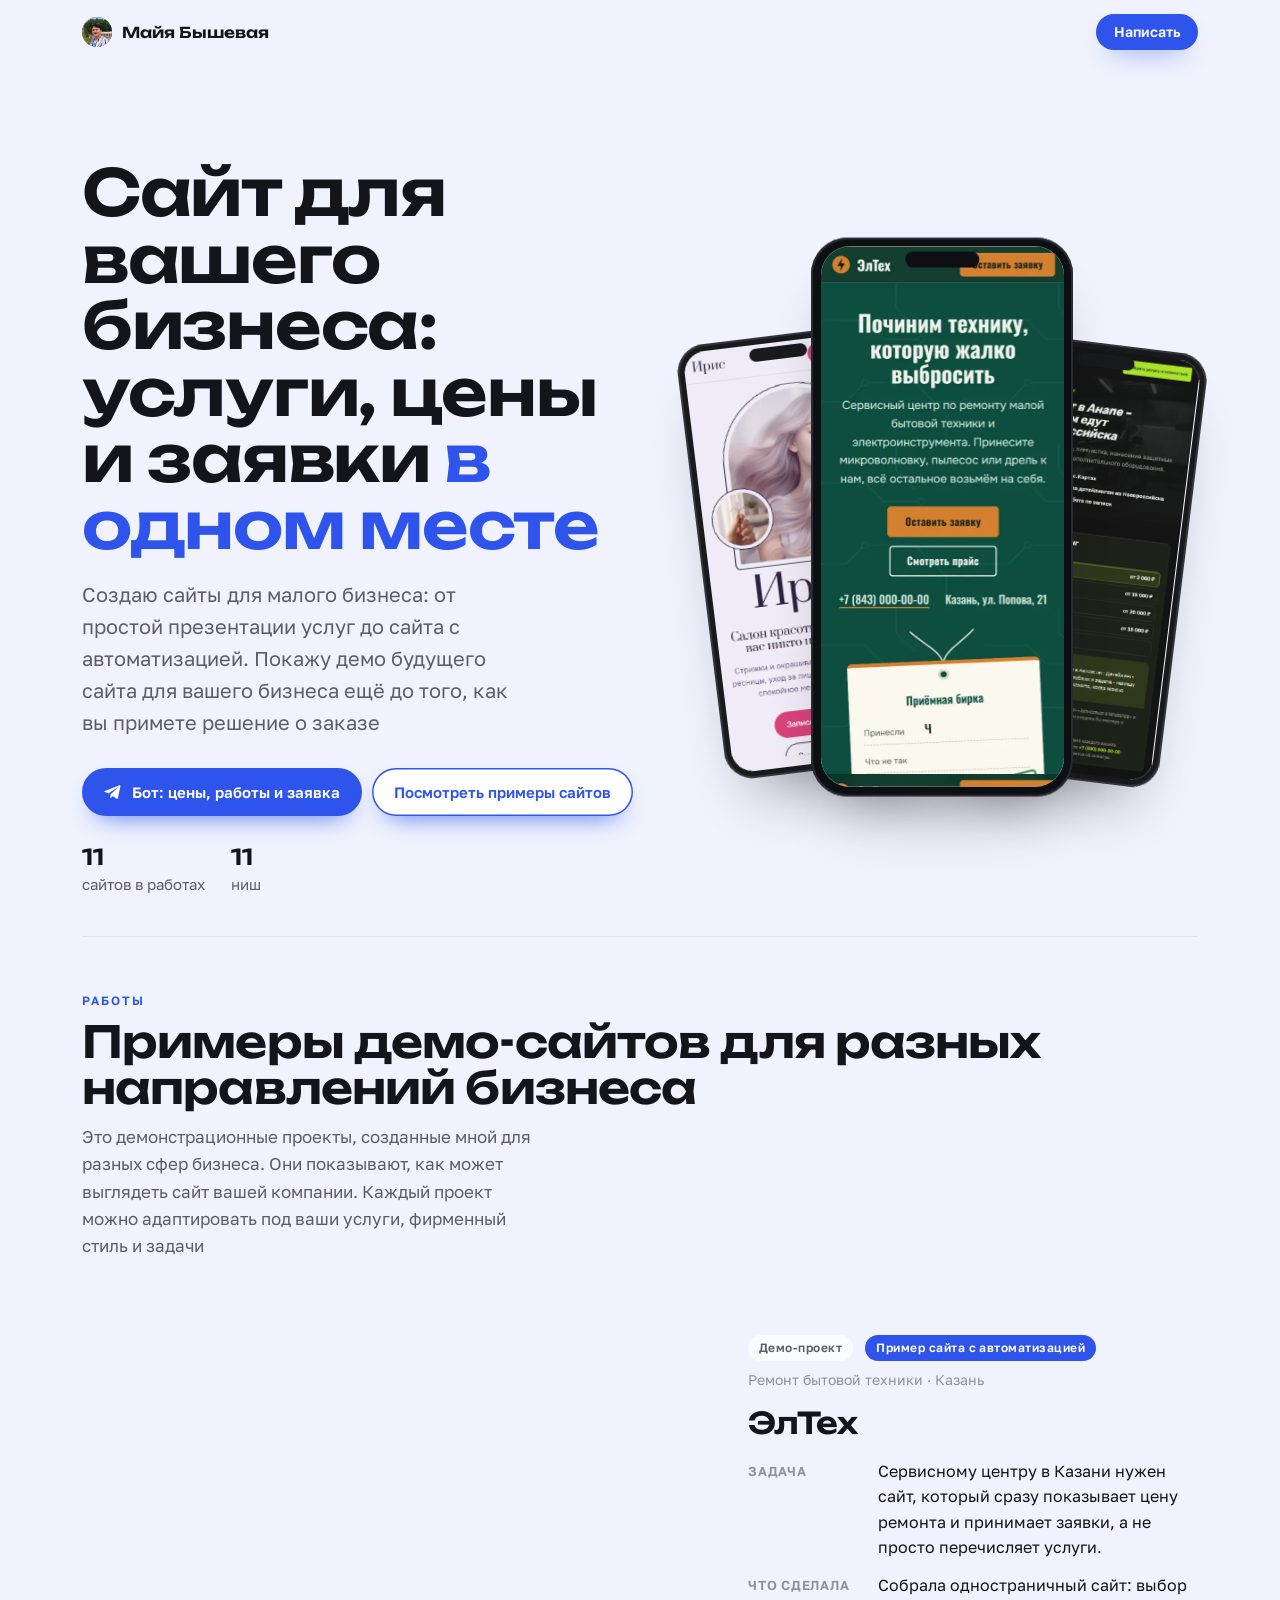
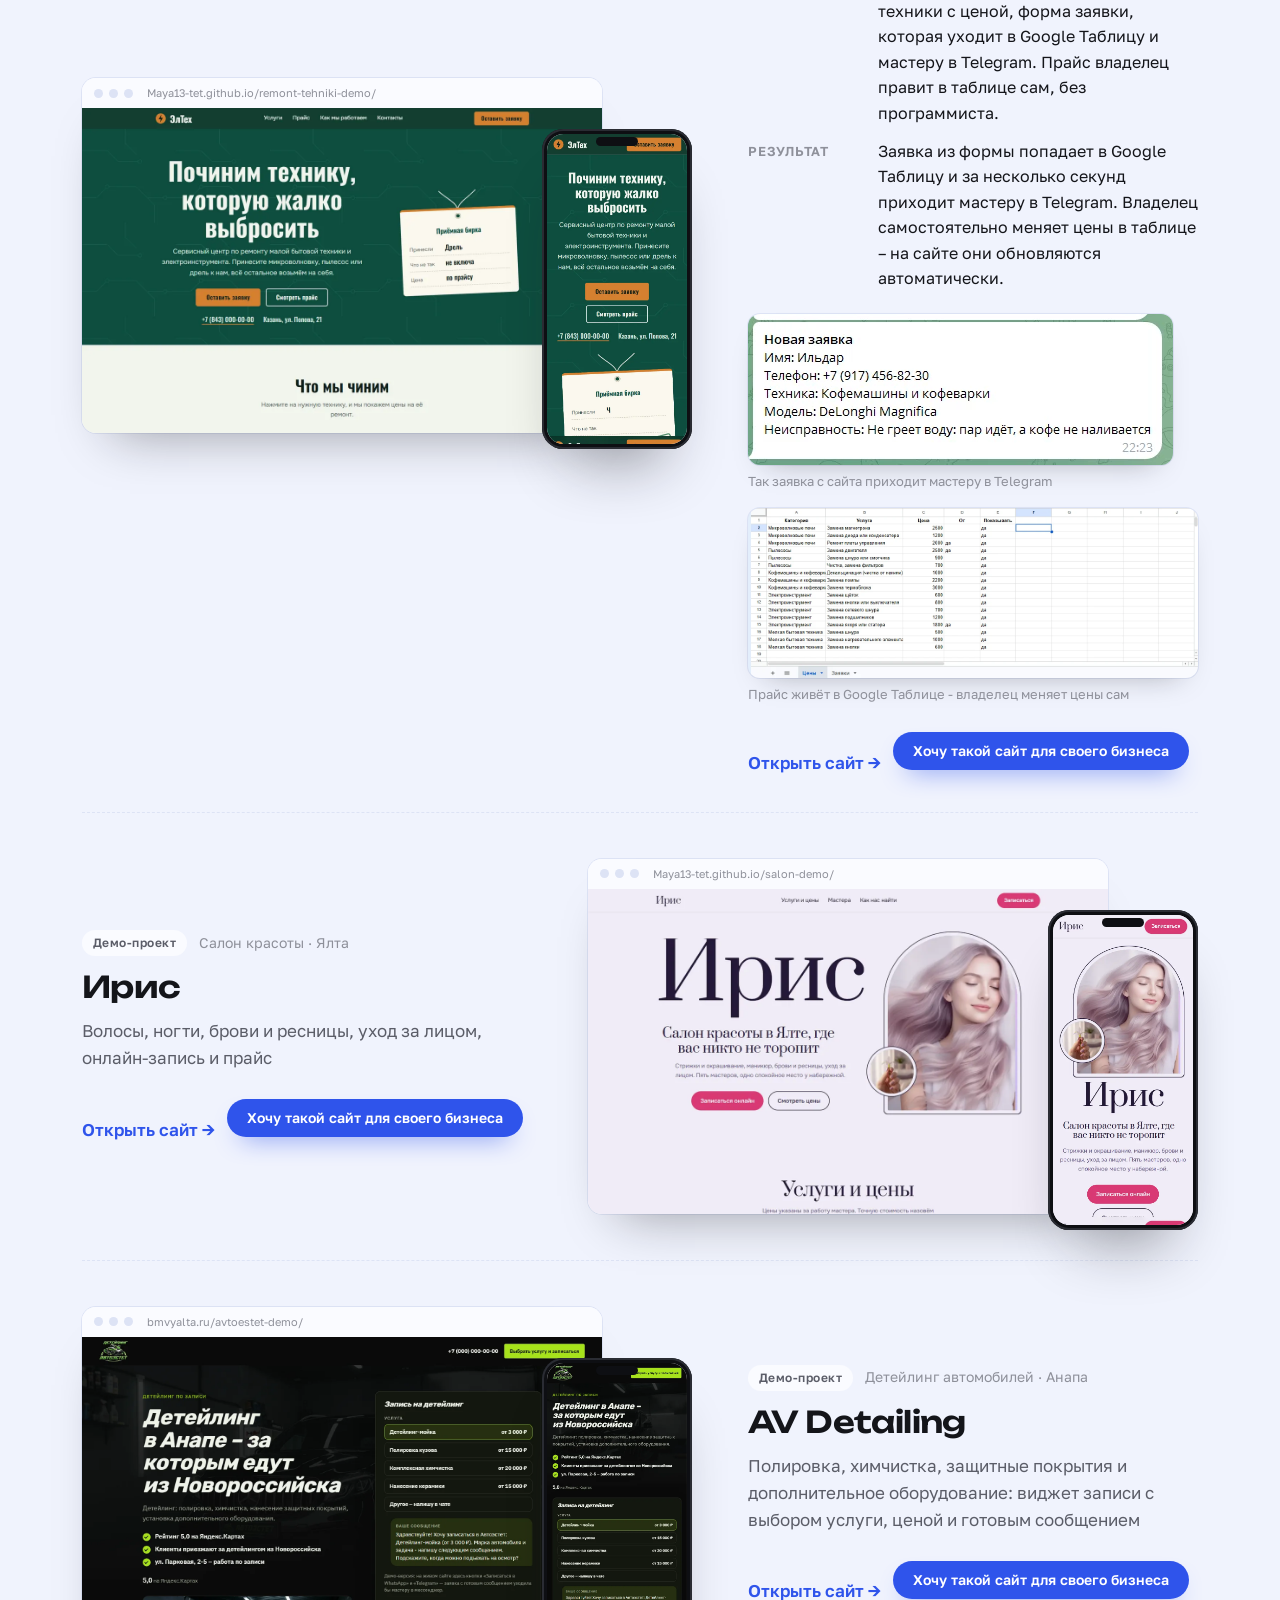
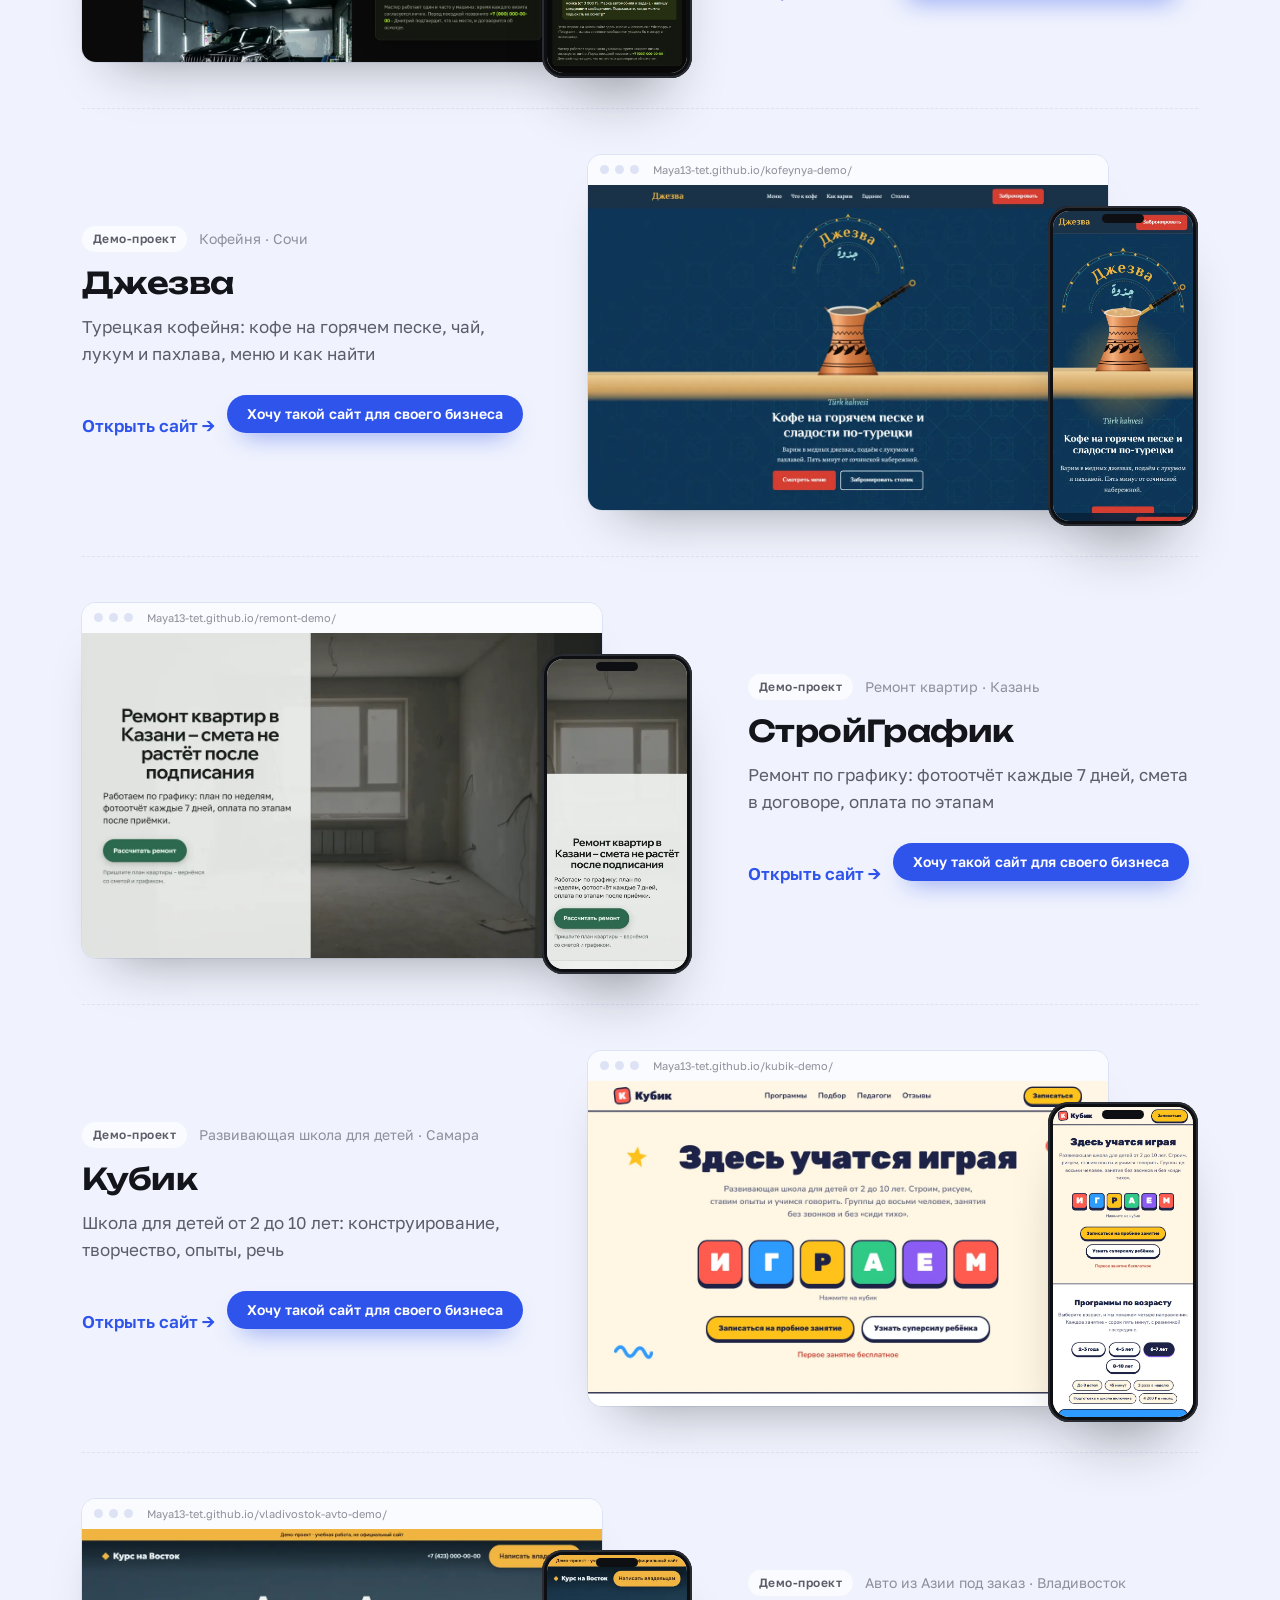
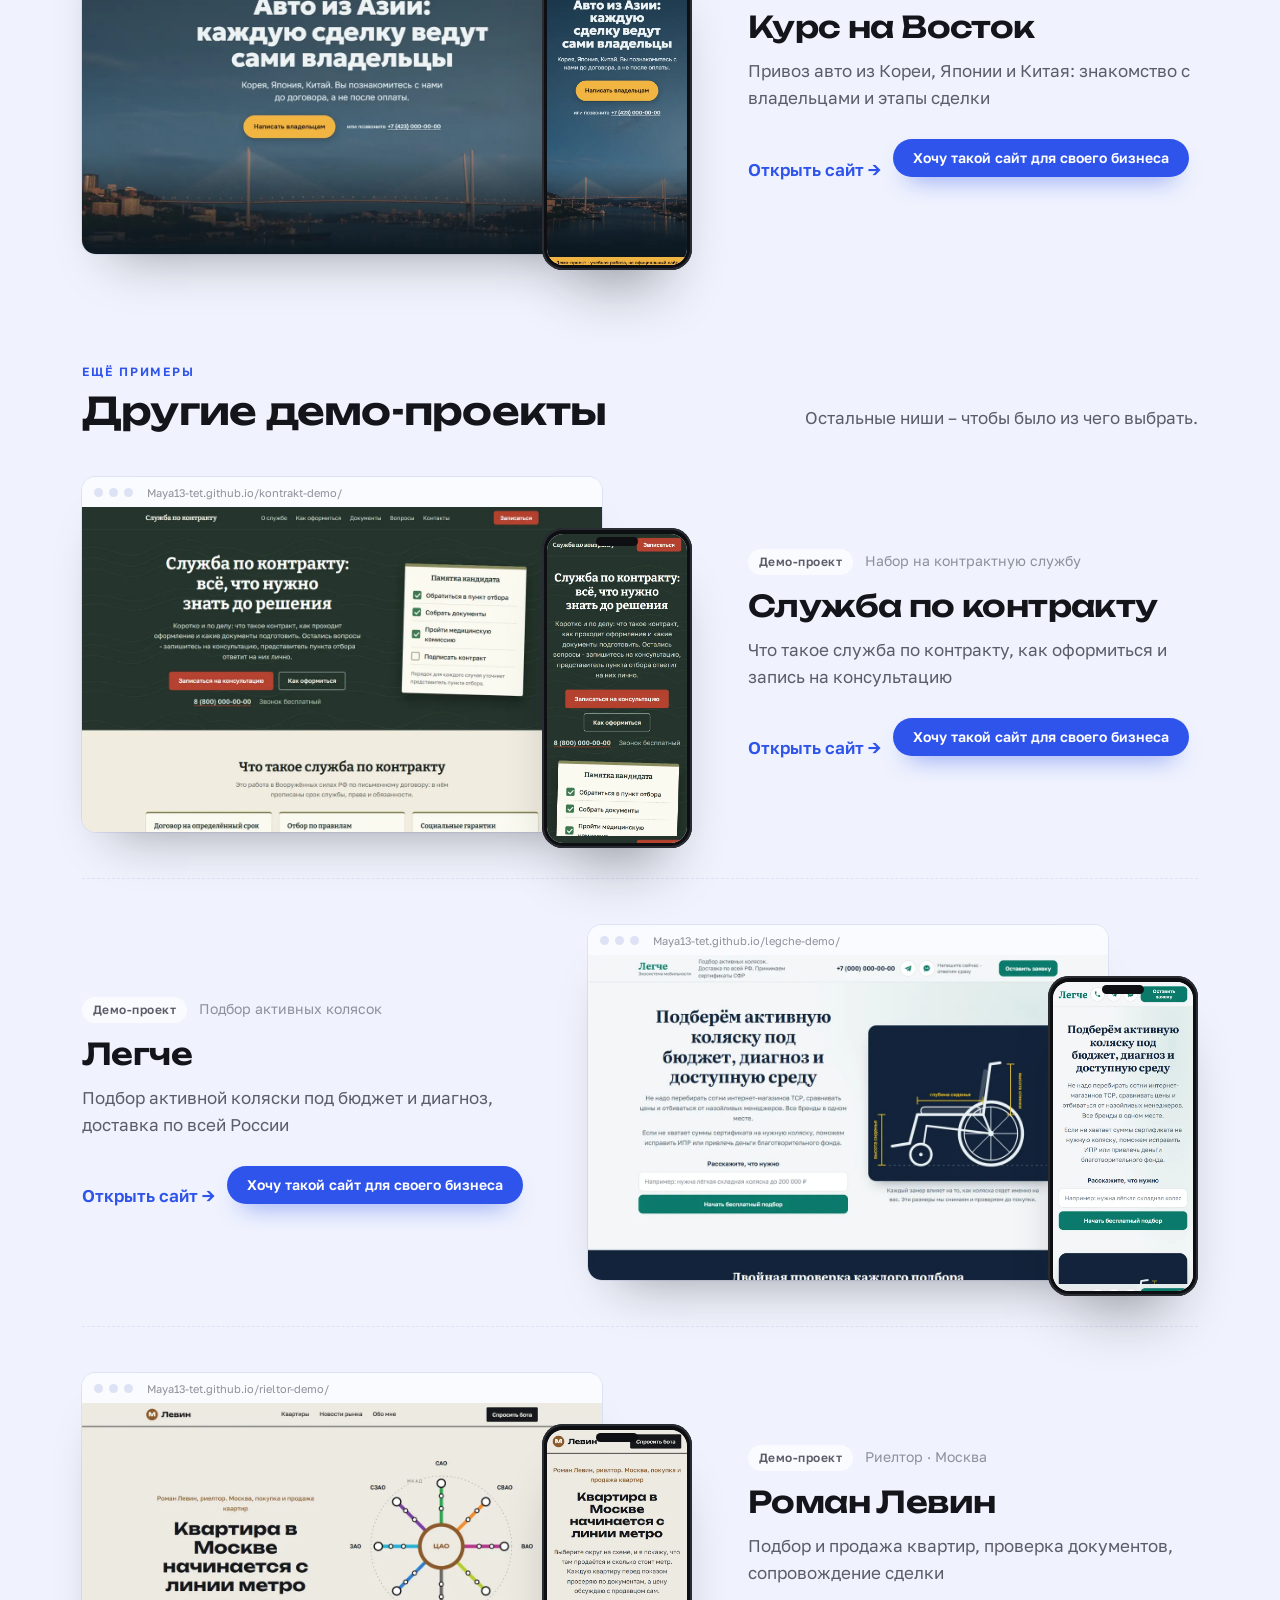
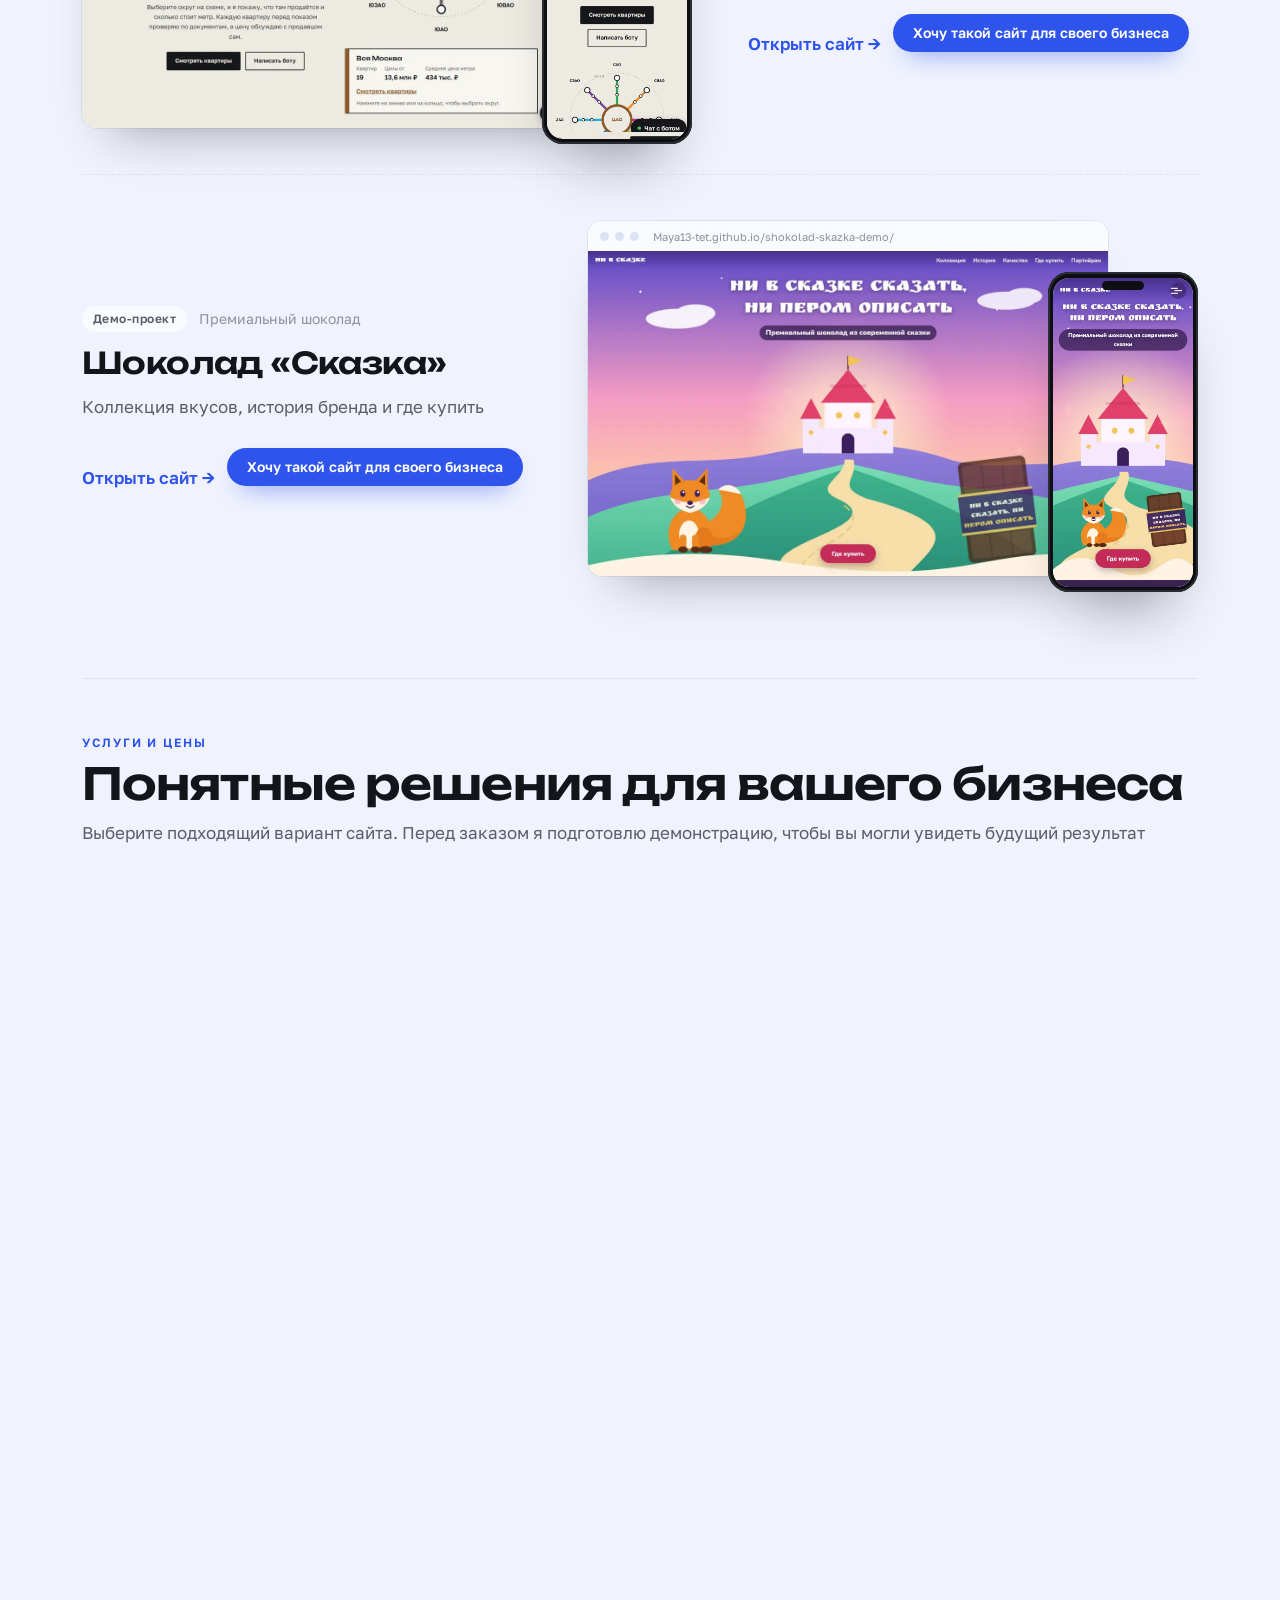
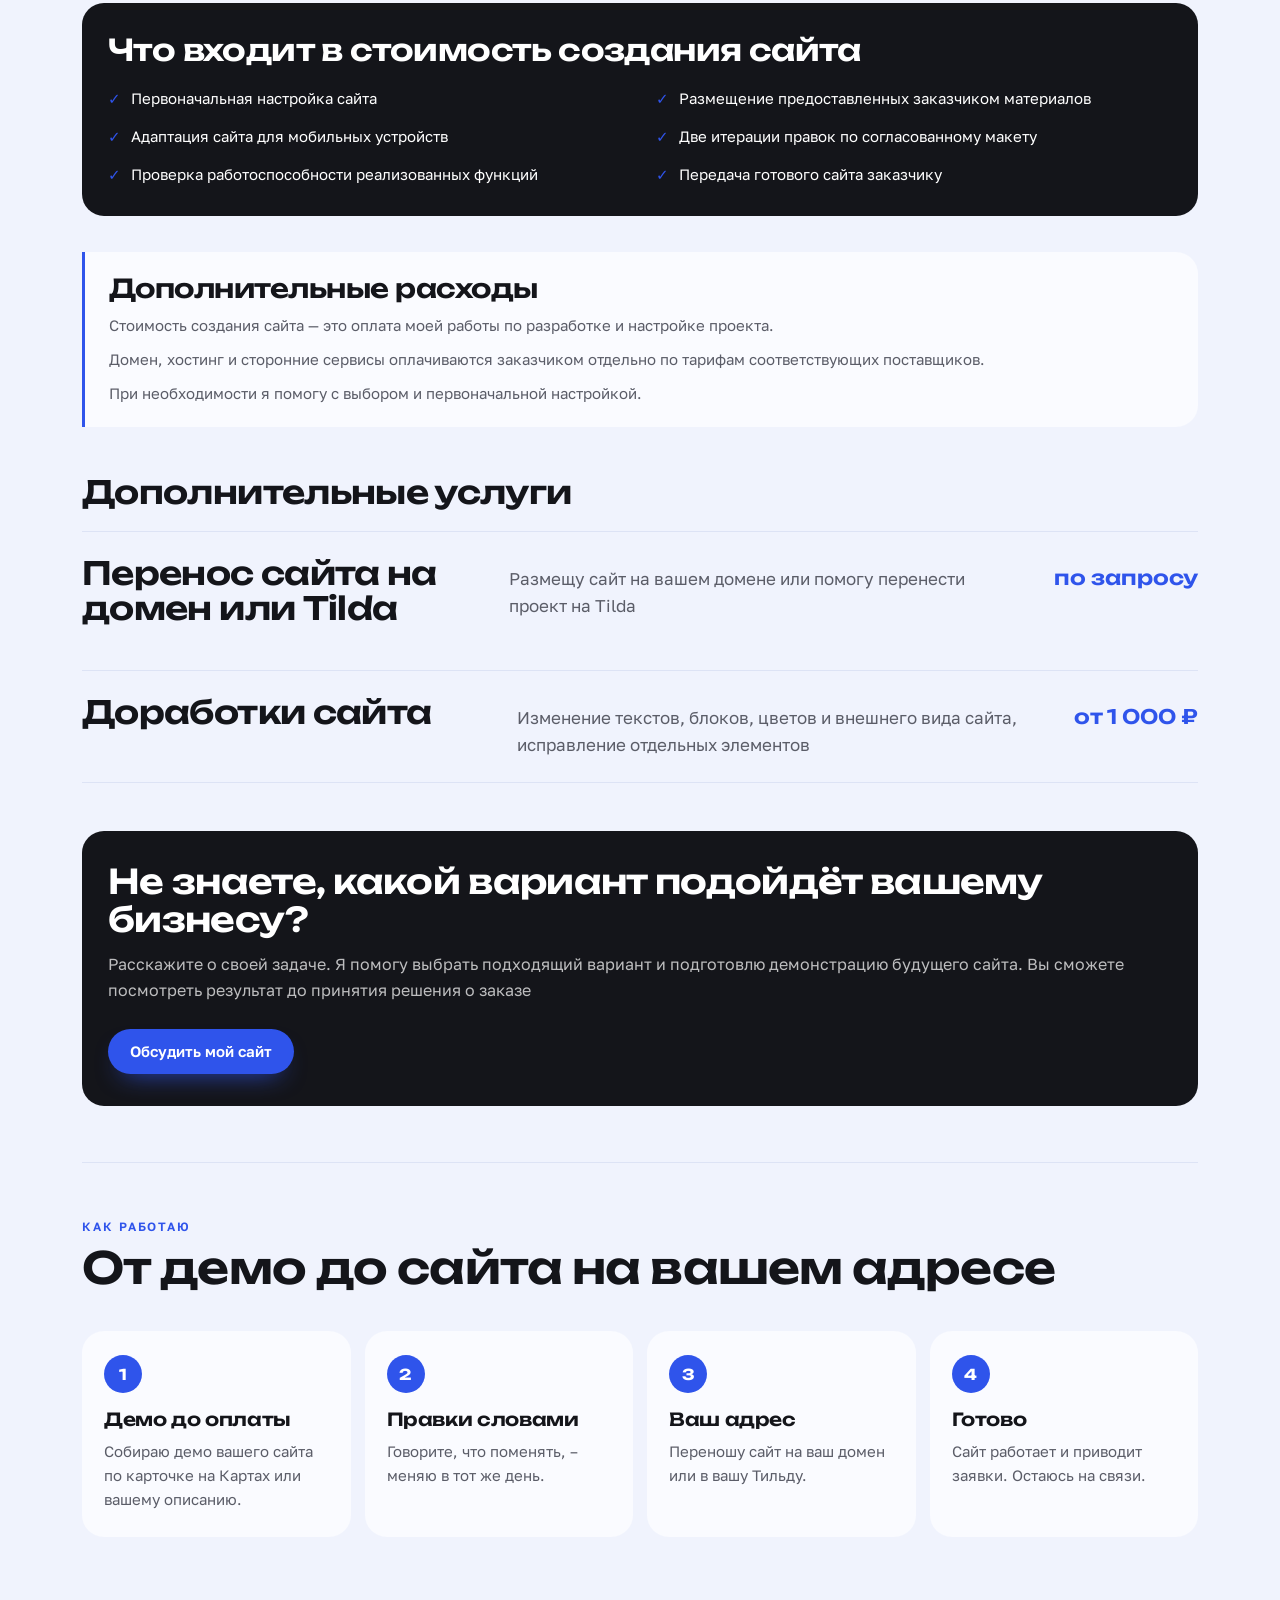
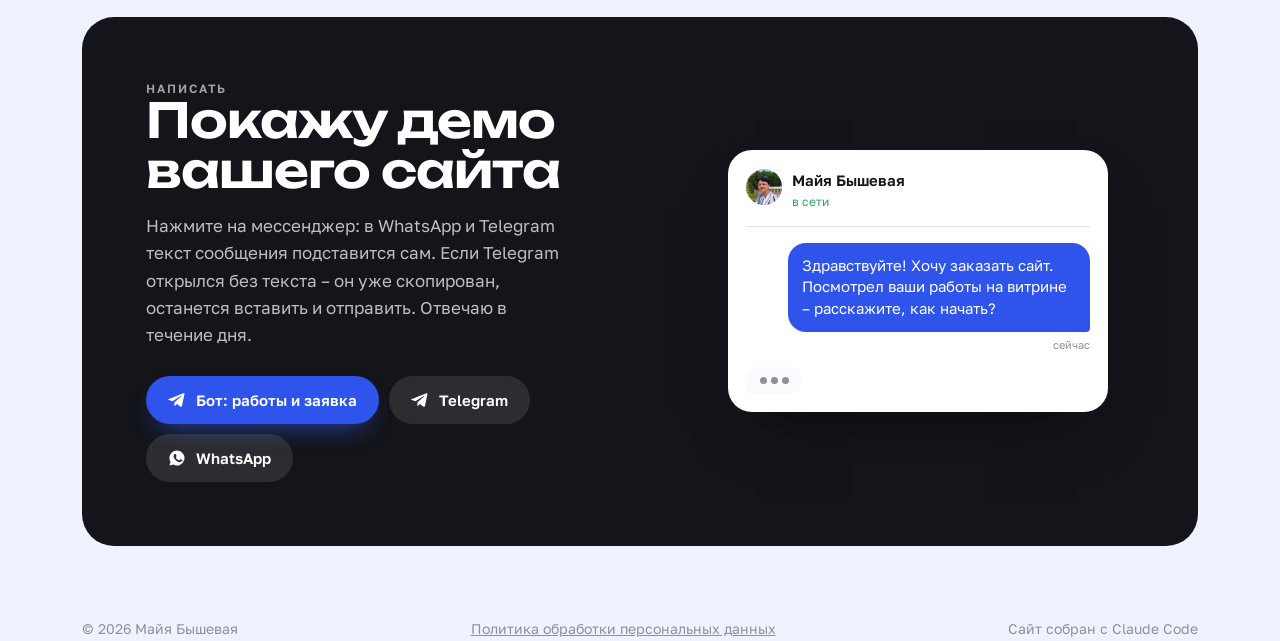
==== commit a65ef2d7: "Точечные правки раздела услуг: формулировки по ТЗ" ====
--- a/index.html
+++ b/index.html
@@ -250,7 +250,7 @@
           <li>Размещение контактной информации</li>
           <li>Кнопки связи с заказчиком</li>
           <li>Адаптация под смартфоны и компьютеры</li>
-          <li>Первоначальная настройка и размещение сайта</li>
+          <li>Первоначальная настройка сайта</li>
         </ul>
         <a class="btn btn-main plan-btn" href="#write" data-bot target="_blank" rel="noopener">Выбрать сайт-визитку</a>
       </article>
@@ -265,7 +265,7 @@
           <li>Создание индивидуальной Google Таблицы для заказчика</li>
           <li>Настройка отображения цен на сайте на основании данных Google Таблицы</li>
           <li>Возможность самостоятельного изменения прайса заказчиком через таблицу</li>
-          <li>Создание и настройка отдельного Telegram-бота для заказчика</li>
+          <li>Создание и настройка персонального Telegram-бота для приёма заявок</li>
           <li>Подключение формы заявки на сайте</li>
           <li>Передача заявок в Telegram заказчика</li>
           <li>Проверка работы основных функций</li>
@@ -281,7 +281,7 @@
         <li>Первоначальная настройка сайта</li>
         <li>Размещение предоставленных заказчиком материалов</li>
         <li>Адаптация сайта для мобильных устройств</li>
-        <li>Две итерации правок после демонстрации результата</li>
+        <li>Две итерации правок по согласованному макету</li>
         <li>Проверка работоспособности реализованных функций</li>
         <li>Передача готового сайта заказчику</li>
       </ul>
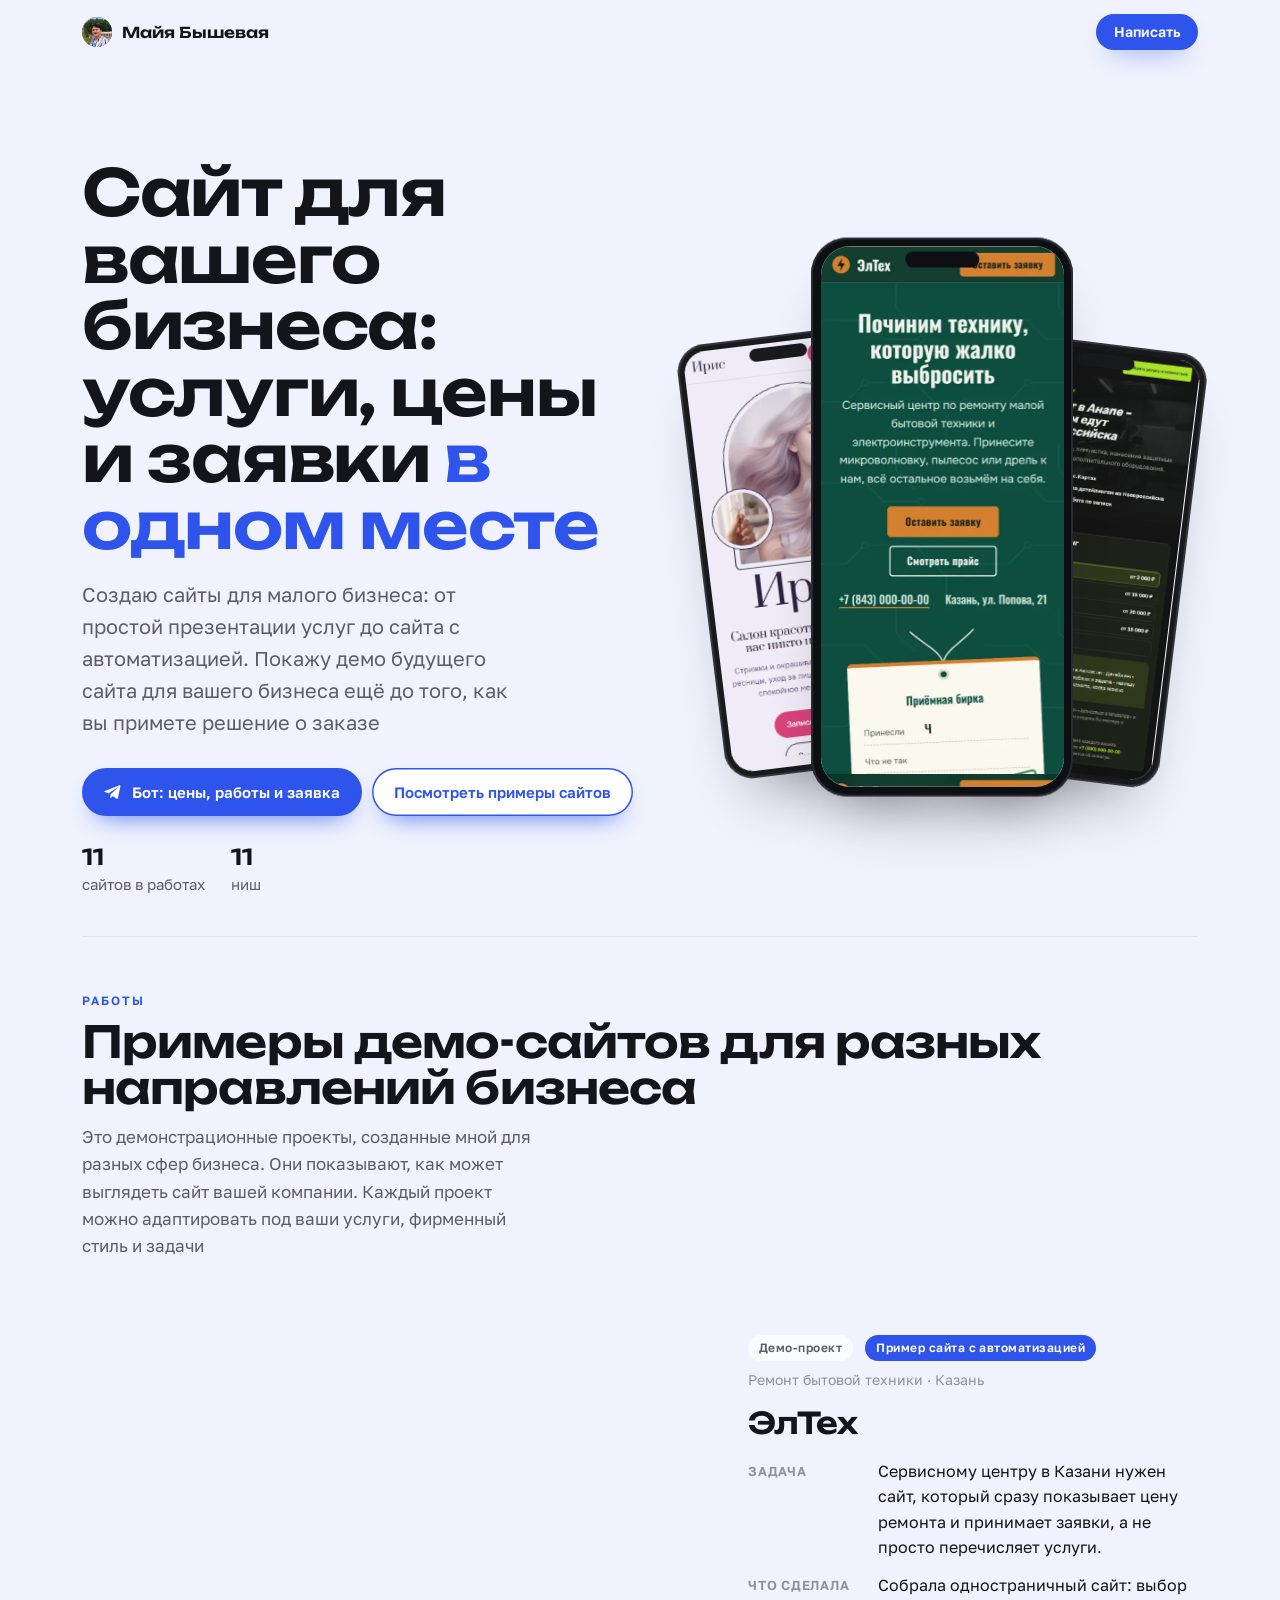
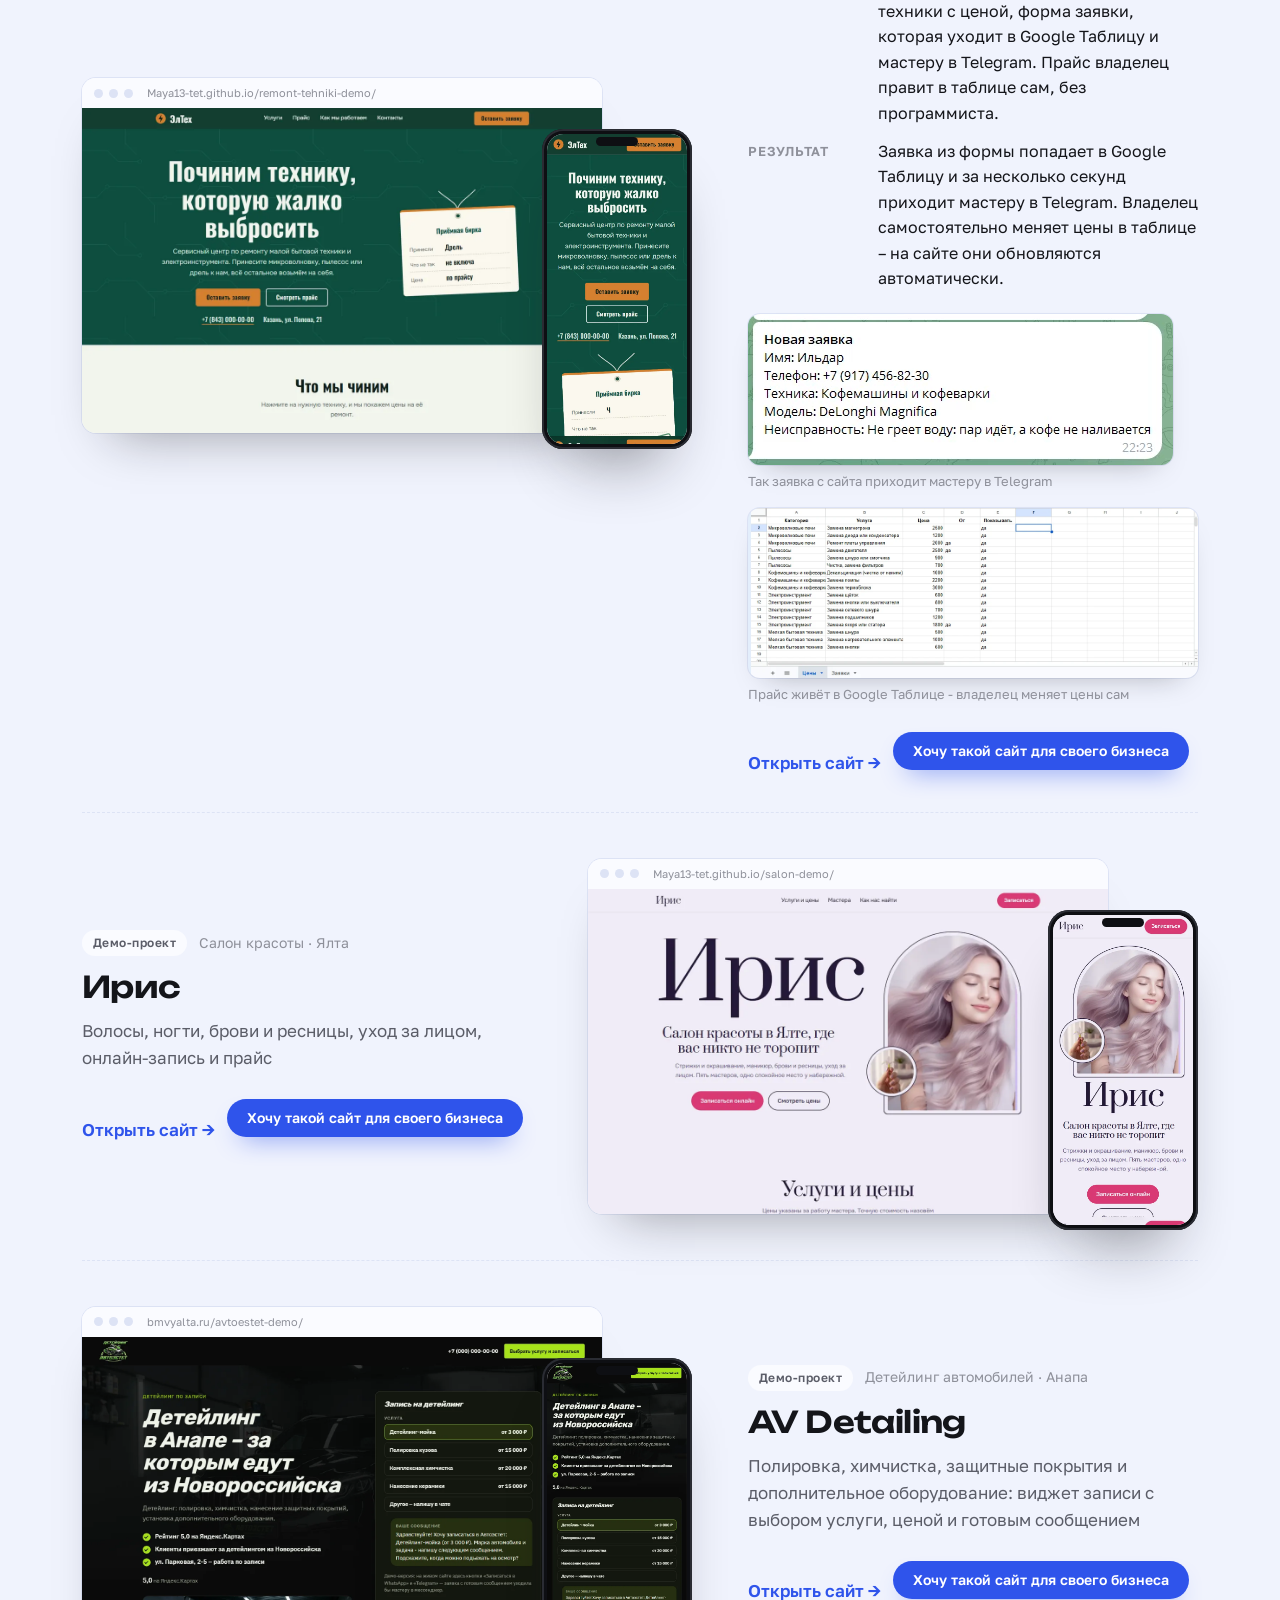
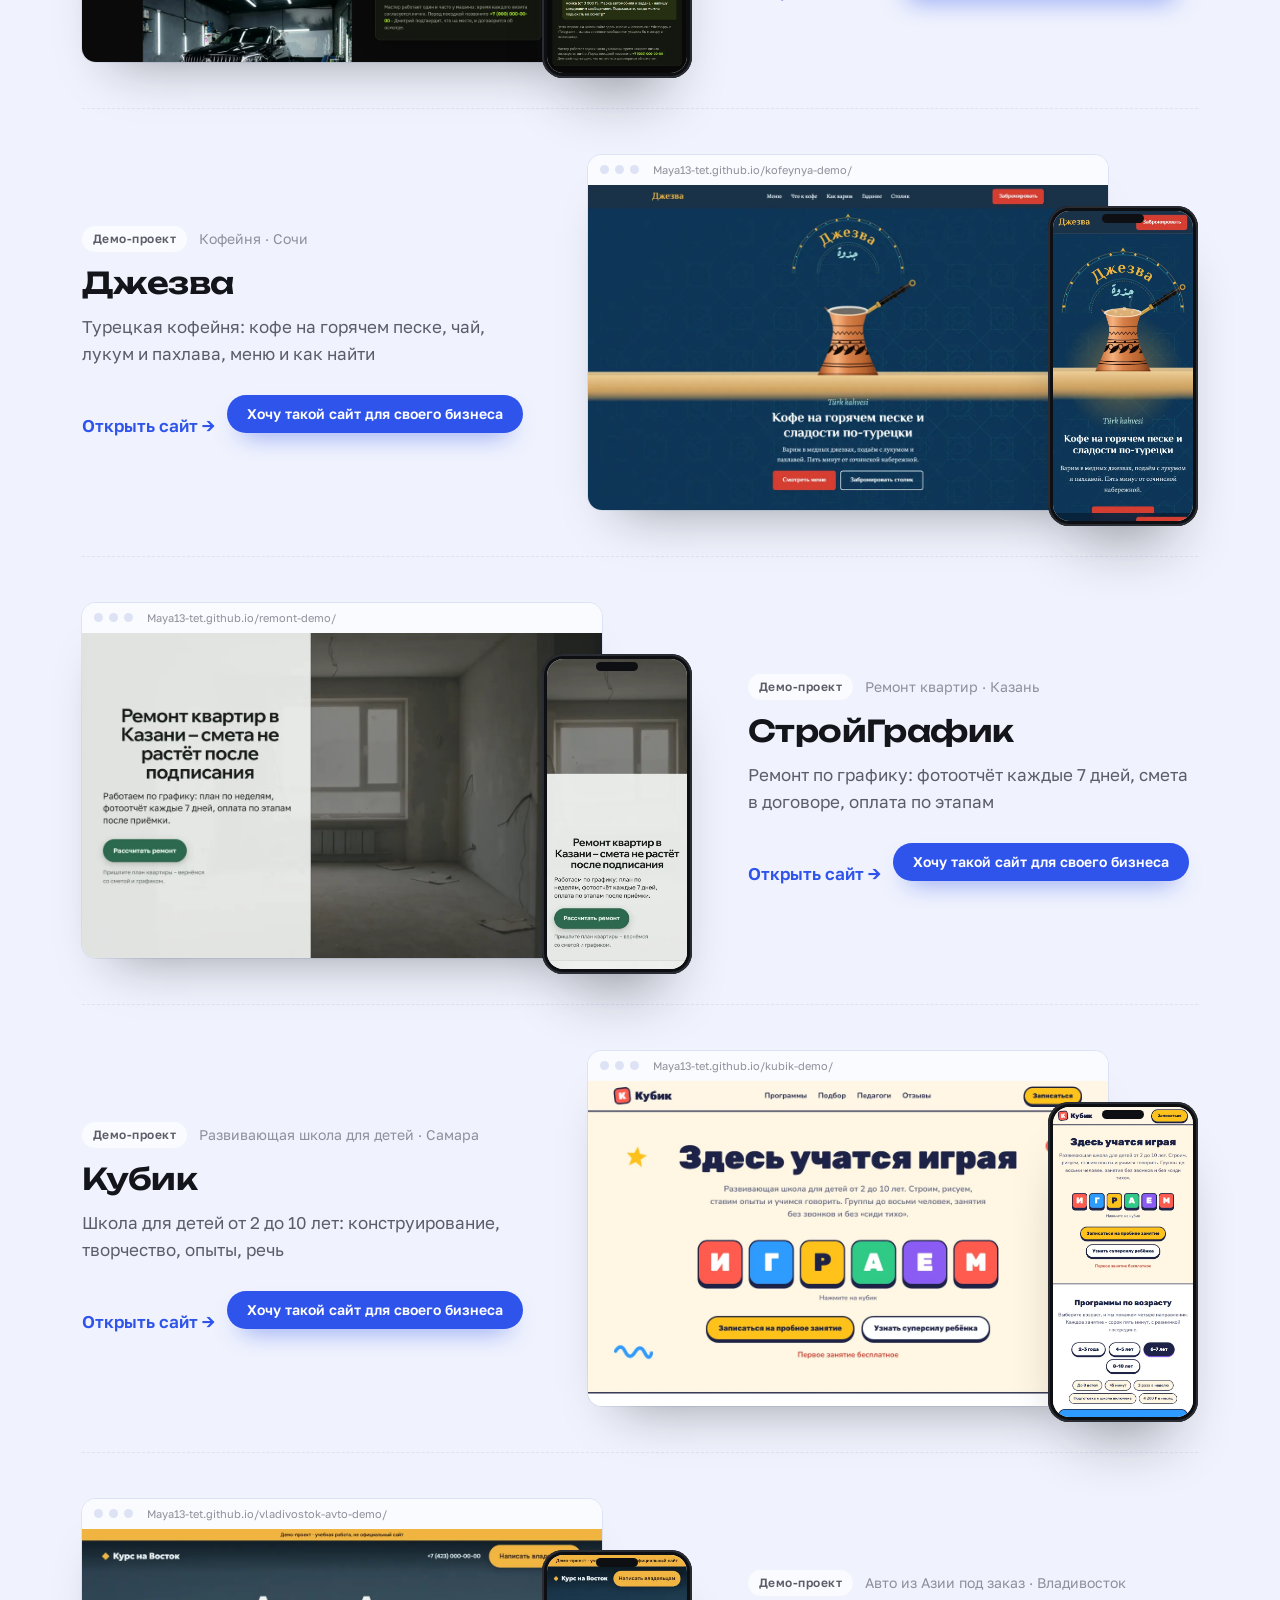
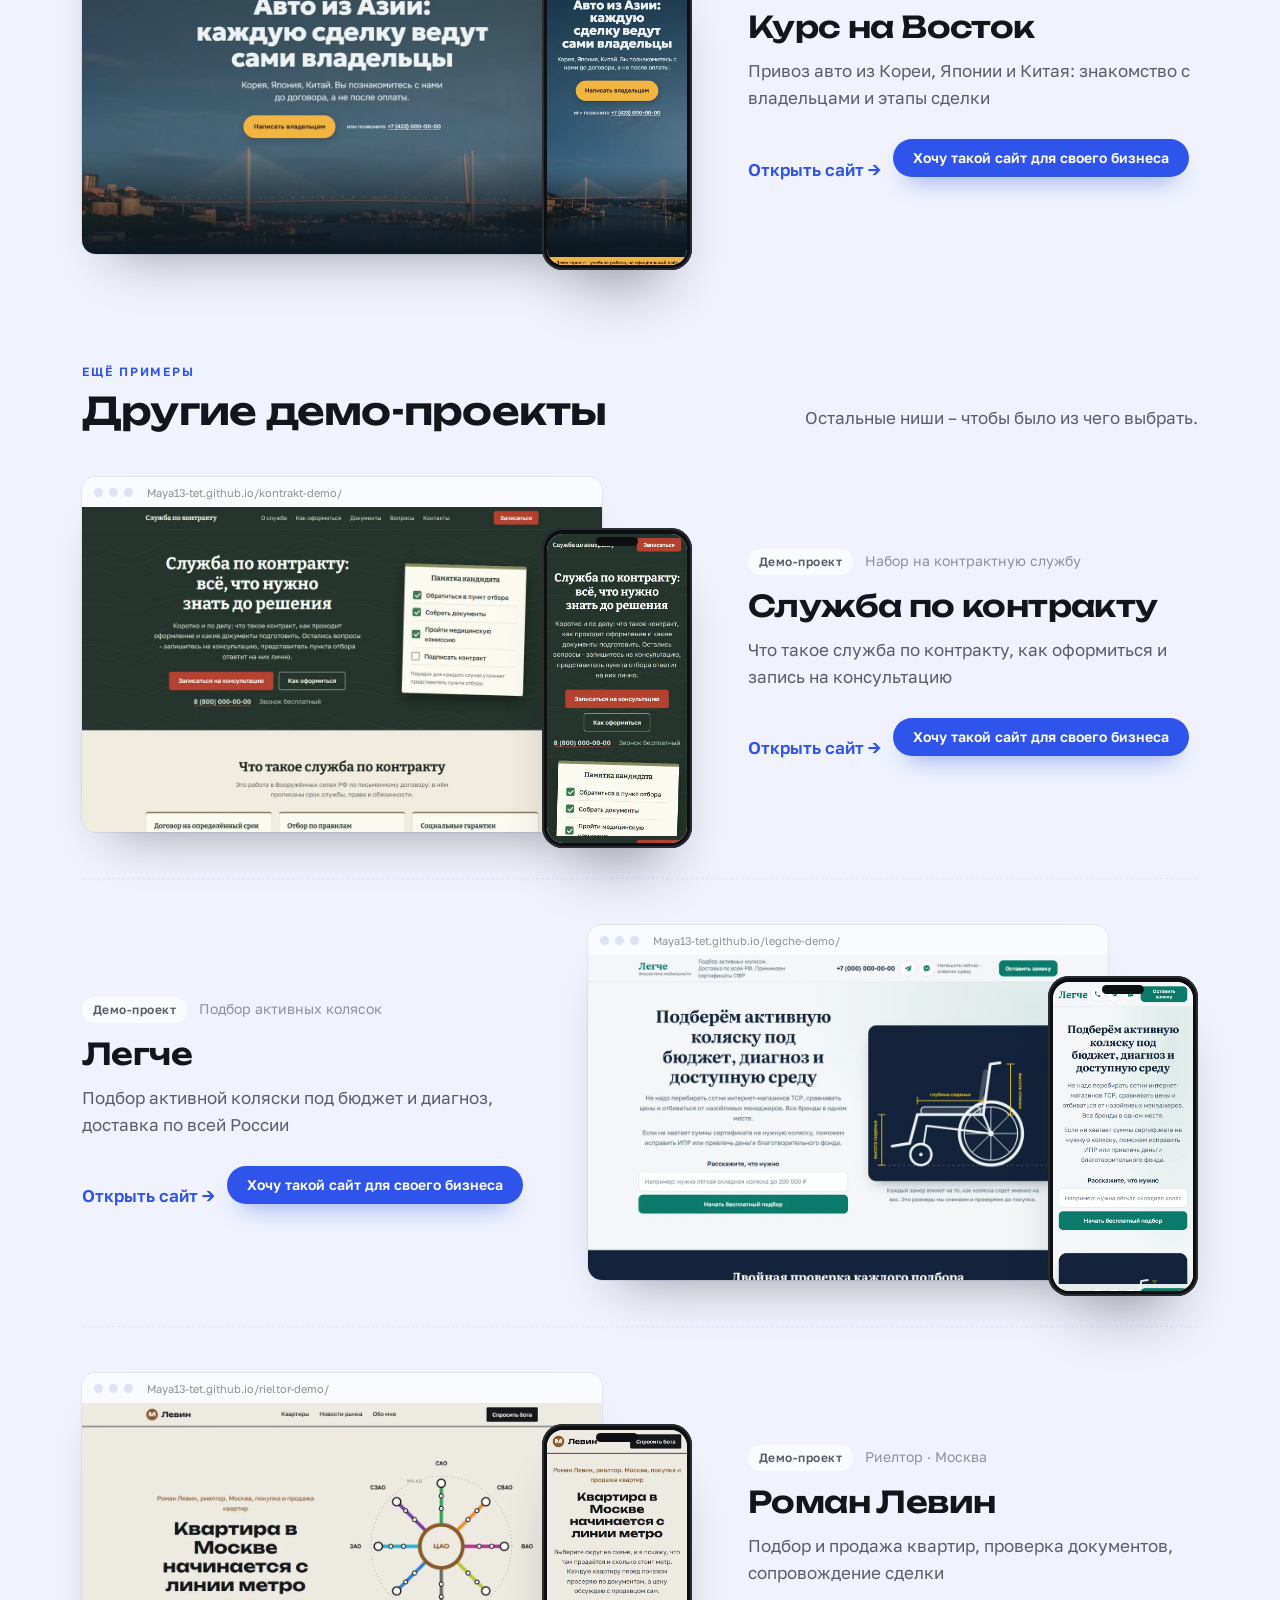
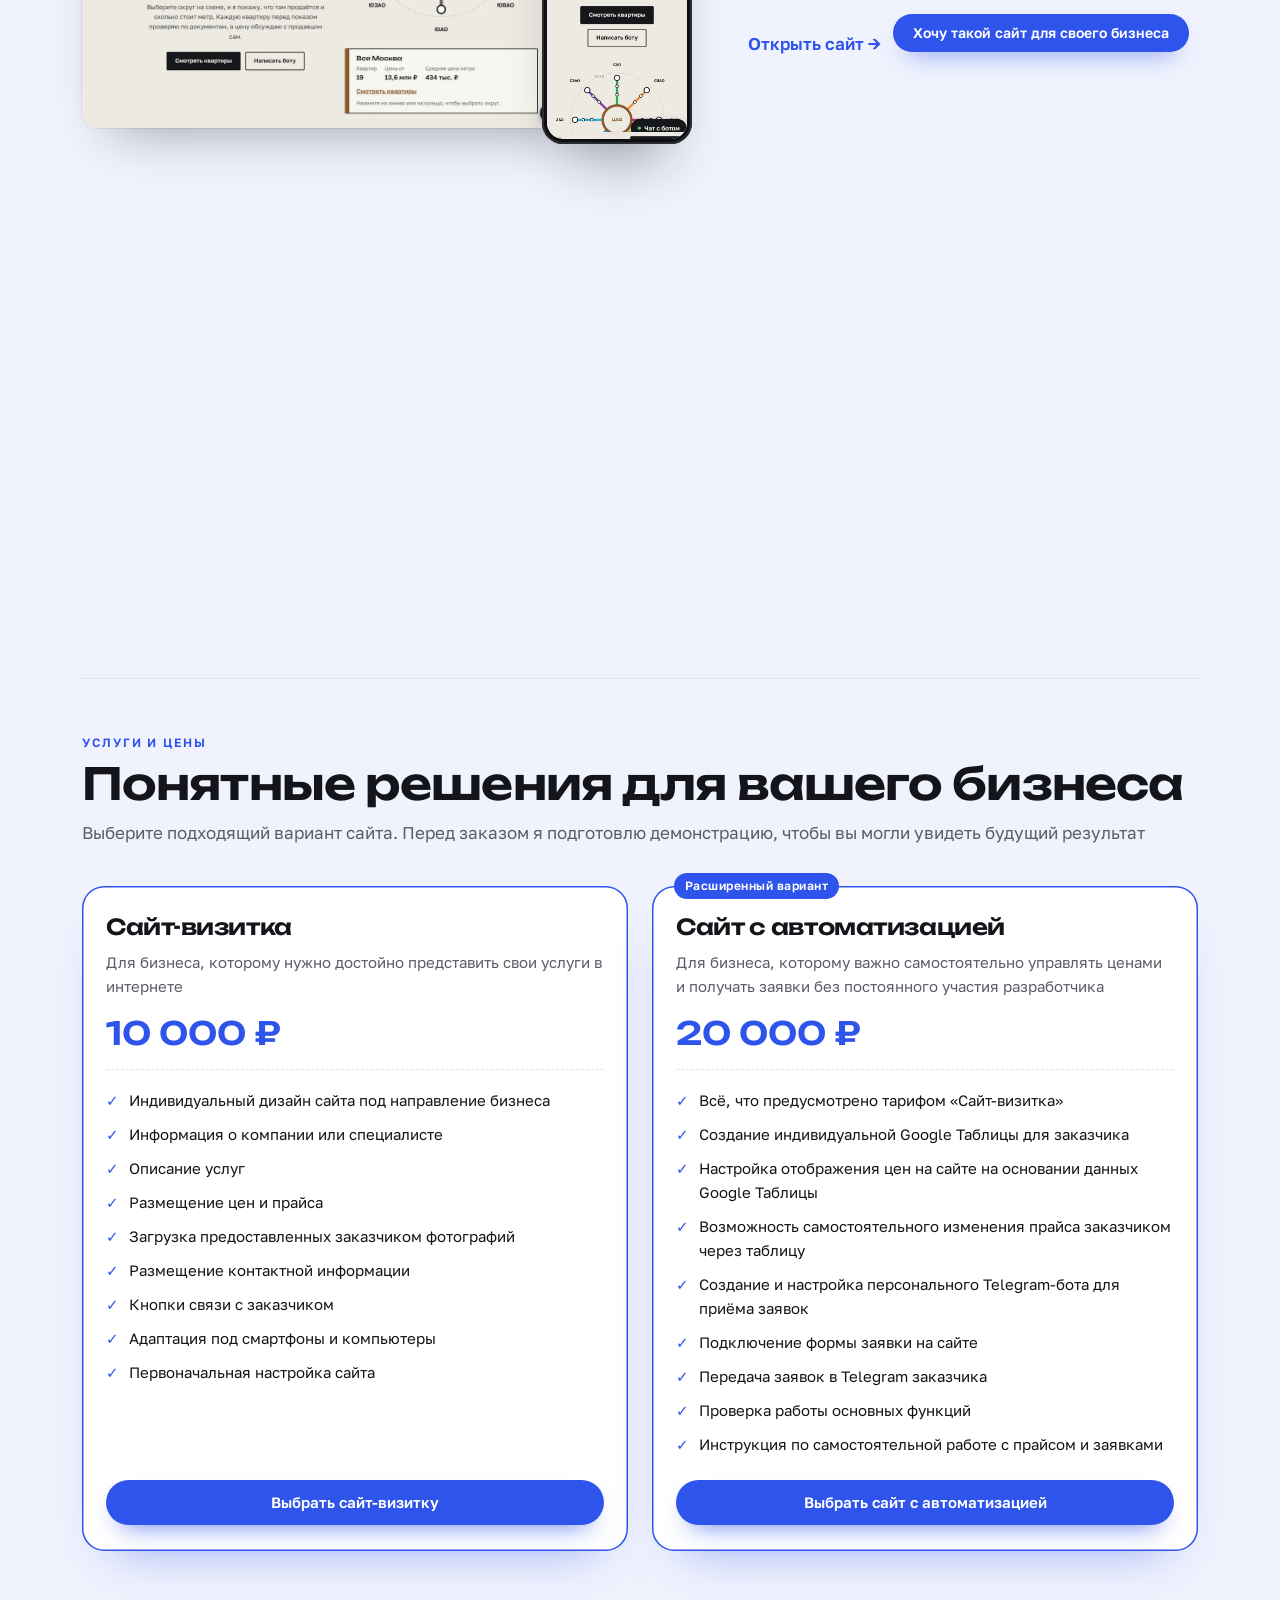
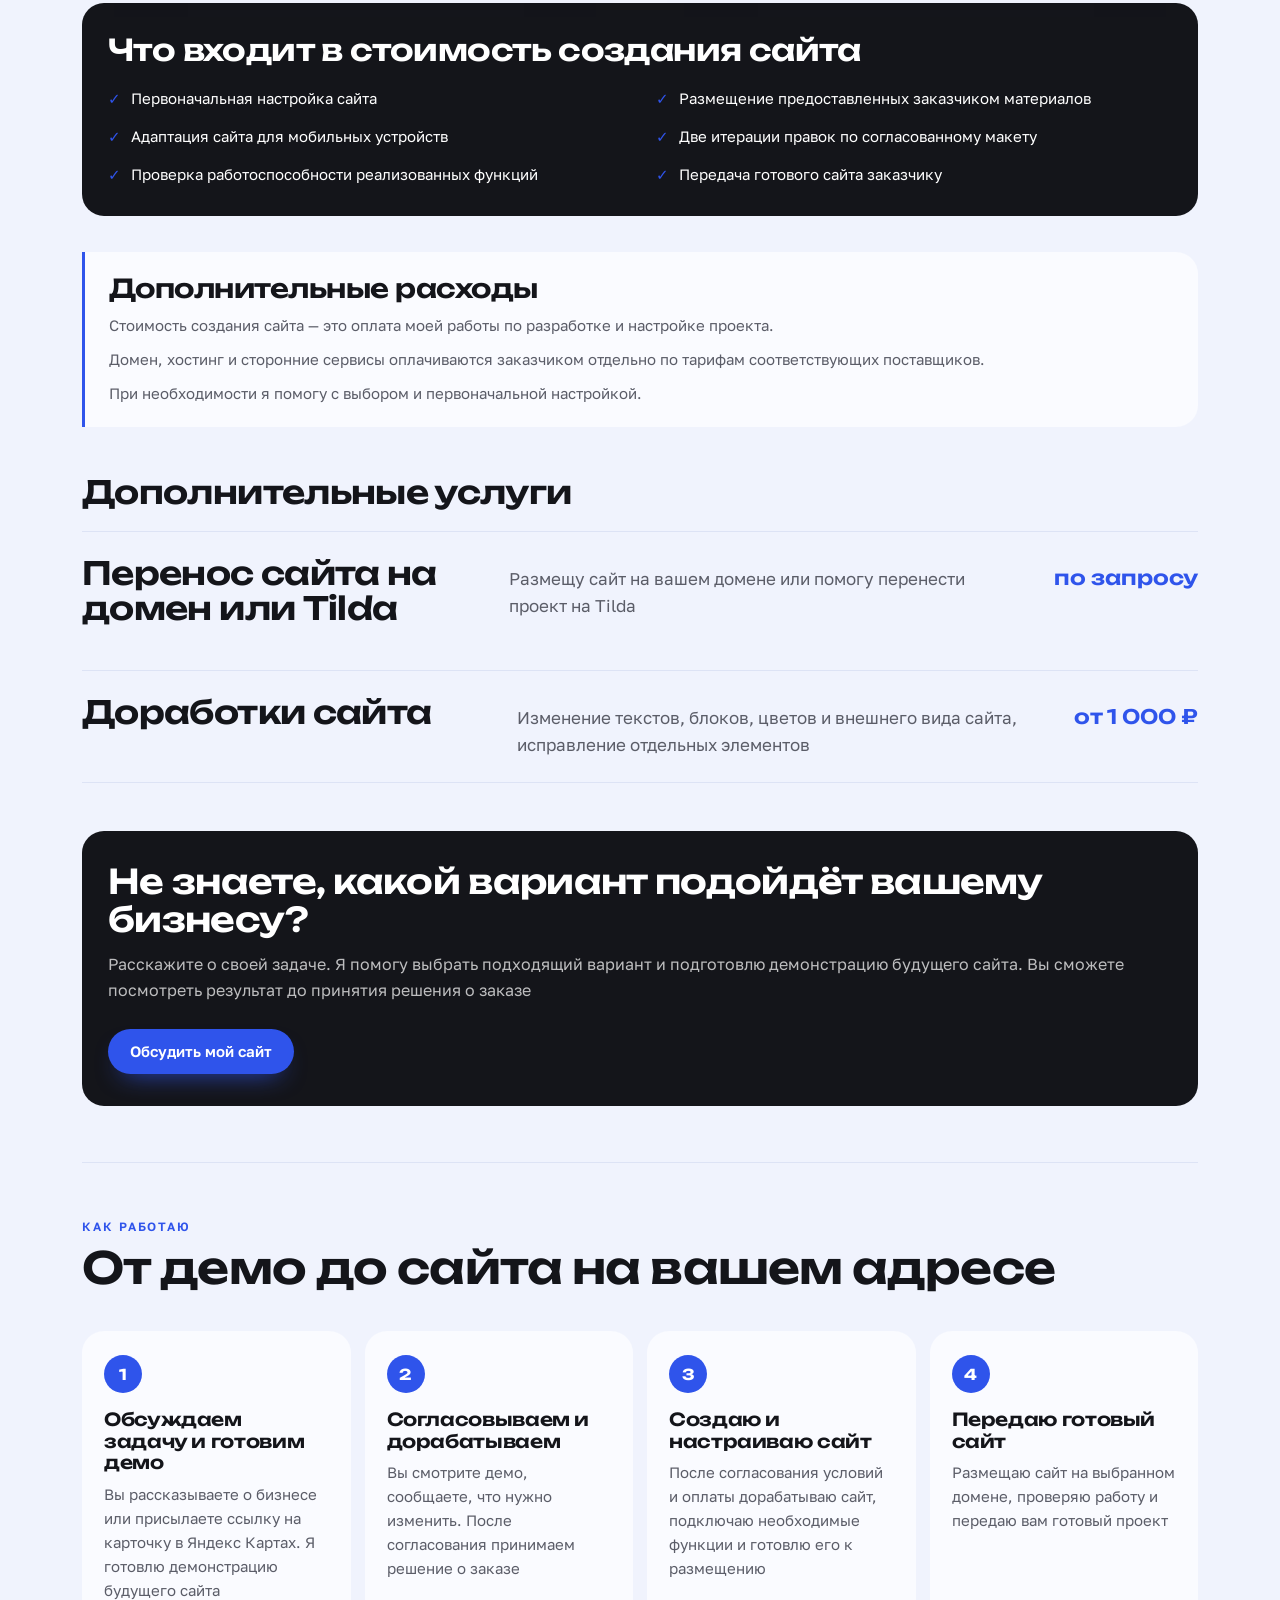
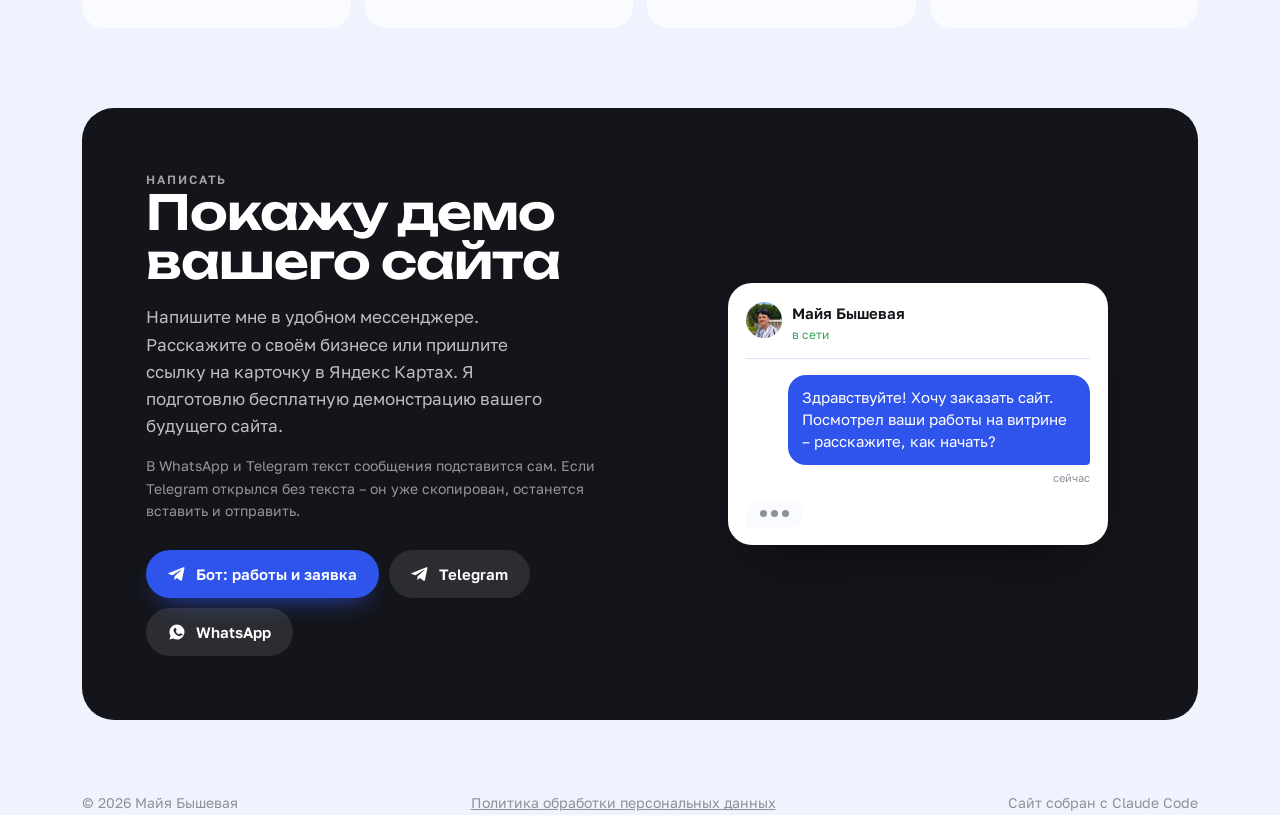
==== commit ea8b8674: "Новые шаги работы и текст контактного блока по ТЗ" ====
--- a/index.html
+++ b/index.html
@@ -315,7 +315,8 @@
     <div>
       <div class="eyebrow" style="color:rgba(255,255,255,.6)">Написать</div>
       <h2 id="finalTitle">Покажу демо вашего сайта</h2>
-      <p>Нажмите на мессенджер: в WhatsApp и Telegram текст сообщения подставится сам. Если Telegram открылся без текста – он уже скопирован, останется вставить и отправить. Отвечаю в течение дня.</p>
+      <p>Напишите мне в удобном мессенджере. Расскажите о своём бизнесе или пришлите ссылку на карточку в Яндекс Картах. Я подготовлю бесплатную демонстрацию вашего будущего сайта.</p>
+      <p style="font-size:14px;color:rgba(255,255,255,.55);max-width:52ch">В WhatsApp и Telegram текст сообщения подставится сам. Если Telegram открылся без текста – он уже скопирован, останется вставить и отправить.</p>
       <div class="cta" data-cta></div>
     </div>
     <div class="chat" aria-hidden="true">
@@ -423,10 +424,10 @@
 
   $('price').innerHTML = (D.services || []).map((s) => `<li><h3>${esc(s.title)}</h3><p>${esc(s.desc || '')}</p><span class="sum">${esc(s.price || 'по запросу')}</span></li>`).join('');
   $('steps').innerHTML = (D.steps || [
-    ['Демо до оплаты', 'Собираю демо вашего сайта по карточке на Картах или вашему описанию.'],
-    ['Правки словами', 'Говорите, что поменять, – меняю в тот же день.'],
-    ['Ваш адрес', 'Переношу сайт на ваш домен или в вашу Тильду.'],
-    ['Готово', 'Сайт работает и приводит заявки. Остаюсь на связи.']
+    ['Обсуждаем задачу и готовим демо', 'Вы рассказываете о бизнесе или присылаете ссылку на карточку в Яндекс Картах. Я готовлю демонстрацию будущего сайта'],
+    ['Согласовываем и дорабатываем', 'Вы смотрите демо, сообщаете, что нужно изменить. После согласования принимаем решение о заказе'],
+    ['Создаю и настраиваю сайт', 'После согласования условий и оплаты дорабатываю сайт, подключаю необходимые функции и готовлю его к размещению'],
+    ['Передаю готовый сайт', 'Размещаю сайт на выбранном домене, проверяю работу и передаю вам готовый проект']
   ]).map(([t, p]) => `<li><h3>${esc(t)}</h3><p>${esc(p)}</p></li>`).join('');
 
   // сдвиг прокрутки внутри телефона = высота скриншота минус экран
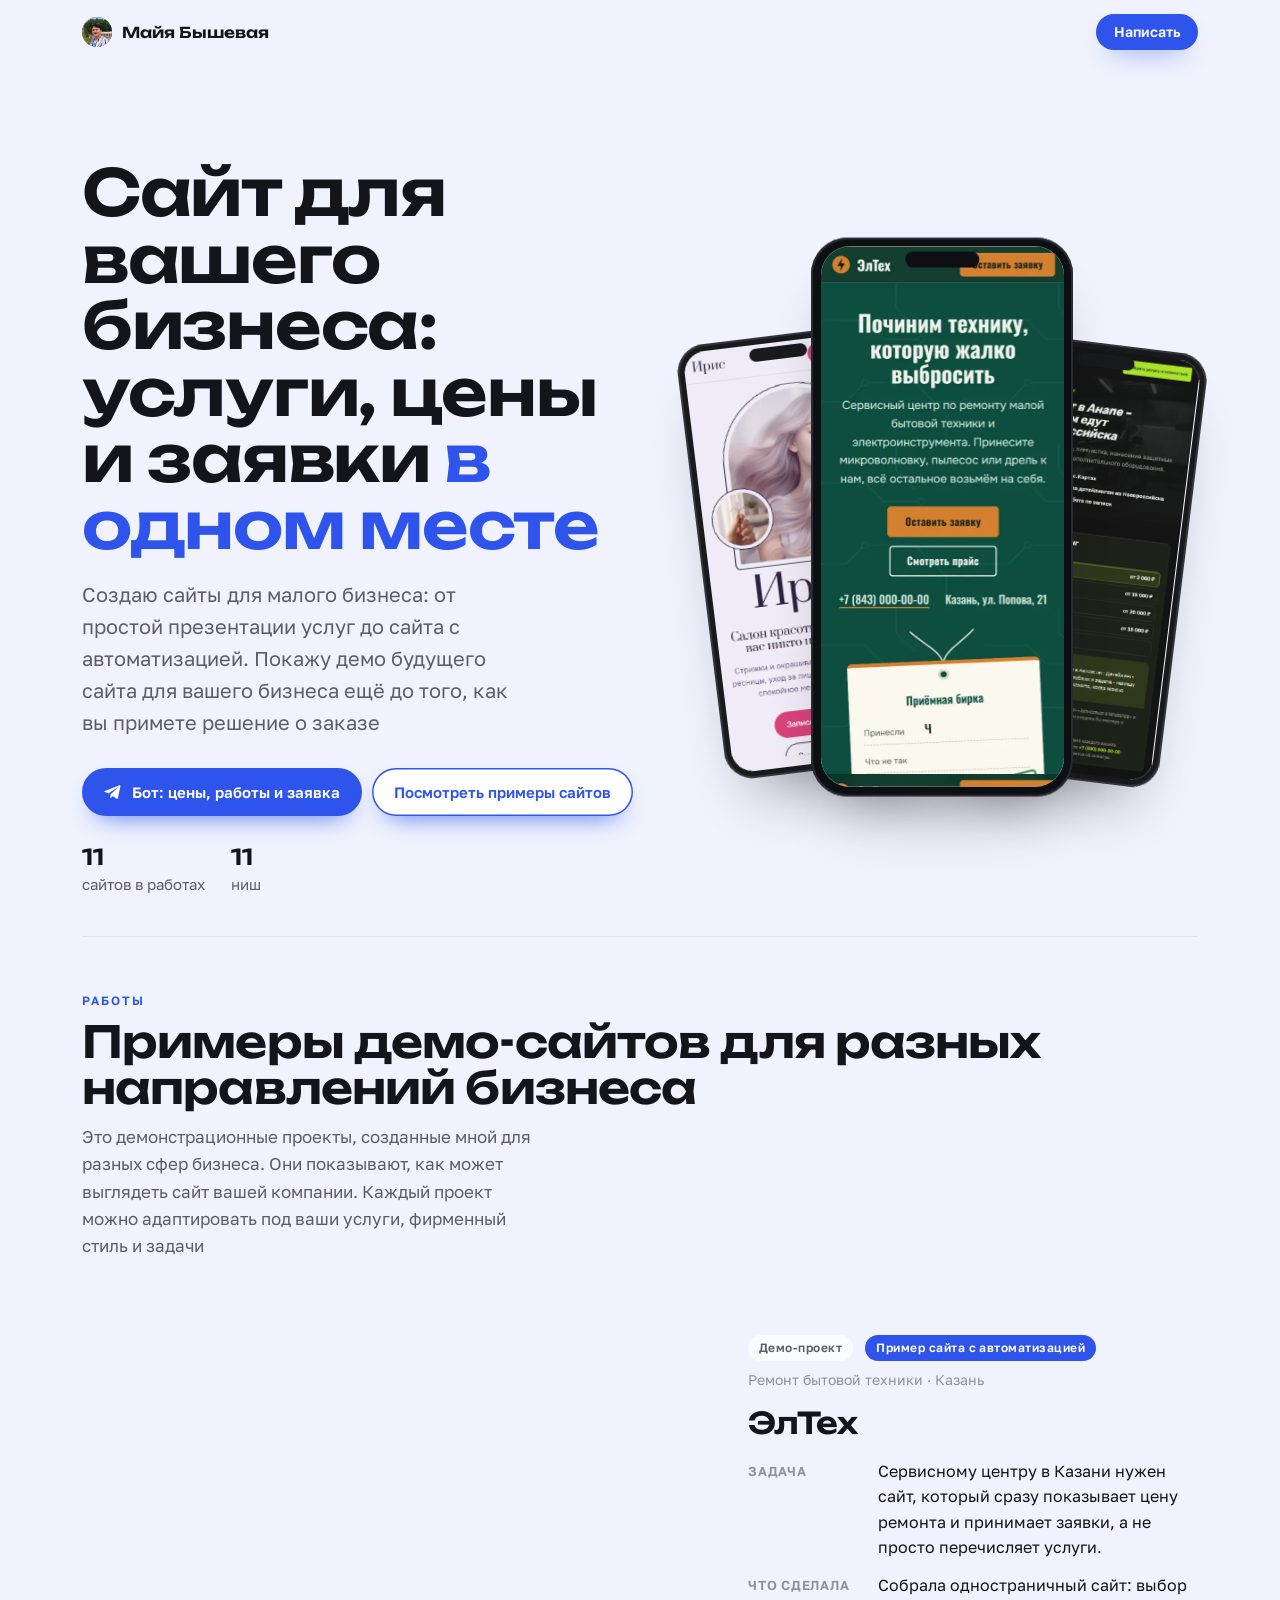
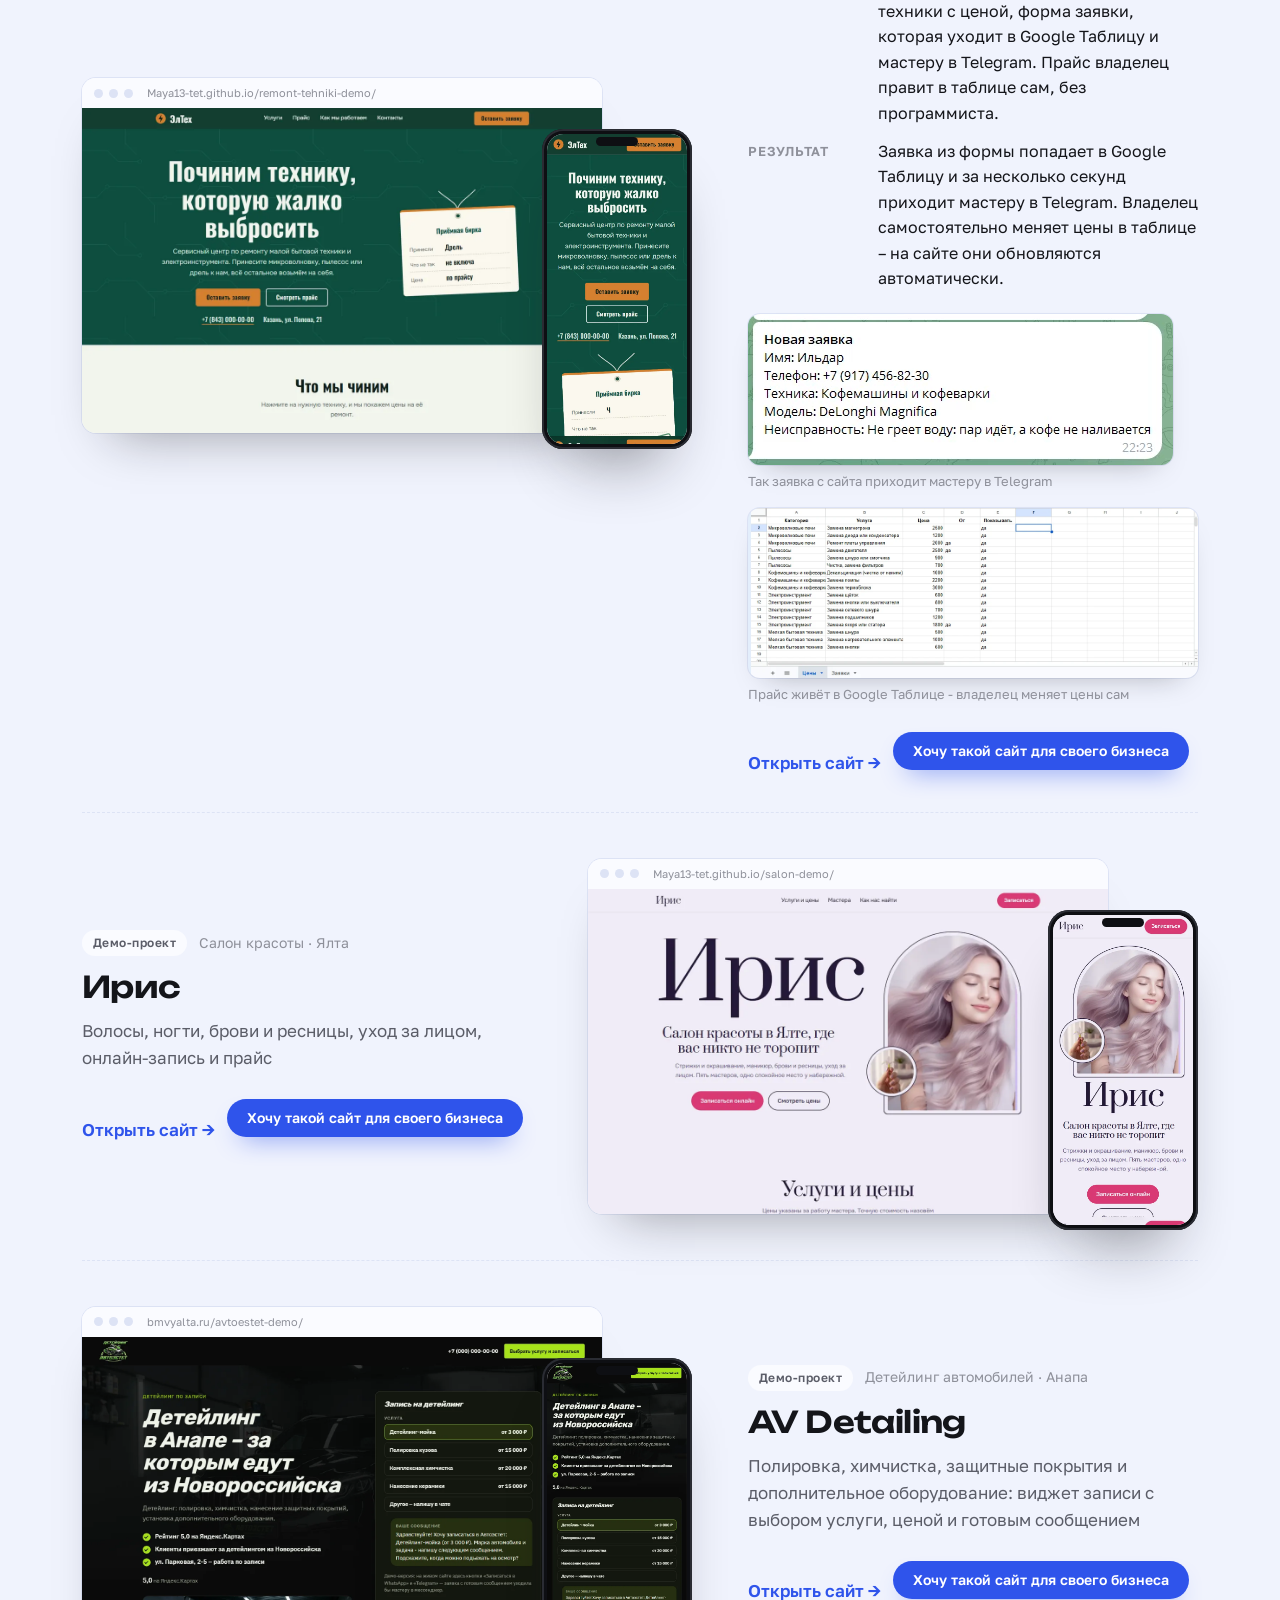
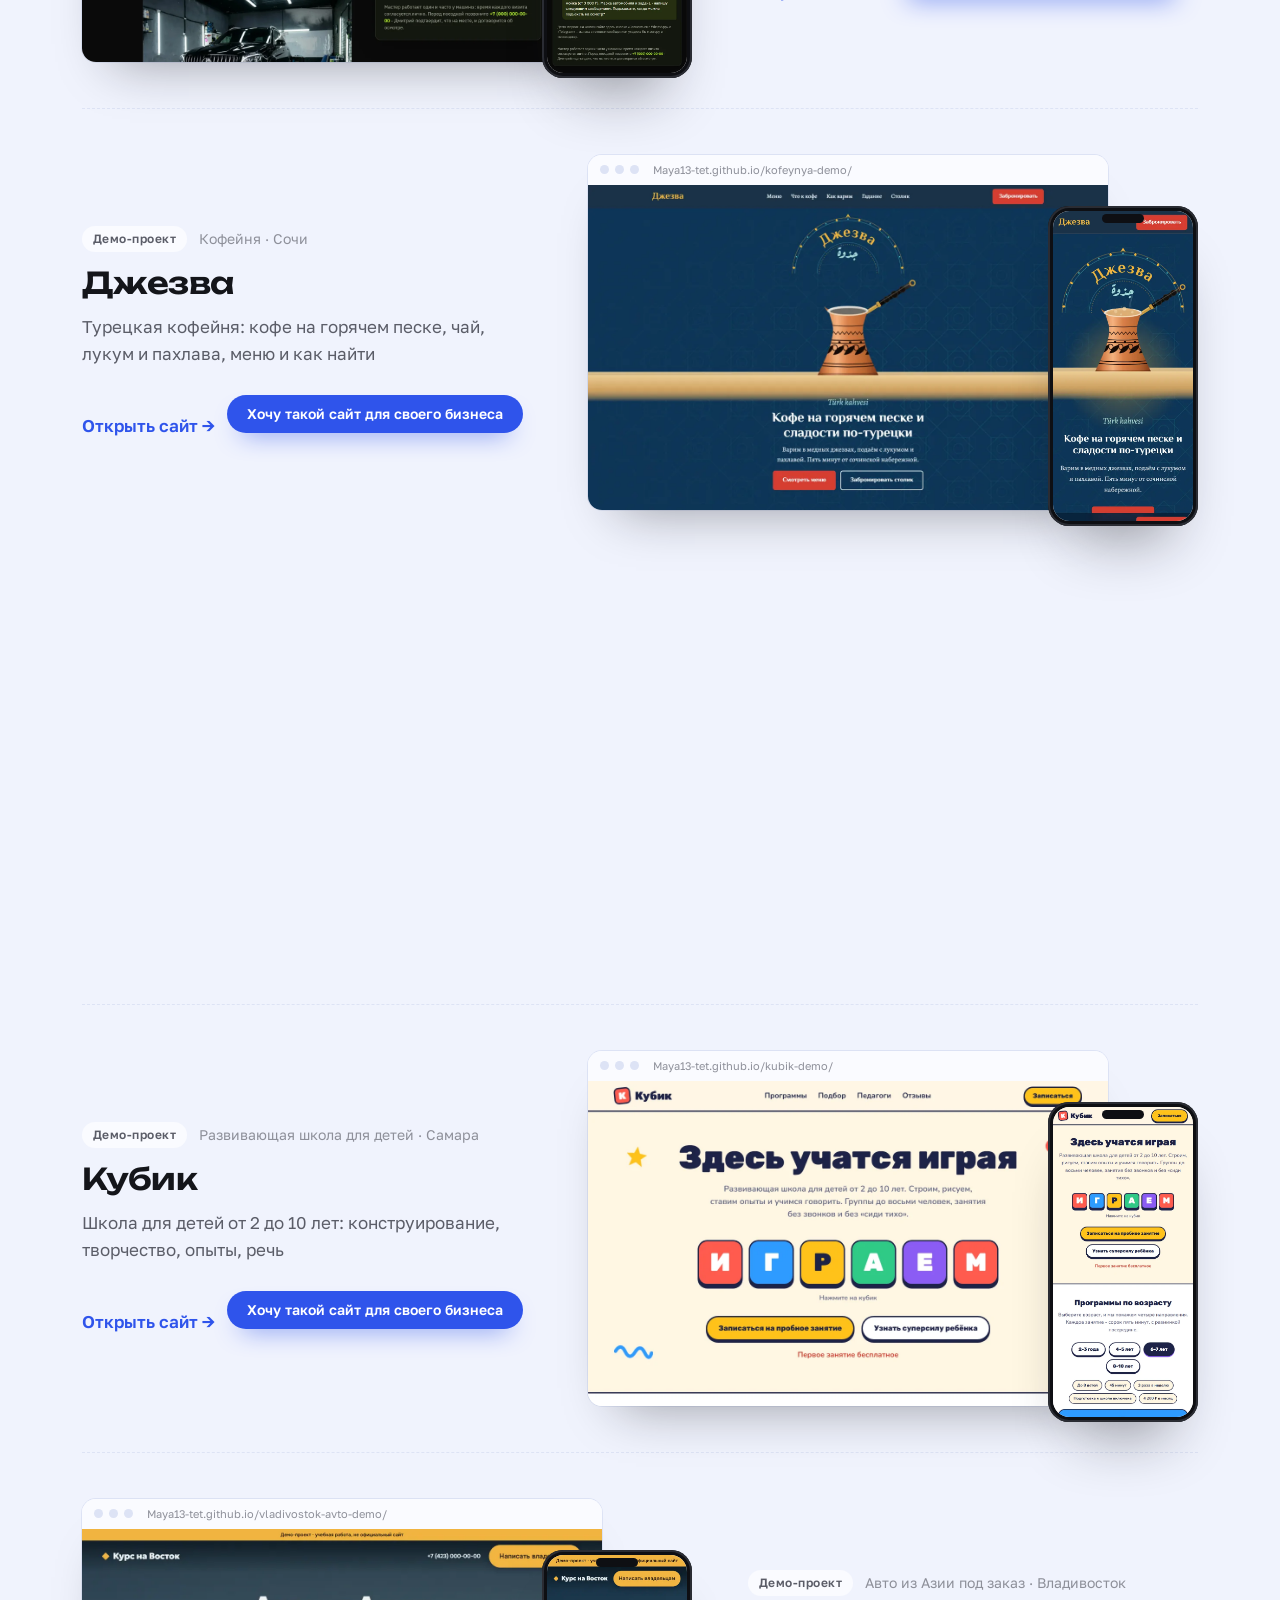
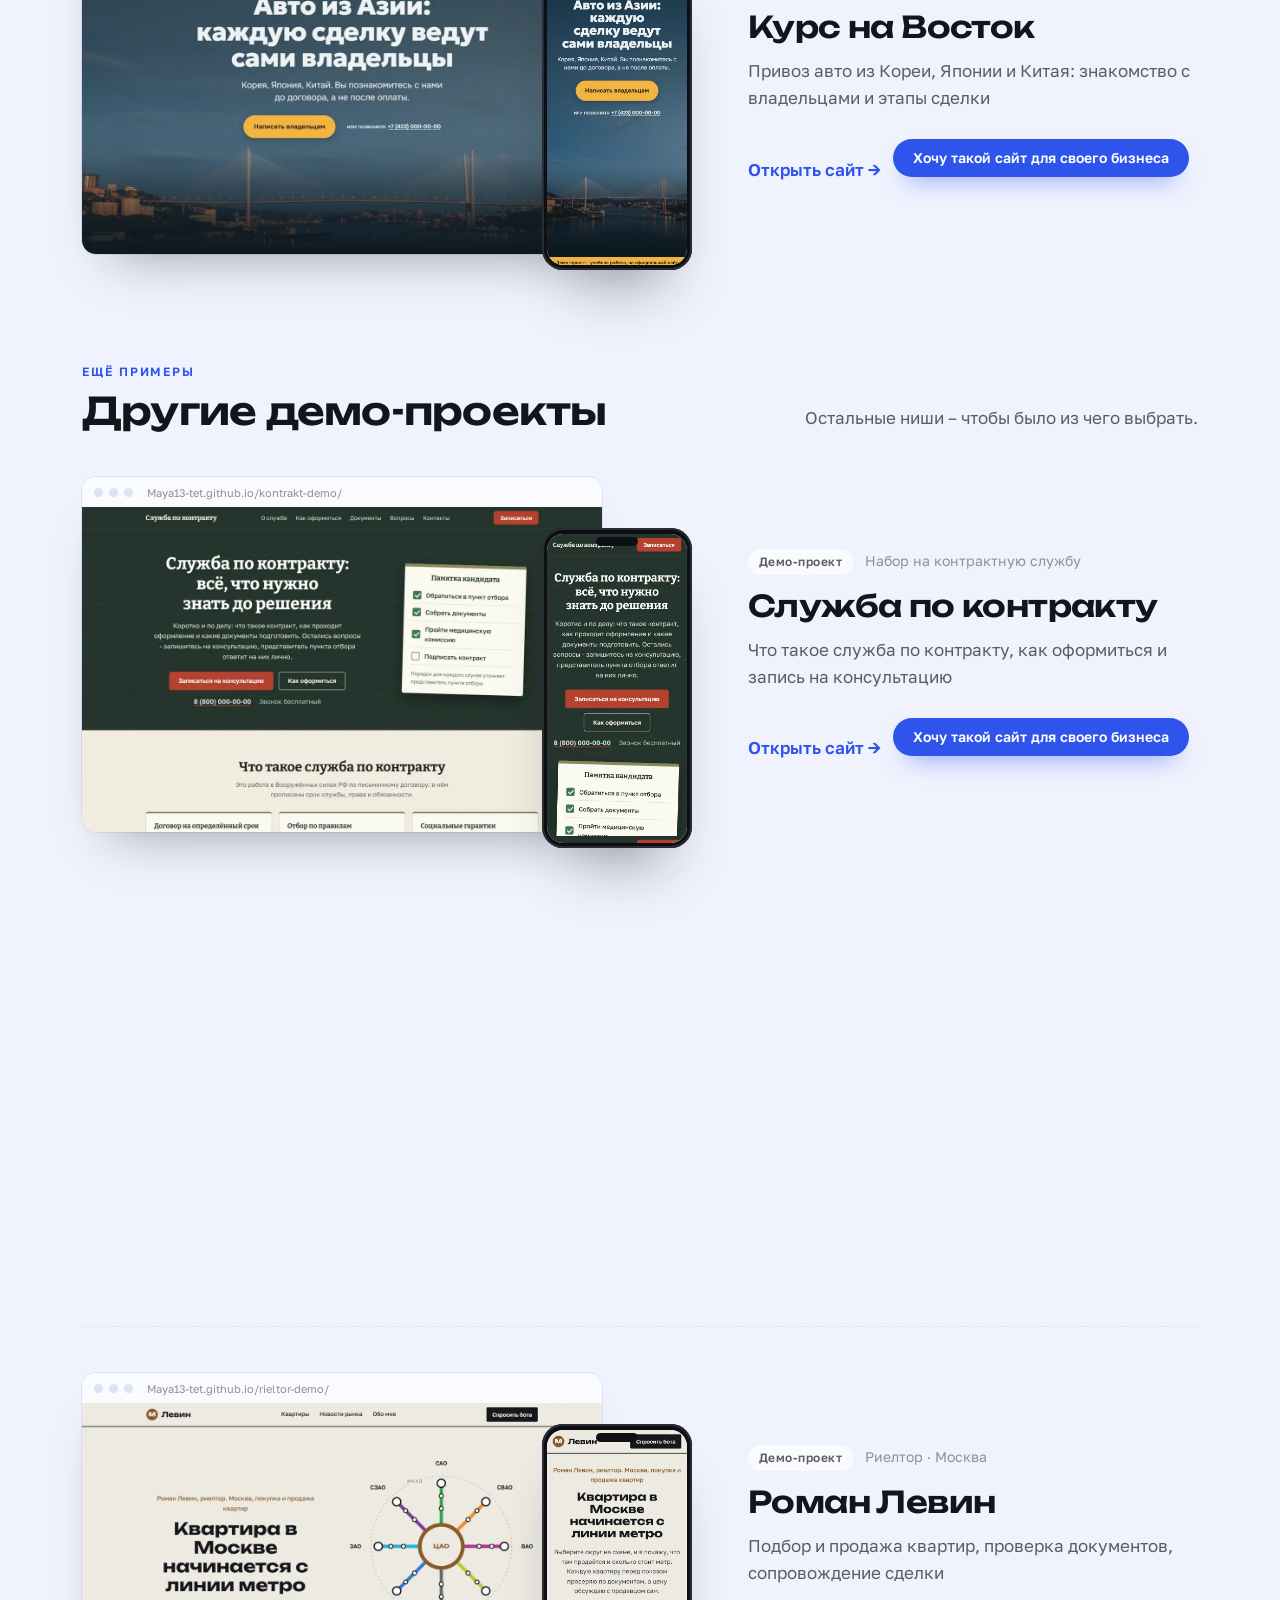
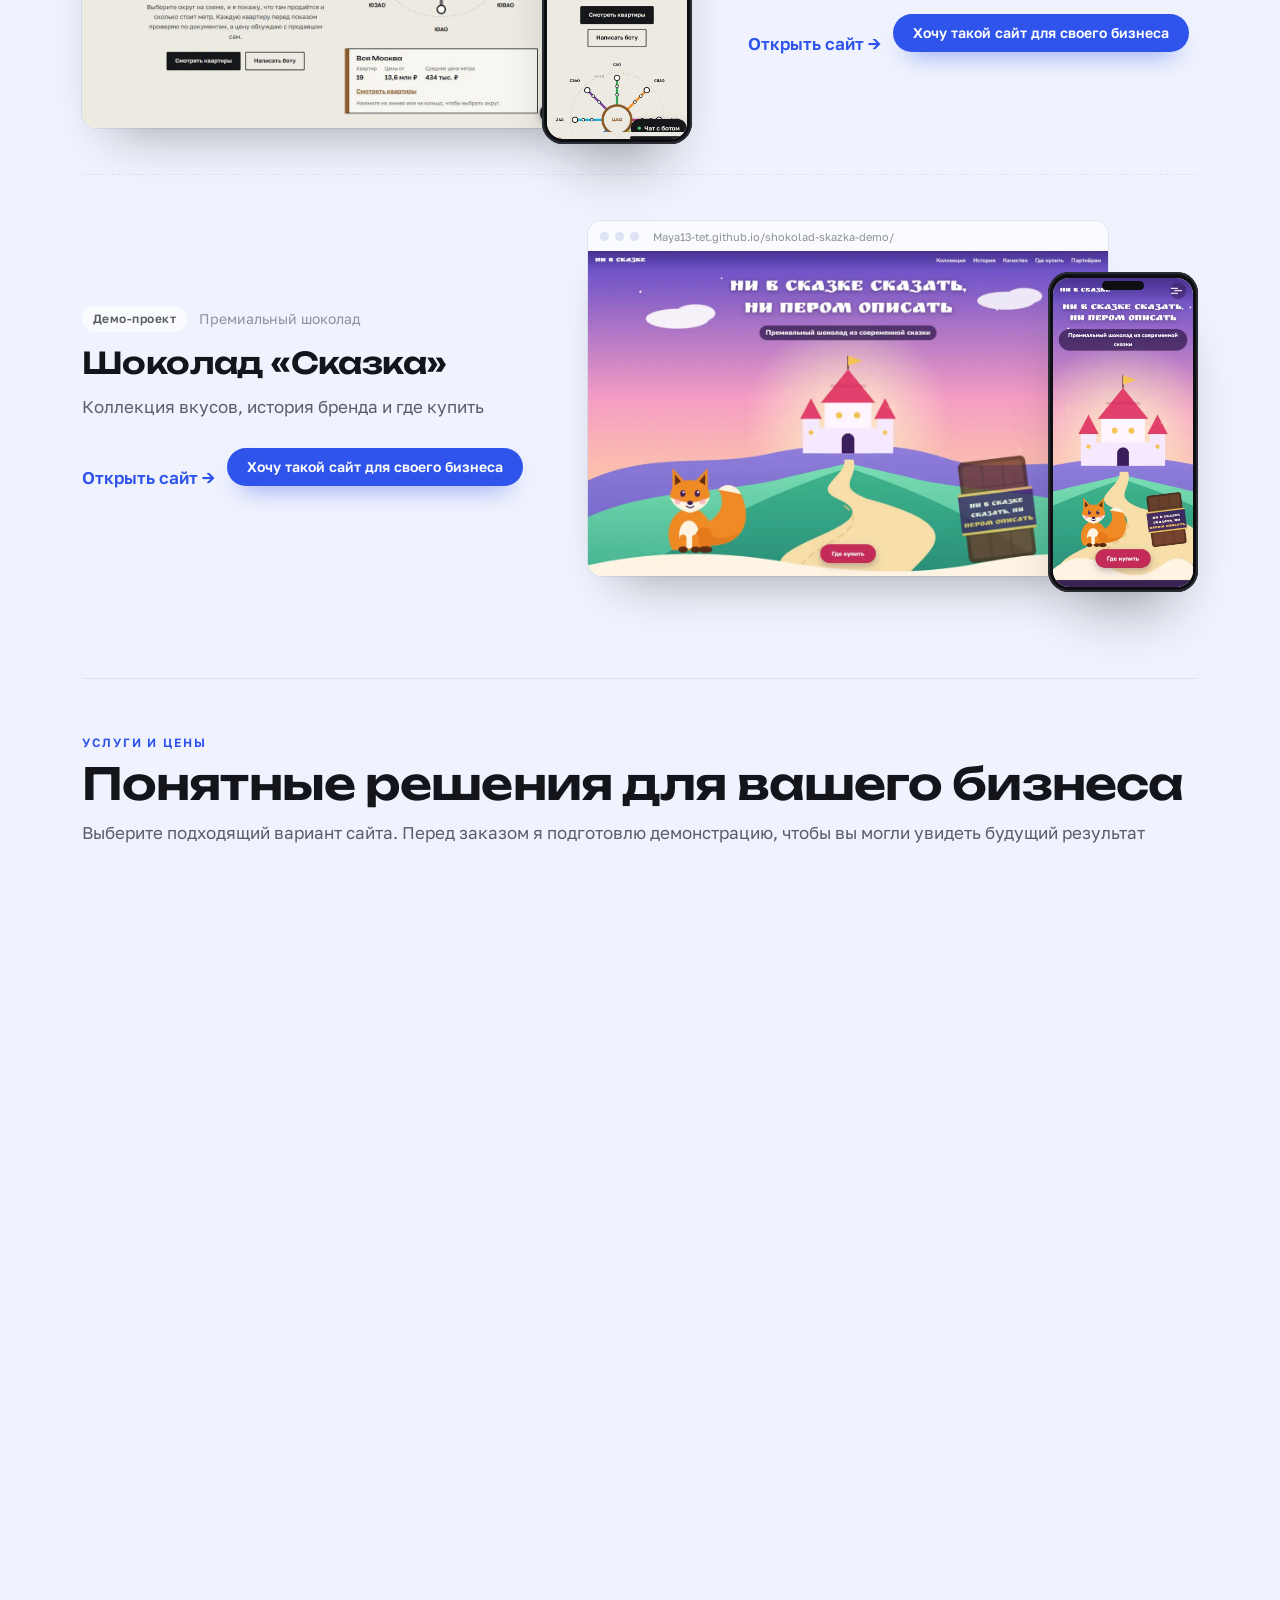
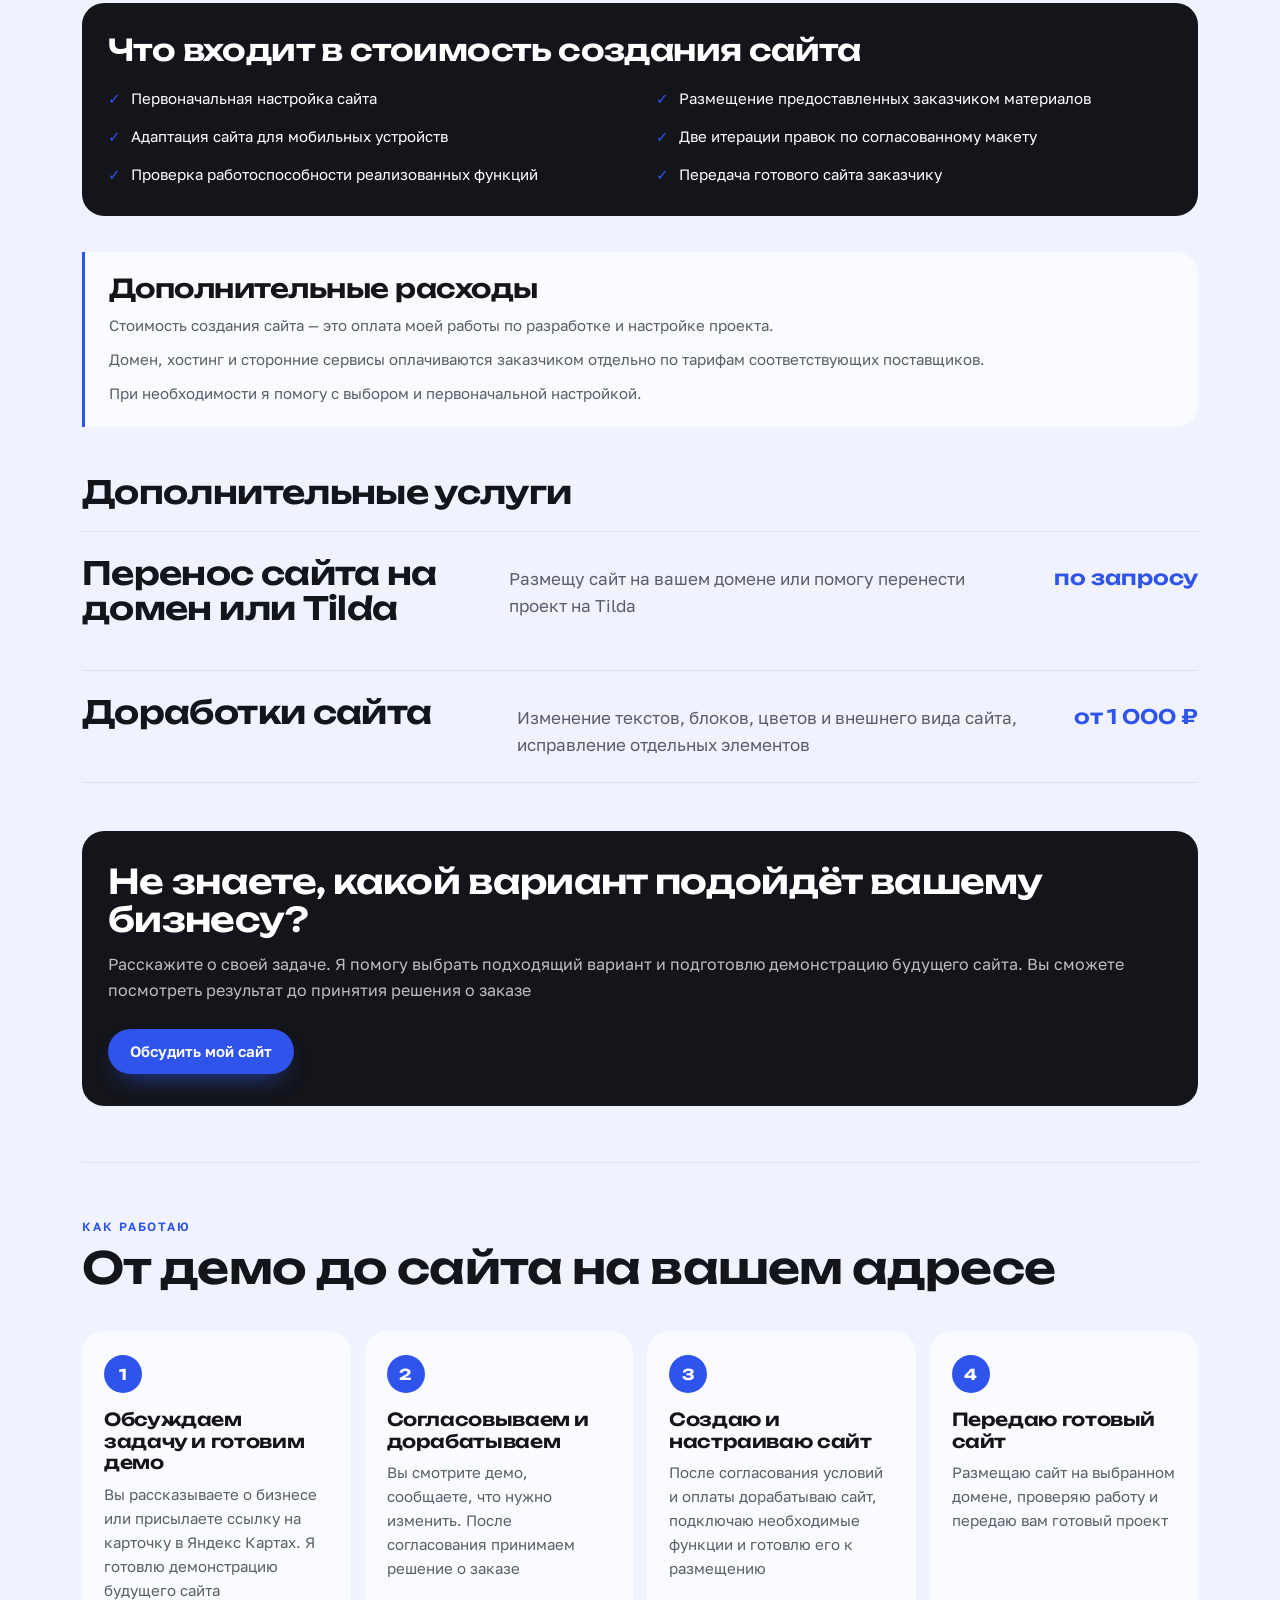
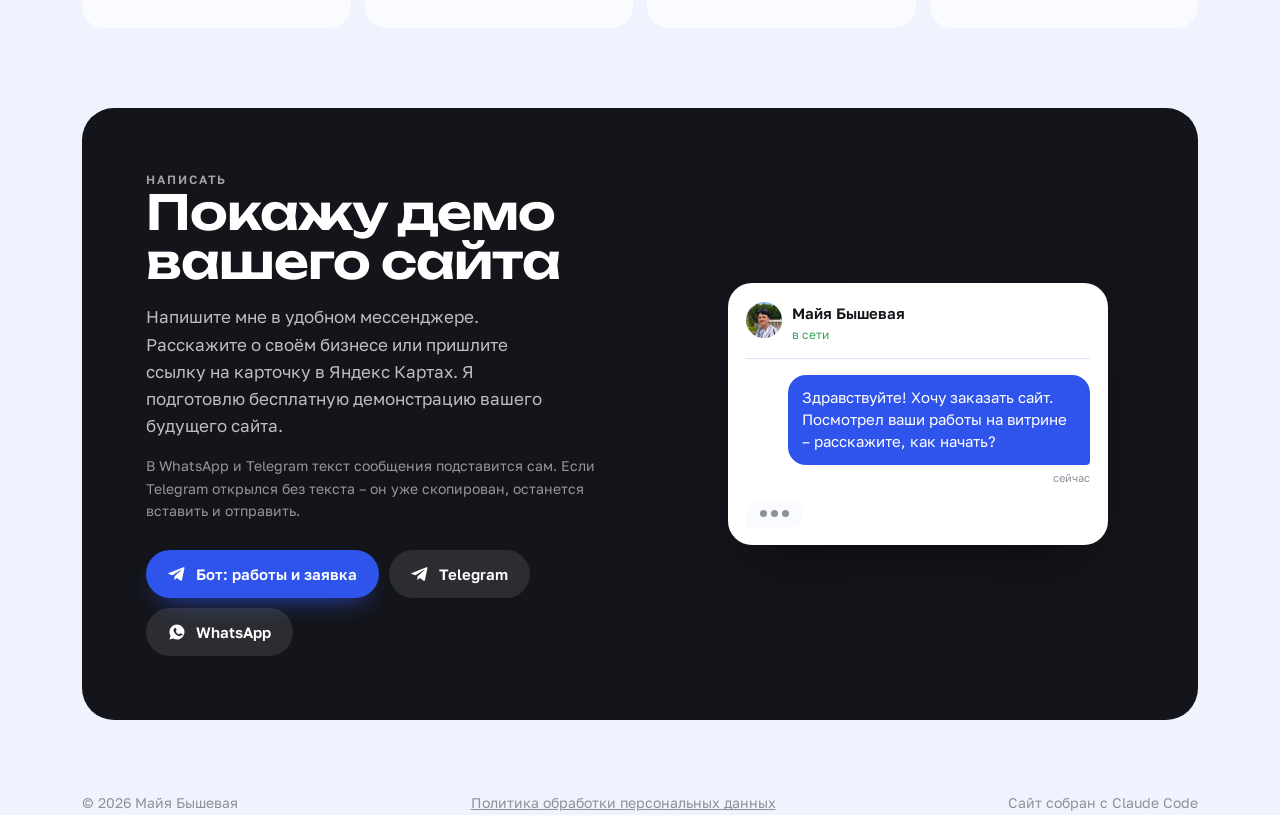
==== commit b8d31ab9: "Установлен Яндекс Метрика счётчик 114705831, обновлена политика" ====
--- a/index.html
+++ b/index.html
@@ -210,6 +210,24 @@
 .reveal.in{opacity:1;transform:none}
 @media (prefers-reduced-motion:reduce){.reveal{opacity:1;transform:none;transition:none}}
 </style>
+<!-- Yandex.Metrika counter -->
+<script type="text/javascript">
+(function(m,e,t,r,i,k,a){
+  m[i]=m[i]||function(){(m[i].a=m[i].a||[]).push(arguments)};
+  m[i].l=1*new Date();
+  for (var j = 0; j < document.scripts.length; j++) { if (document.scripts[j].src === r) { return; } }
+  k=e.createElement(t),a=e.getElementsByTagName(t)[0],k.async=1,k.src=r,a.parentNode.insertBefore(k,a)
+})(window, document, "script", "https://mc.yandex.ru/metrika/tag.js", "ym");
+
+ym(114705831, "init", {
+  clickmap:true,
+  trackLinks:true,
+  accurateTrackBounce:true,
+  webvisor:true
+});
+</script>
+<noscript><div><img src="https://mc.yandex.ru/watch/114705831" style="position:absolute; left:-9999px;" alt="" /></div></noscript>
+<!-- /Yandex.Metrika counter -->
 </head>
 <body>
 <header class="top"><div class="wrap">
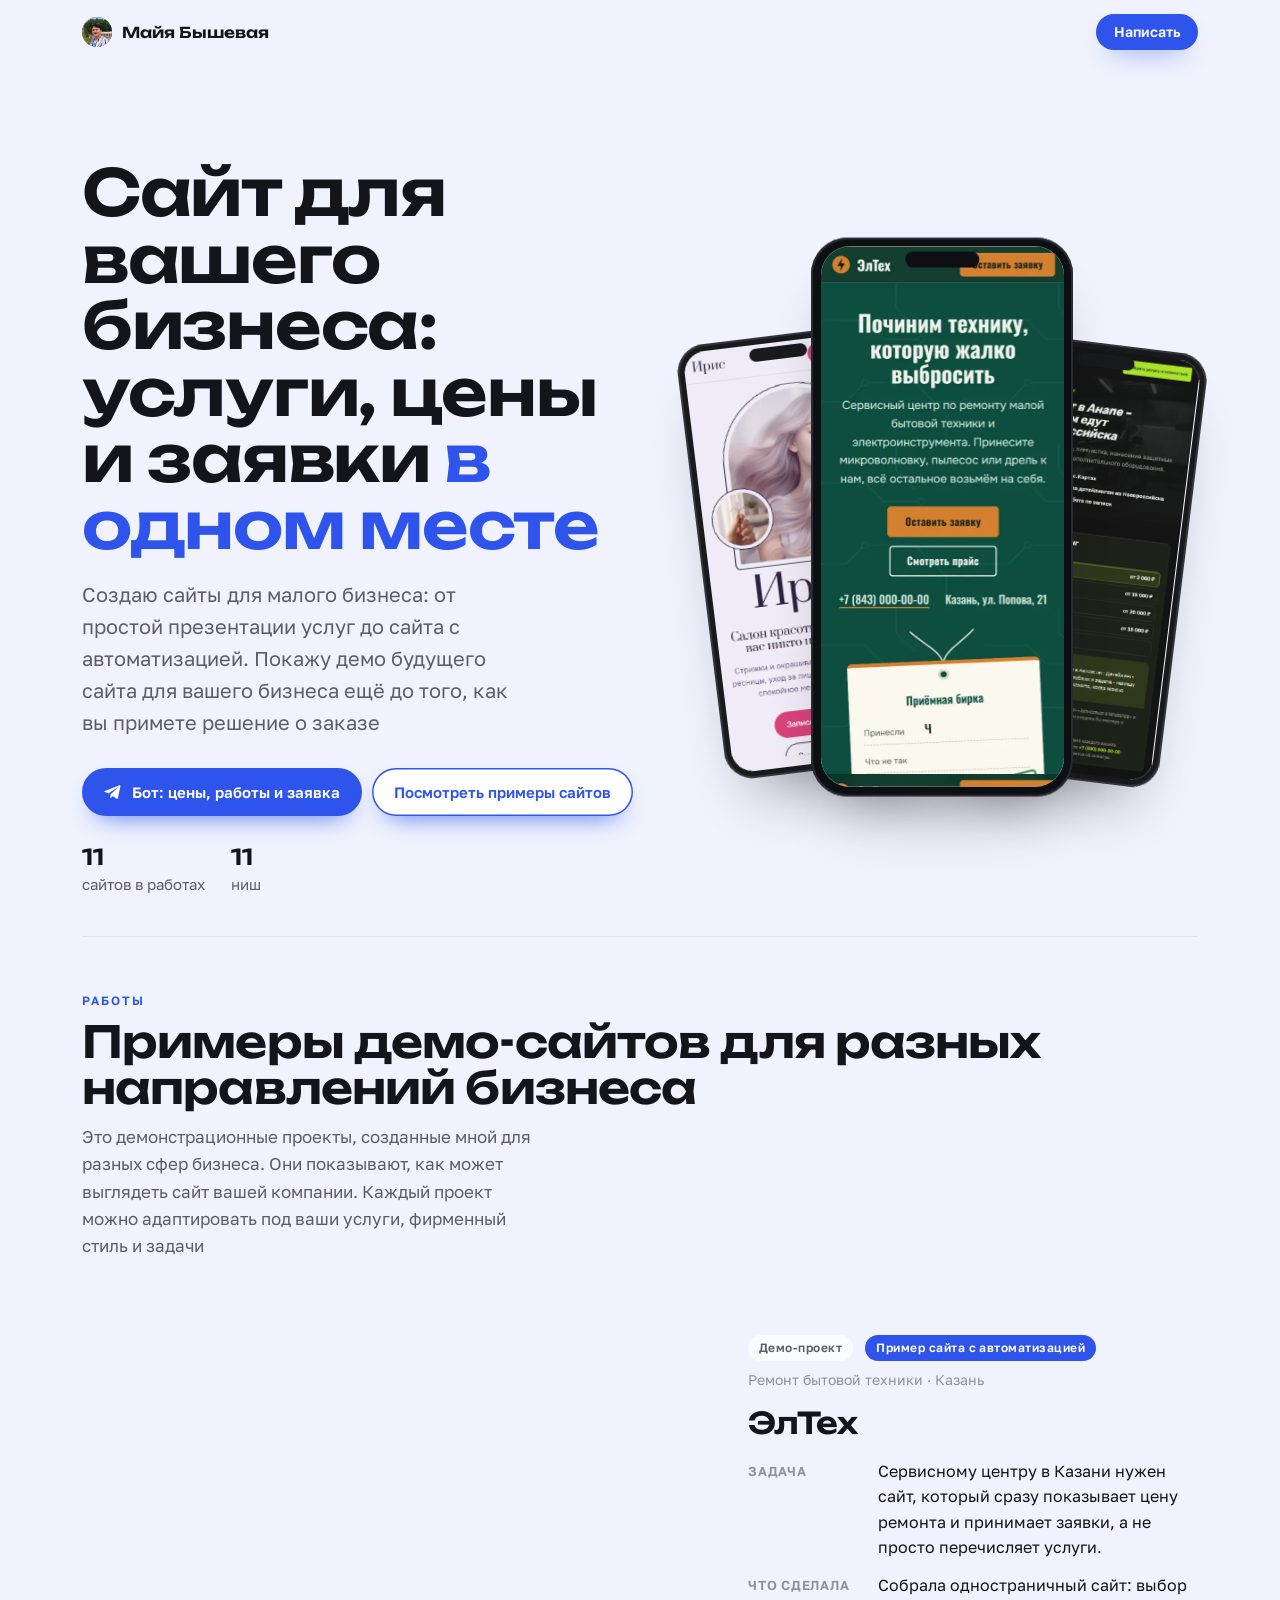
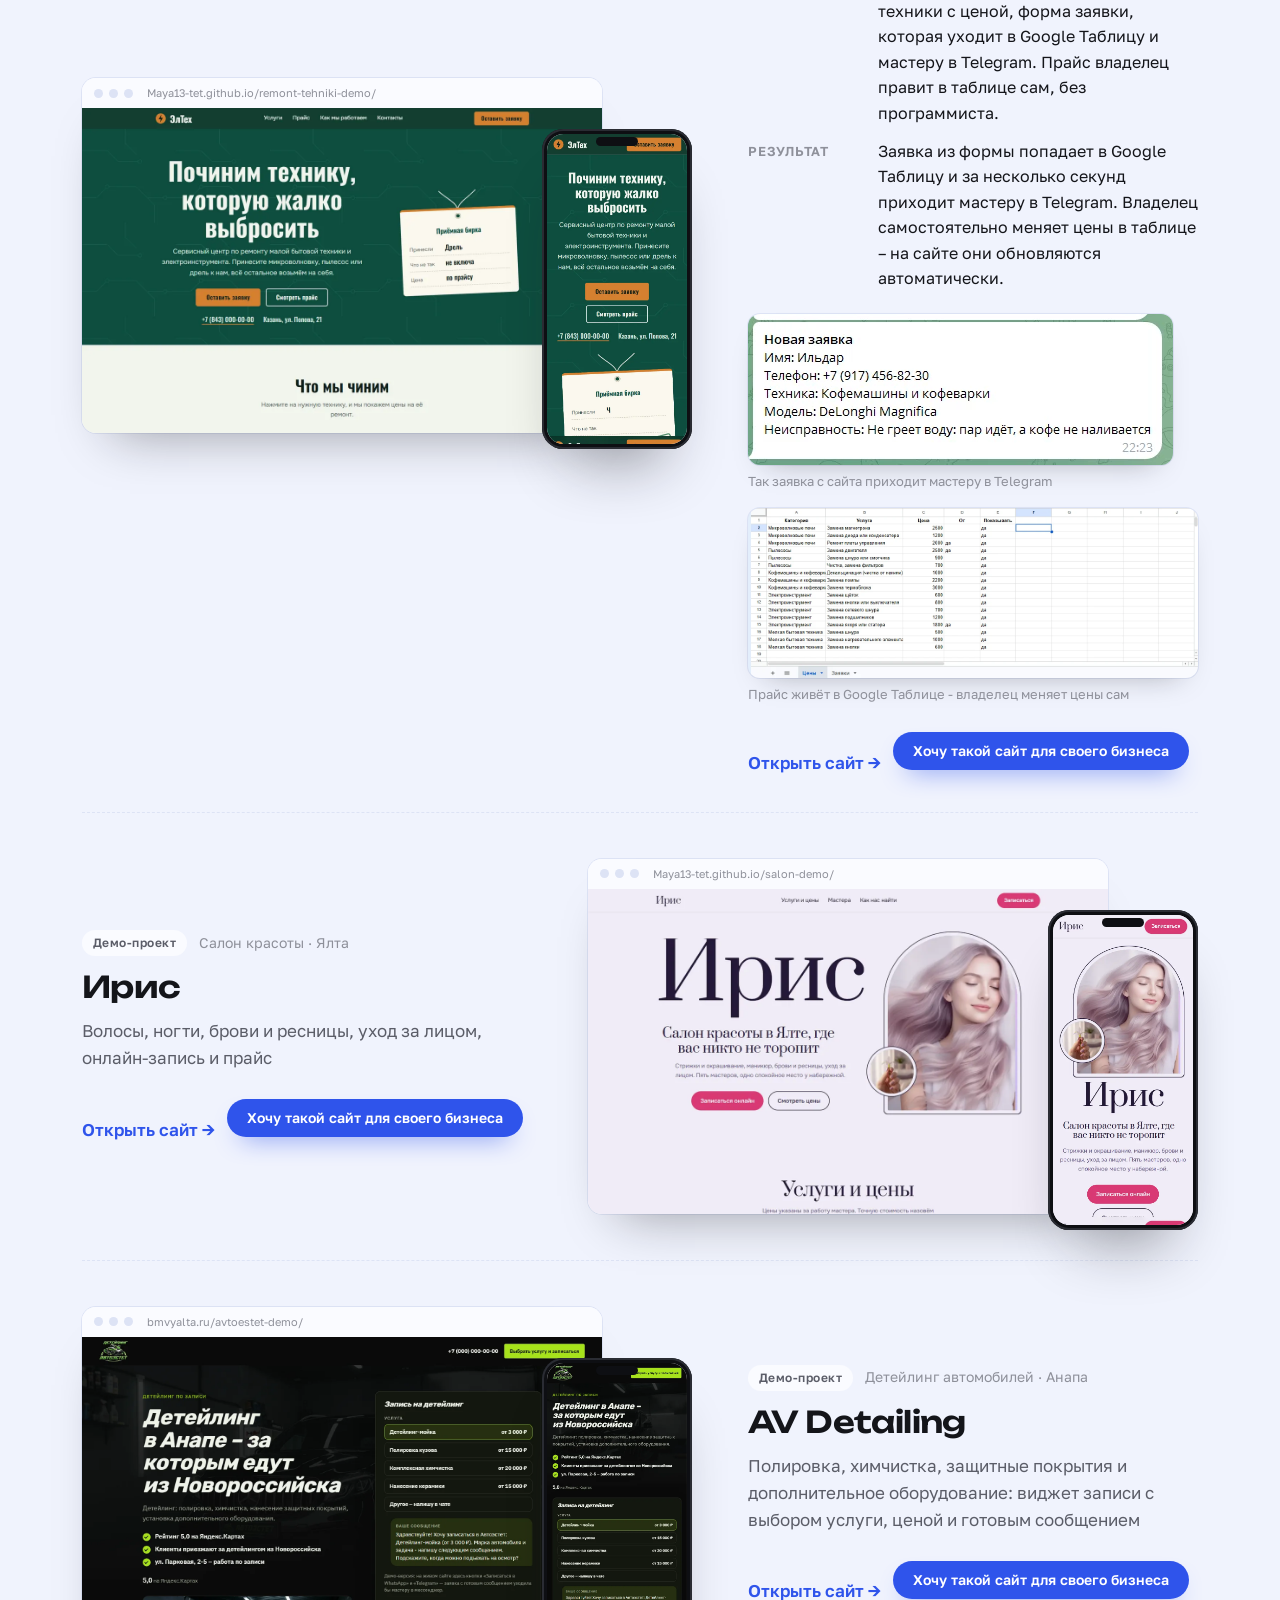
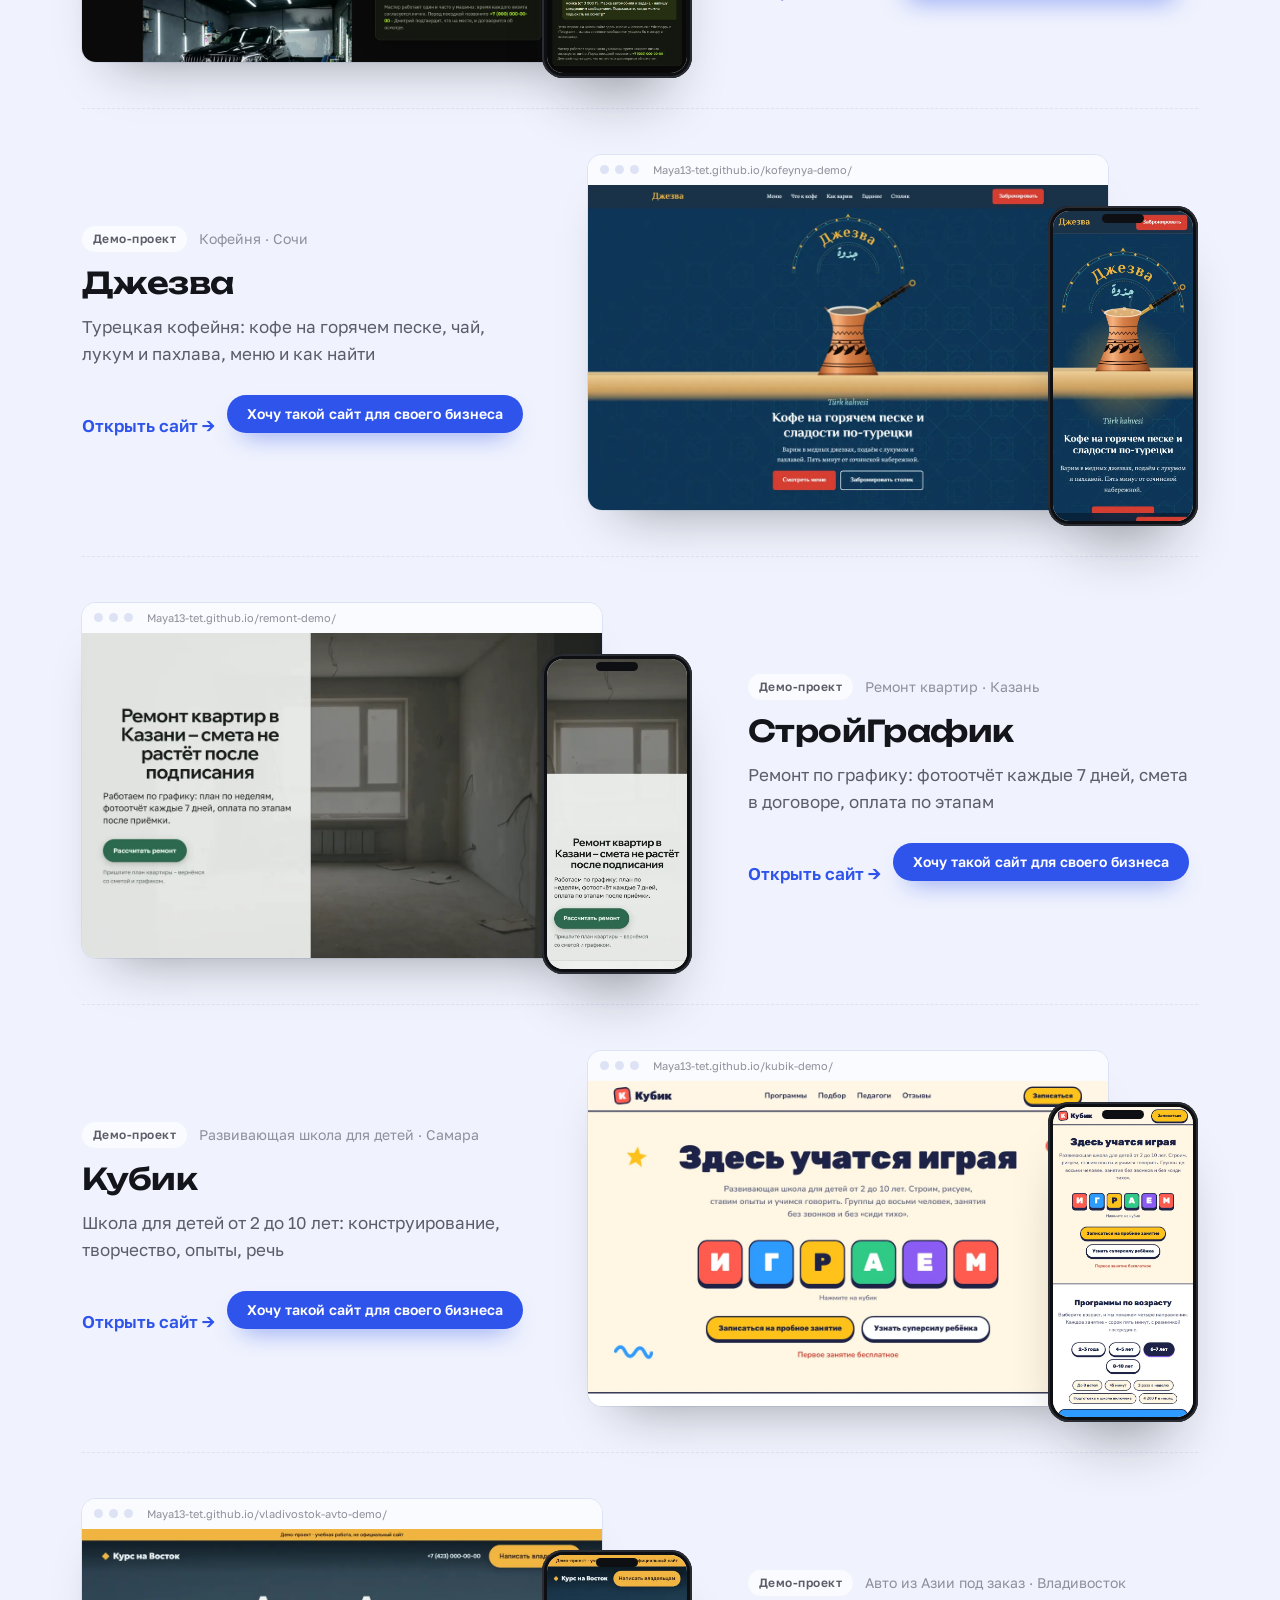
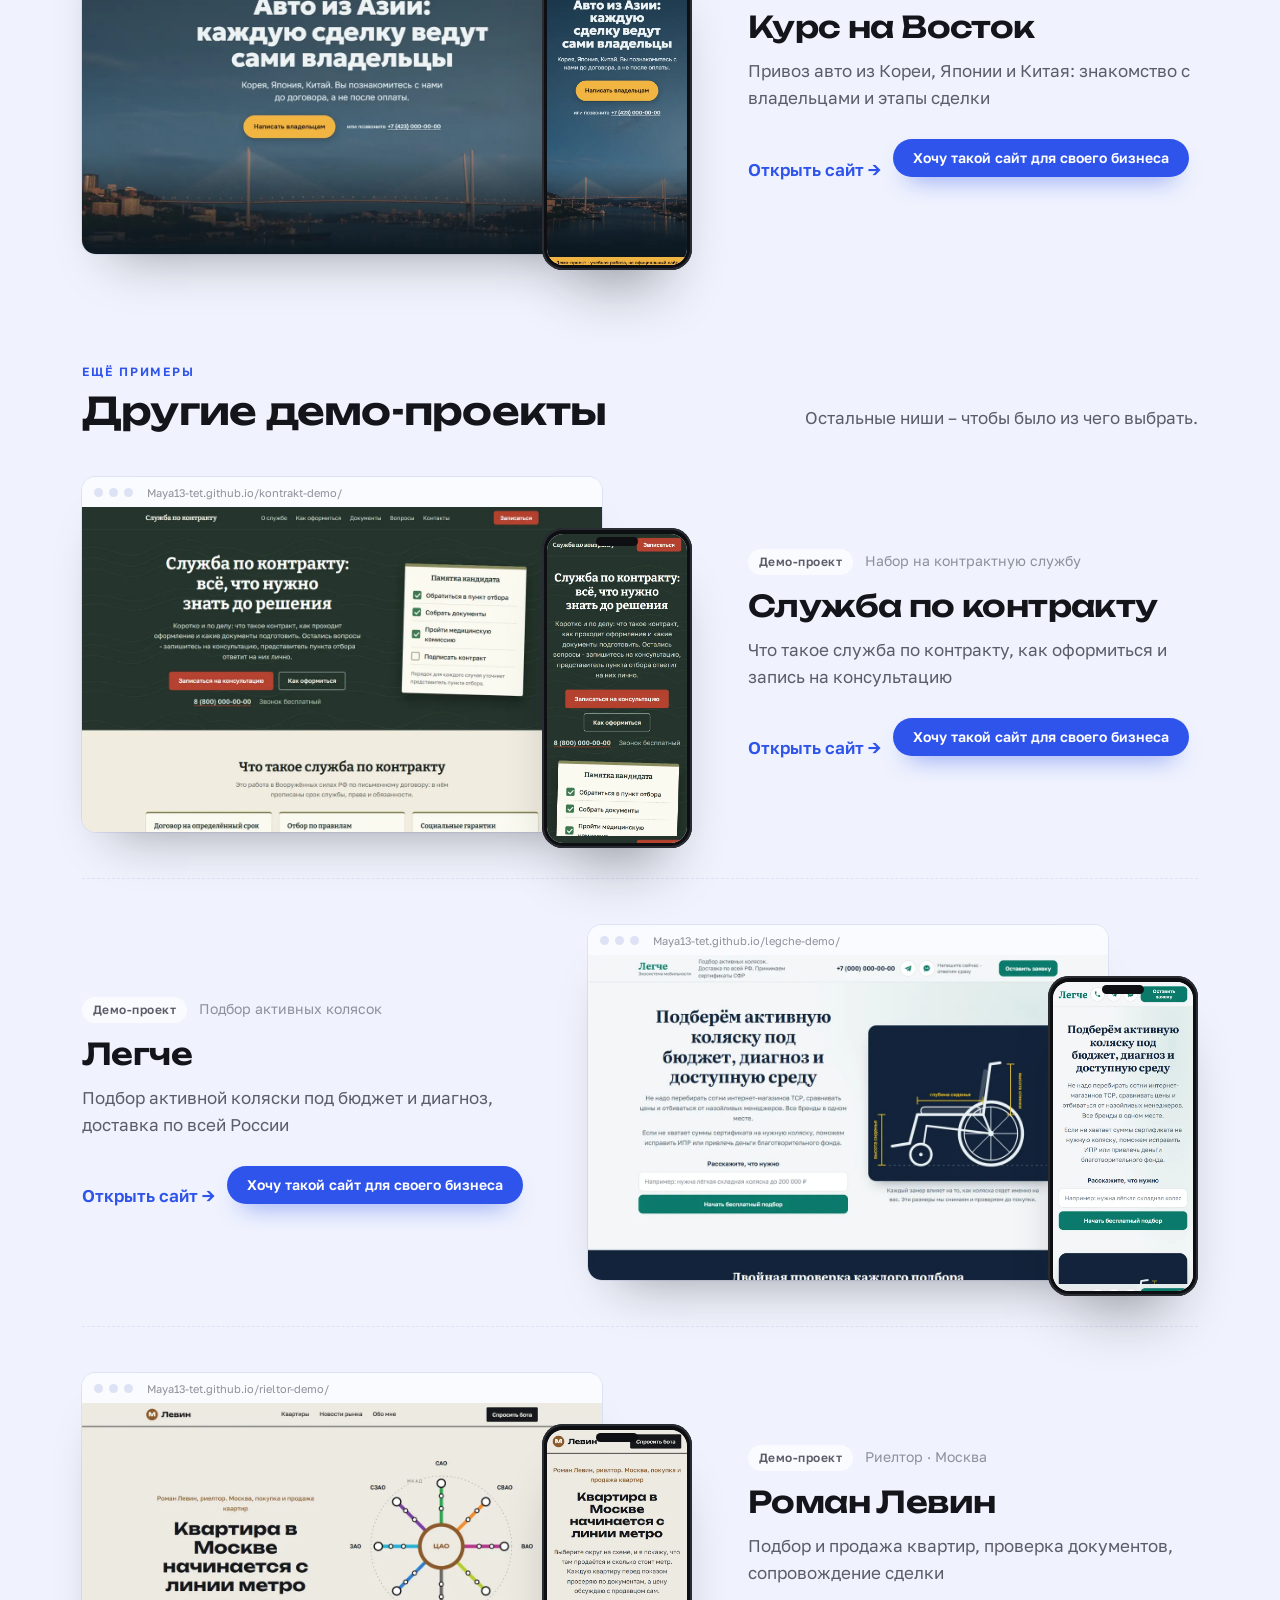
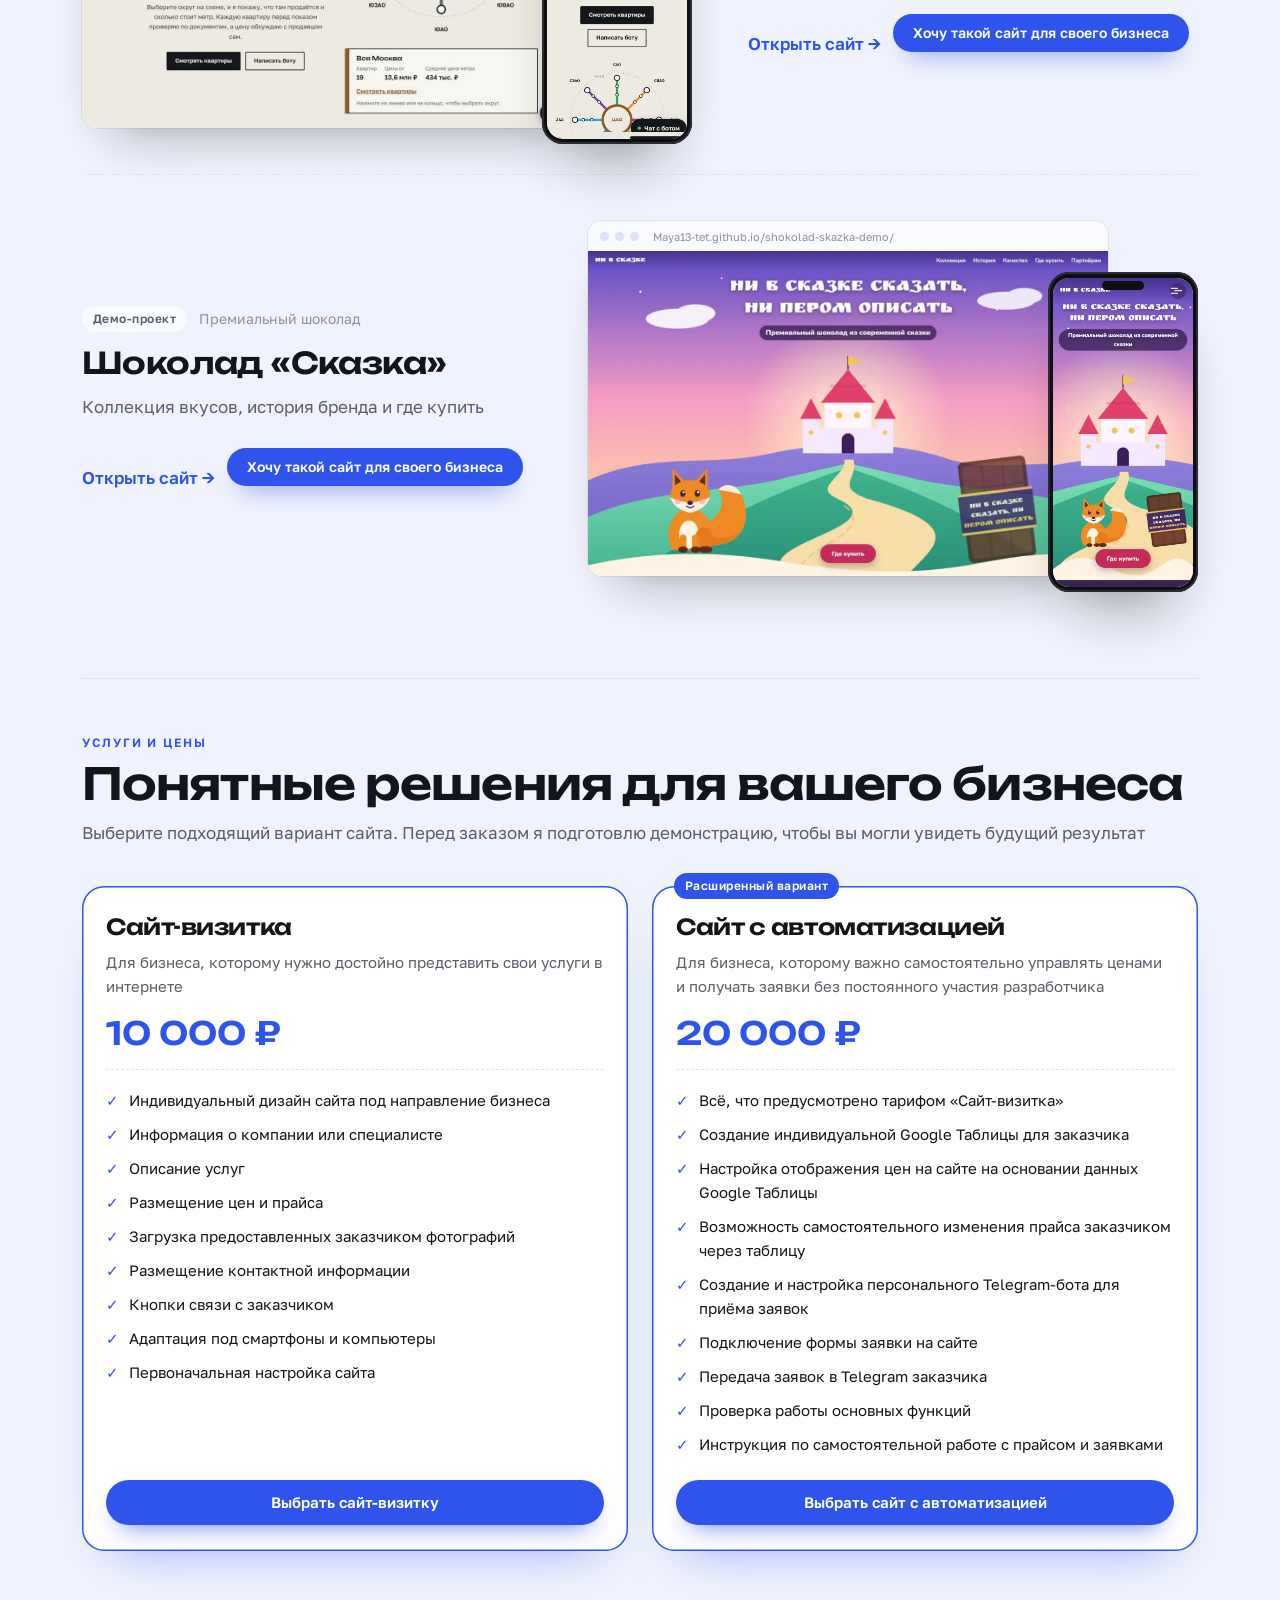
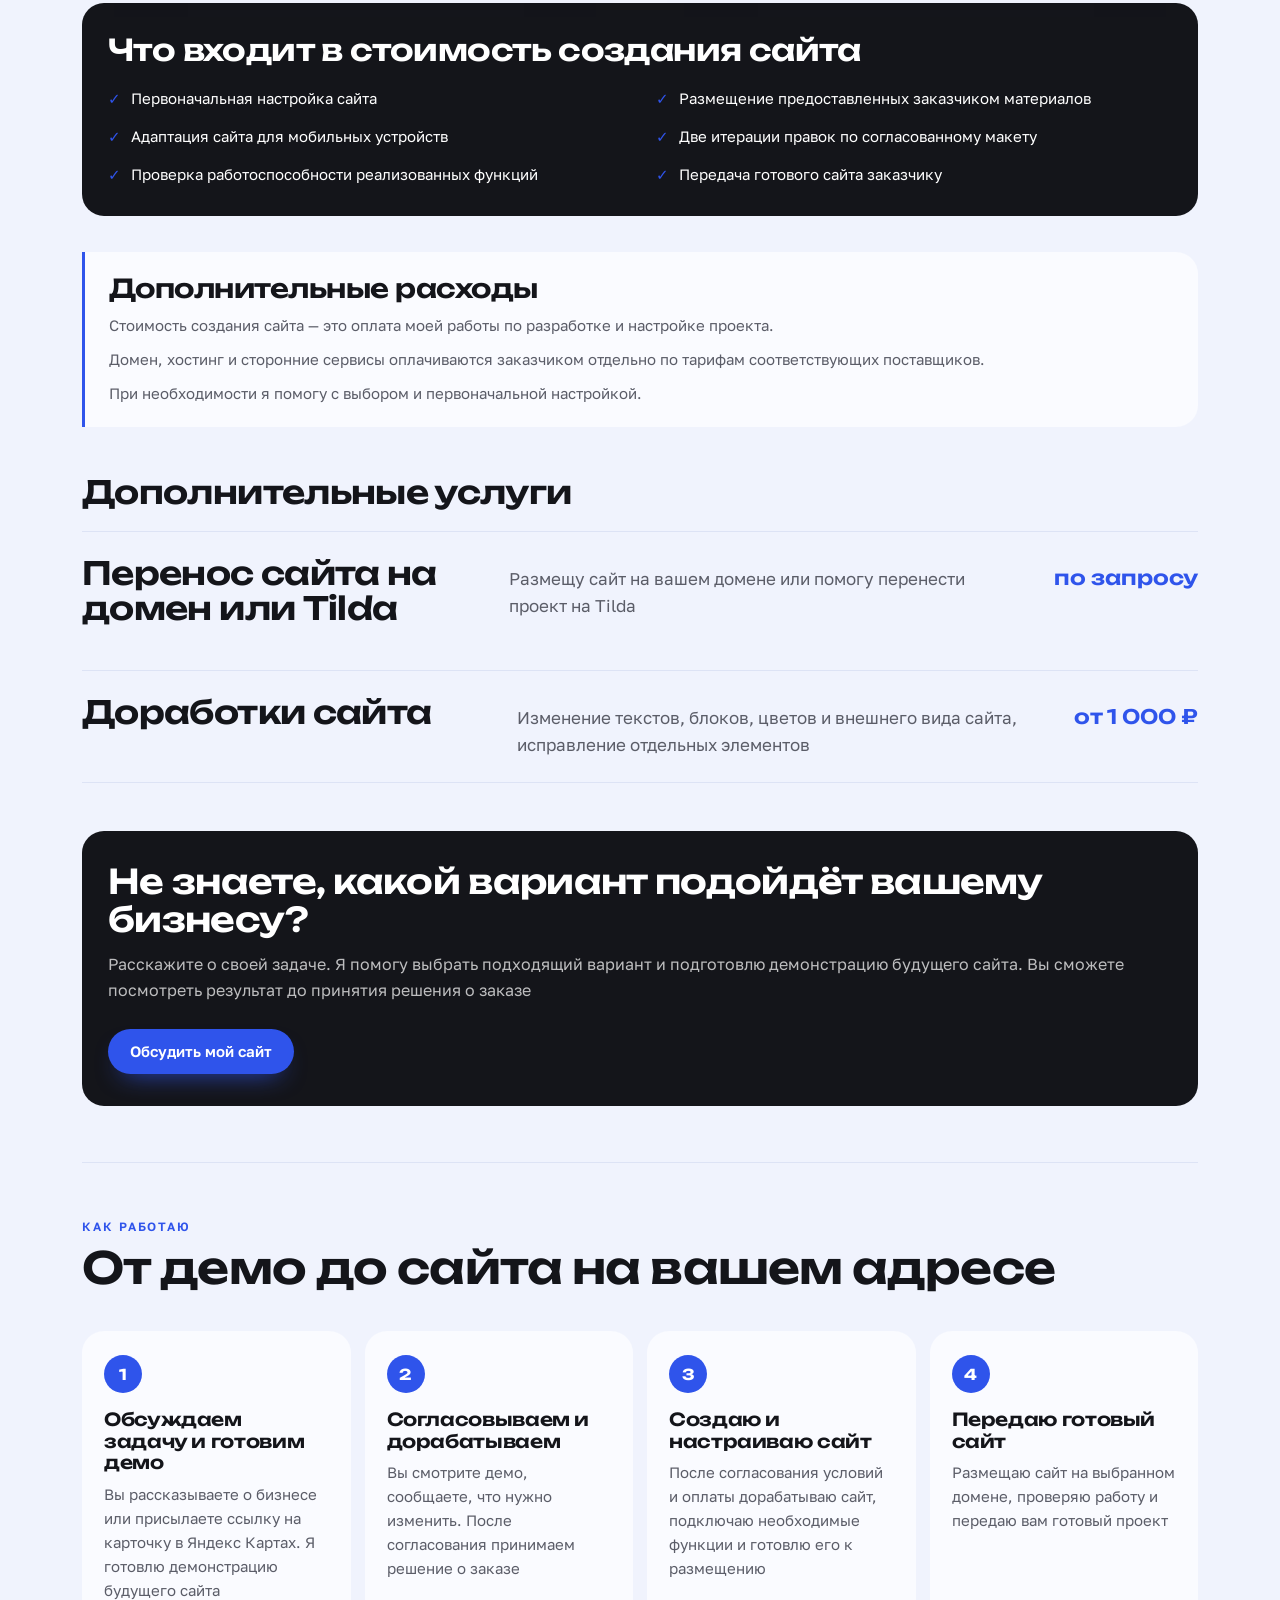
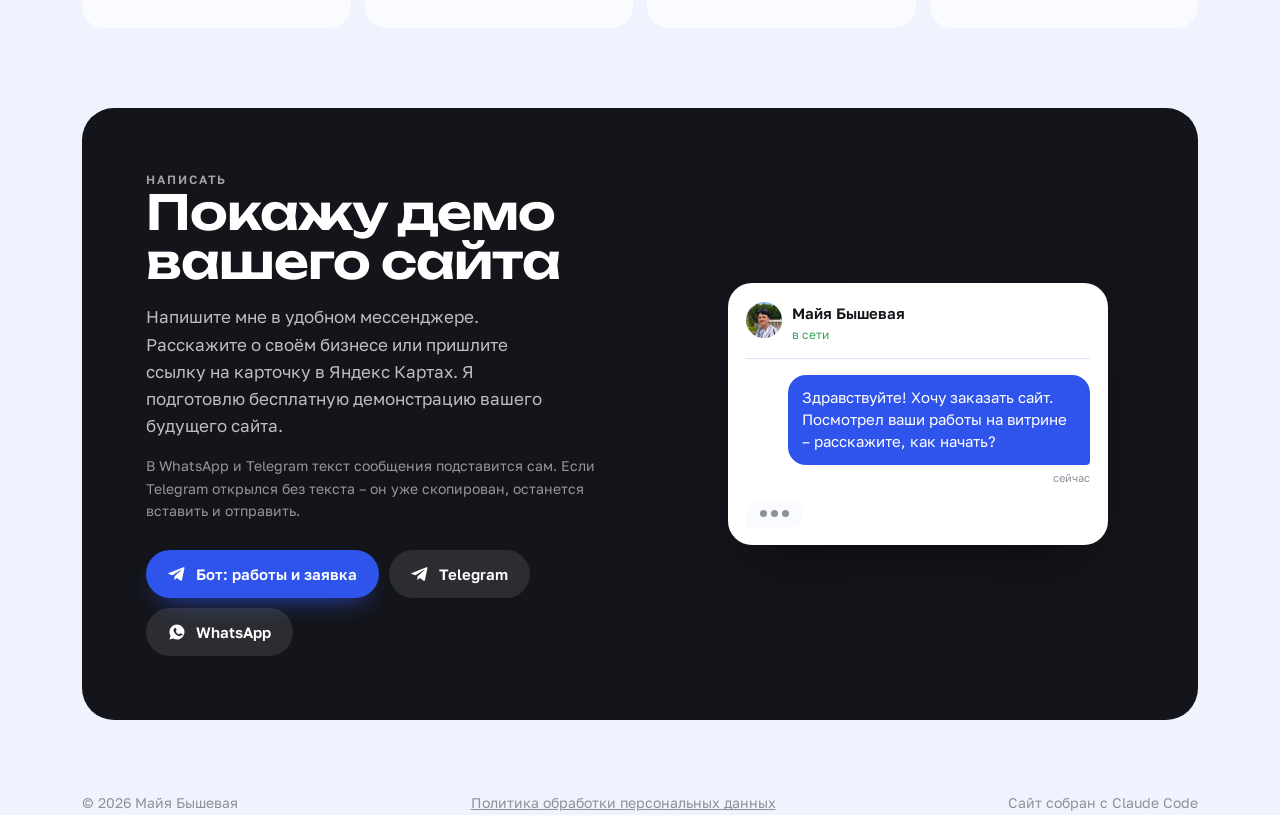
==== commit 1f1ae65b: "Метрика: цели на клики по мессенджерам" ====
--- a/index.html
+++ b/index.html
@@ -407,6 +407,18 @@
     try { navigator.clipboard.writeText(msg); toast('Текст сообщения скопирован – вставьте его в чат'); } catch (_) {}
   });
 
+  // цели Метрики: клики по мессенджерам и кнопкам тарифов
+  const goal = (id) => { try { if (window.ym) ym(114705831, 'reachGoal', id); } catch (_) {} };
+  document.addEventListener('click', (e) => {
+    const a = e.target.closest('a[href]'); if (!a) return;
+    const h = a.getAttribute('href') || '';
+    if (h.includes('t.me/')) goal('click_tg');
+    else if (h.includes('wa.me/')) goal('click_wa');
+    else if (h.includes('max.ru/') || h.includes('to.max.ru/')) goal('click_max');
+    else if (/^(https?:)?\/\/(?!bmvyalta\.ru|[^/]*\.bmvyalta\.ru)/.test(h) && h.startsWith('http')) goal('click_site');
+    if (a.closest('[data-tariff]')) goal('click_tariff');
+  });
+
   // живой телефон
   const phone = (c, dur) => `<div class="phone" style="--dur:${dur}s"><div class="notch"></div><div class="screen">${c.mobile ? `<img src="${esc(c.mobile)}" alt="Сайт ${esc(c.title)} на телефоне" loading="lazy" data-shift>` : ''}</div></div>`;
   const fan = $('fan');
